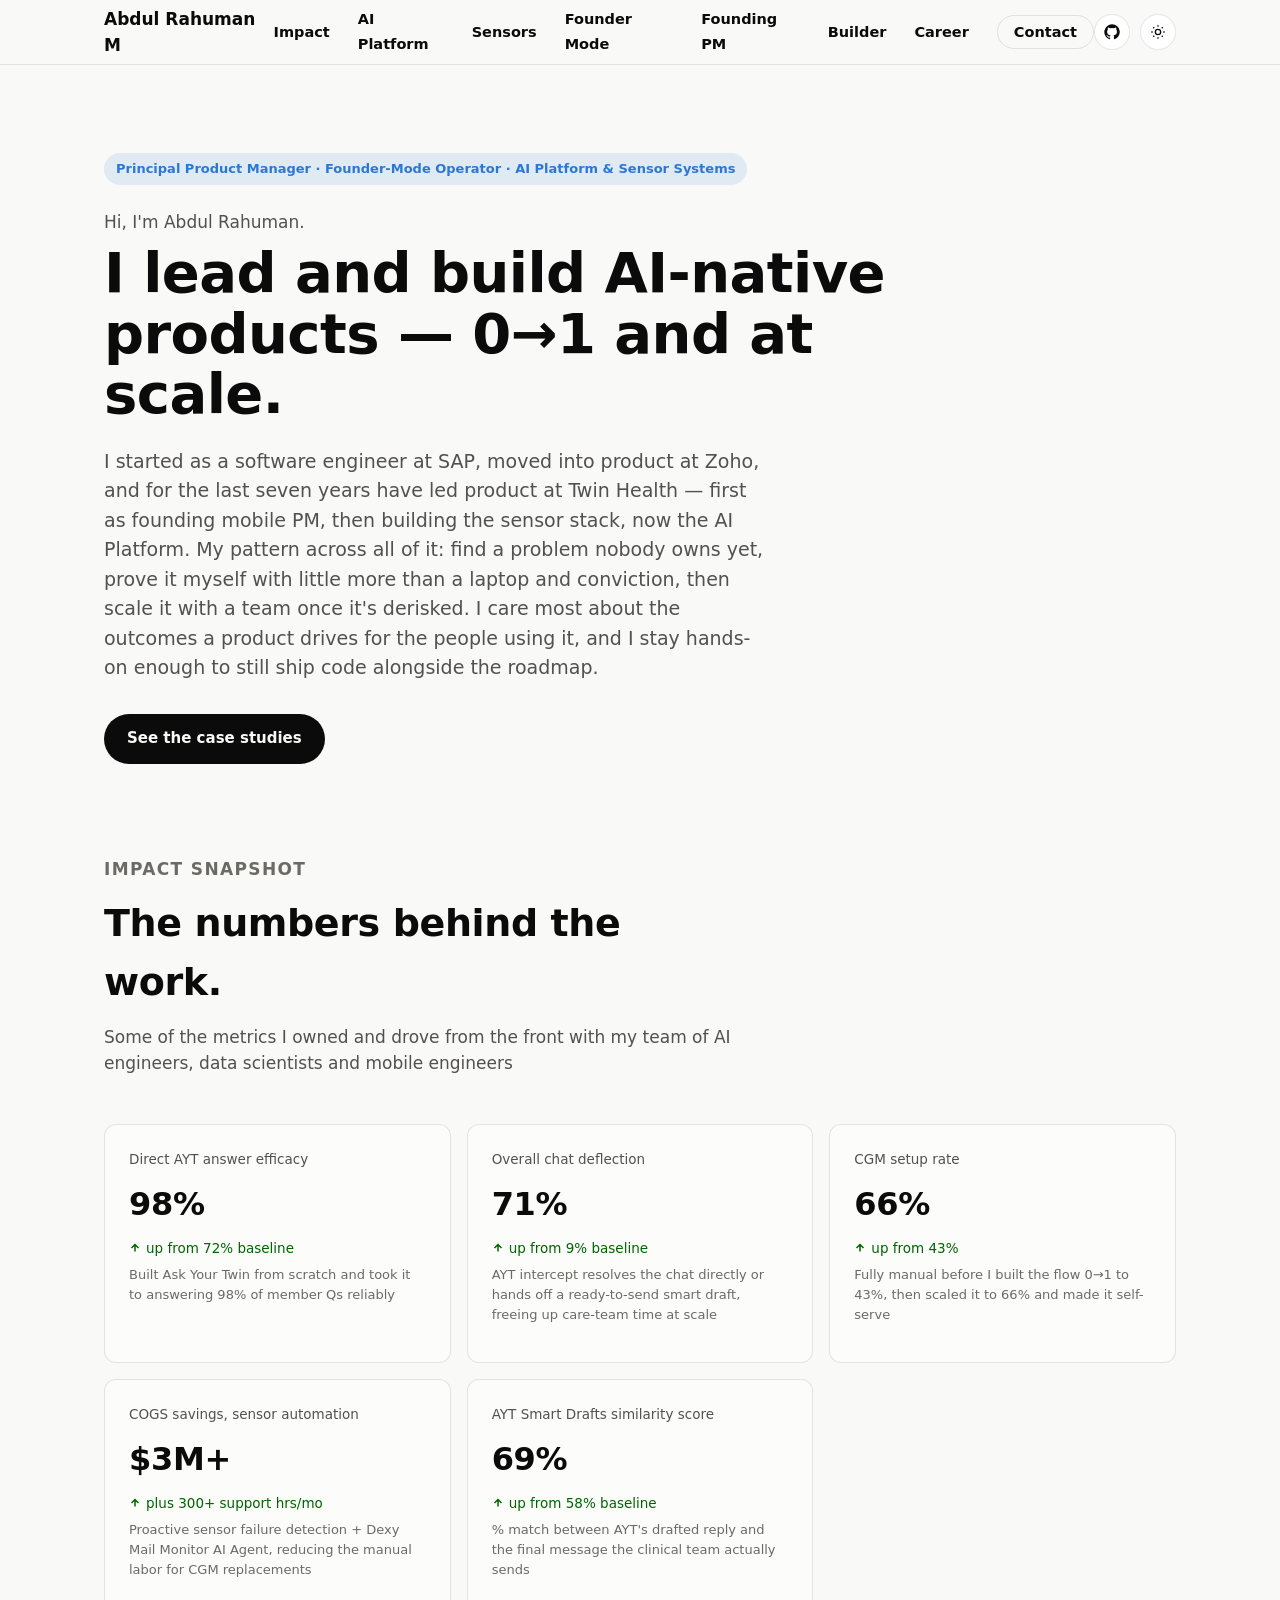
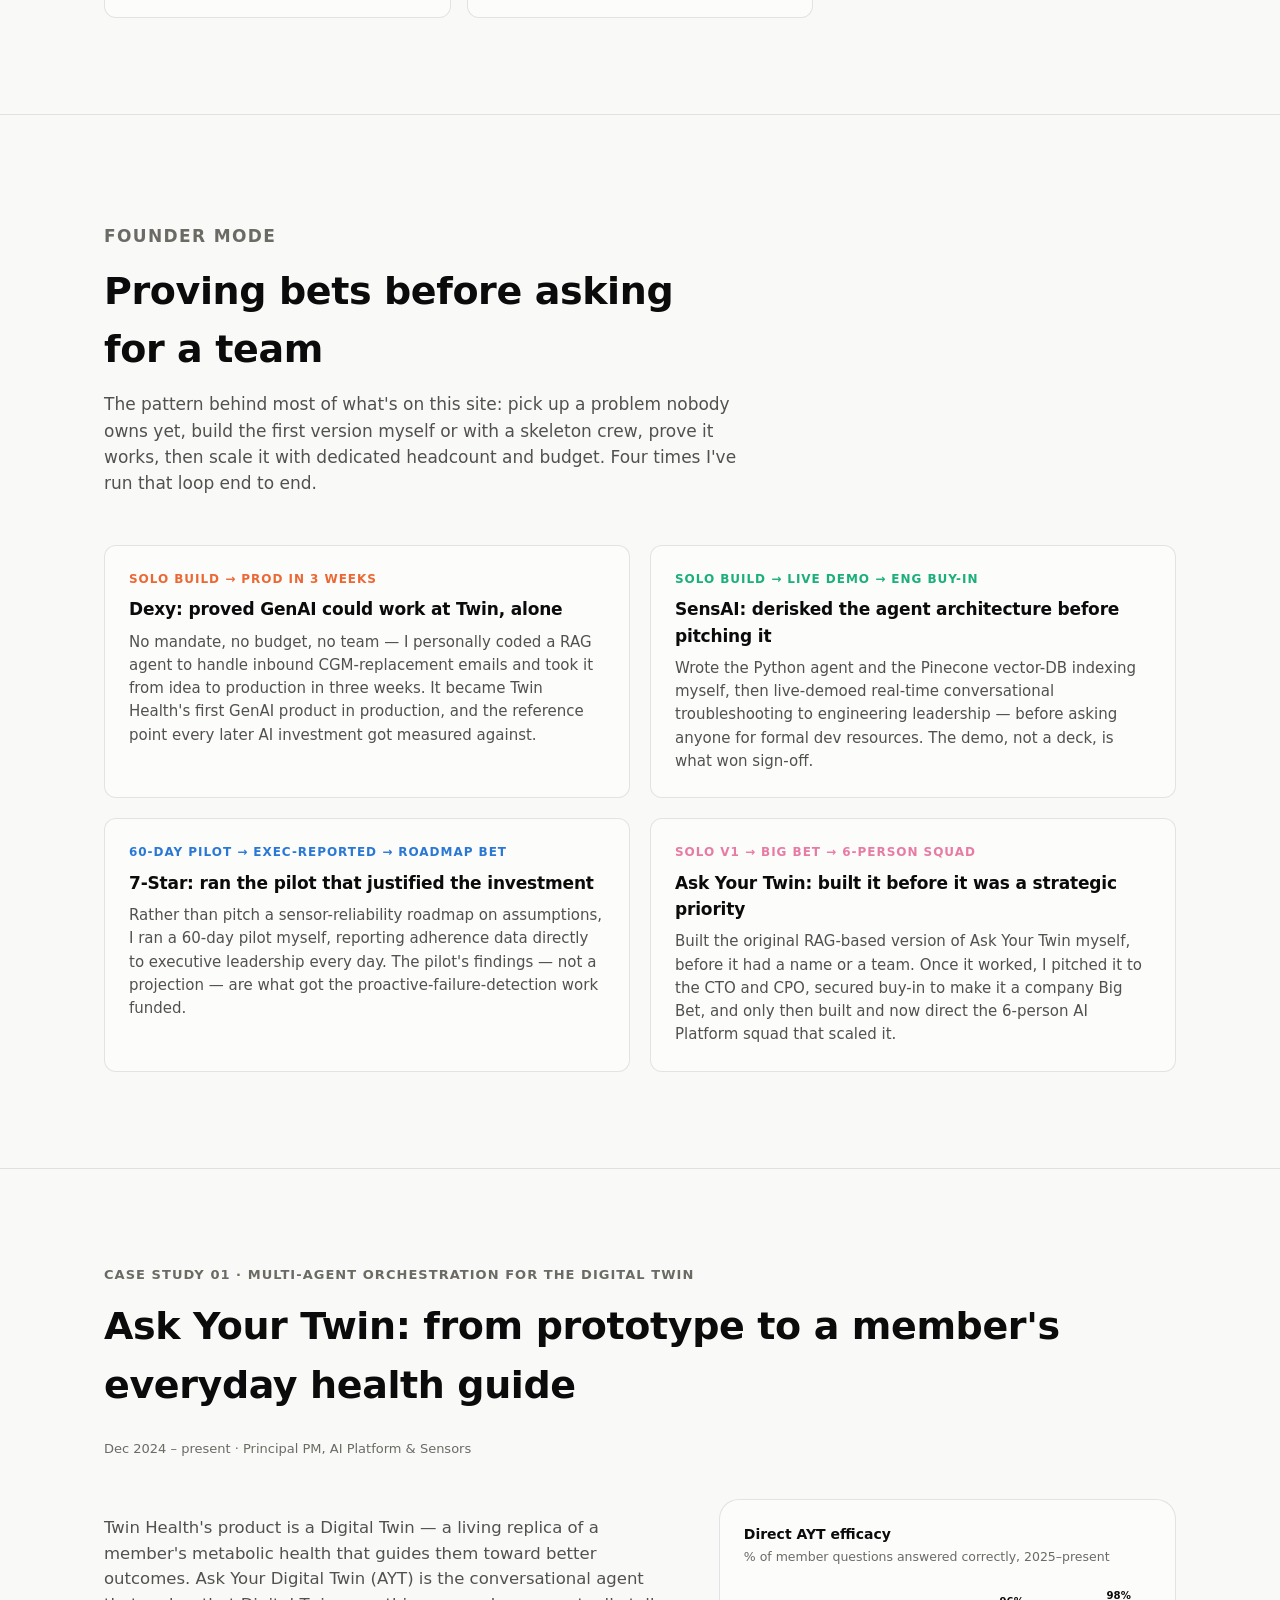
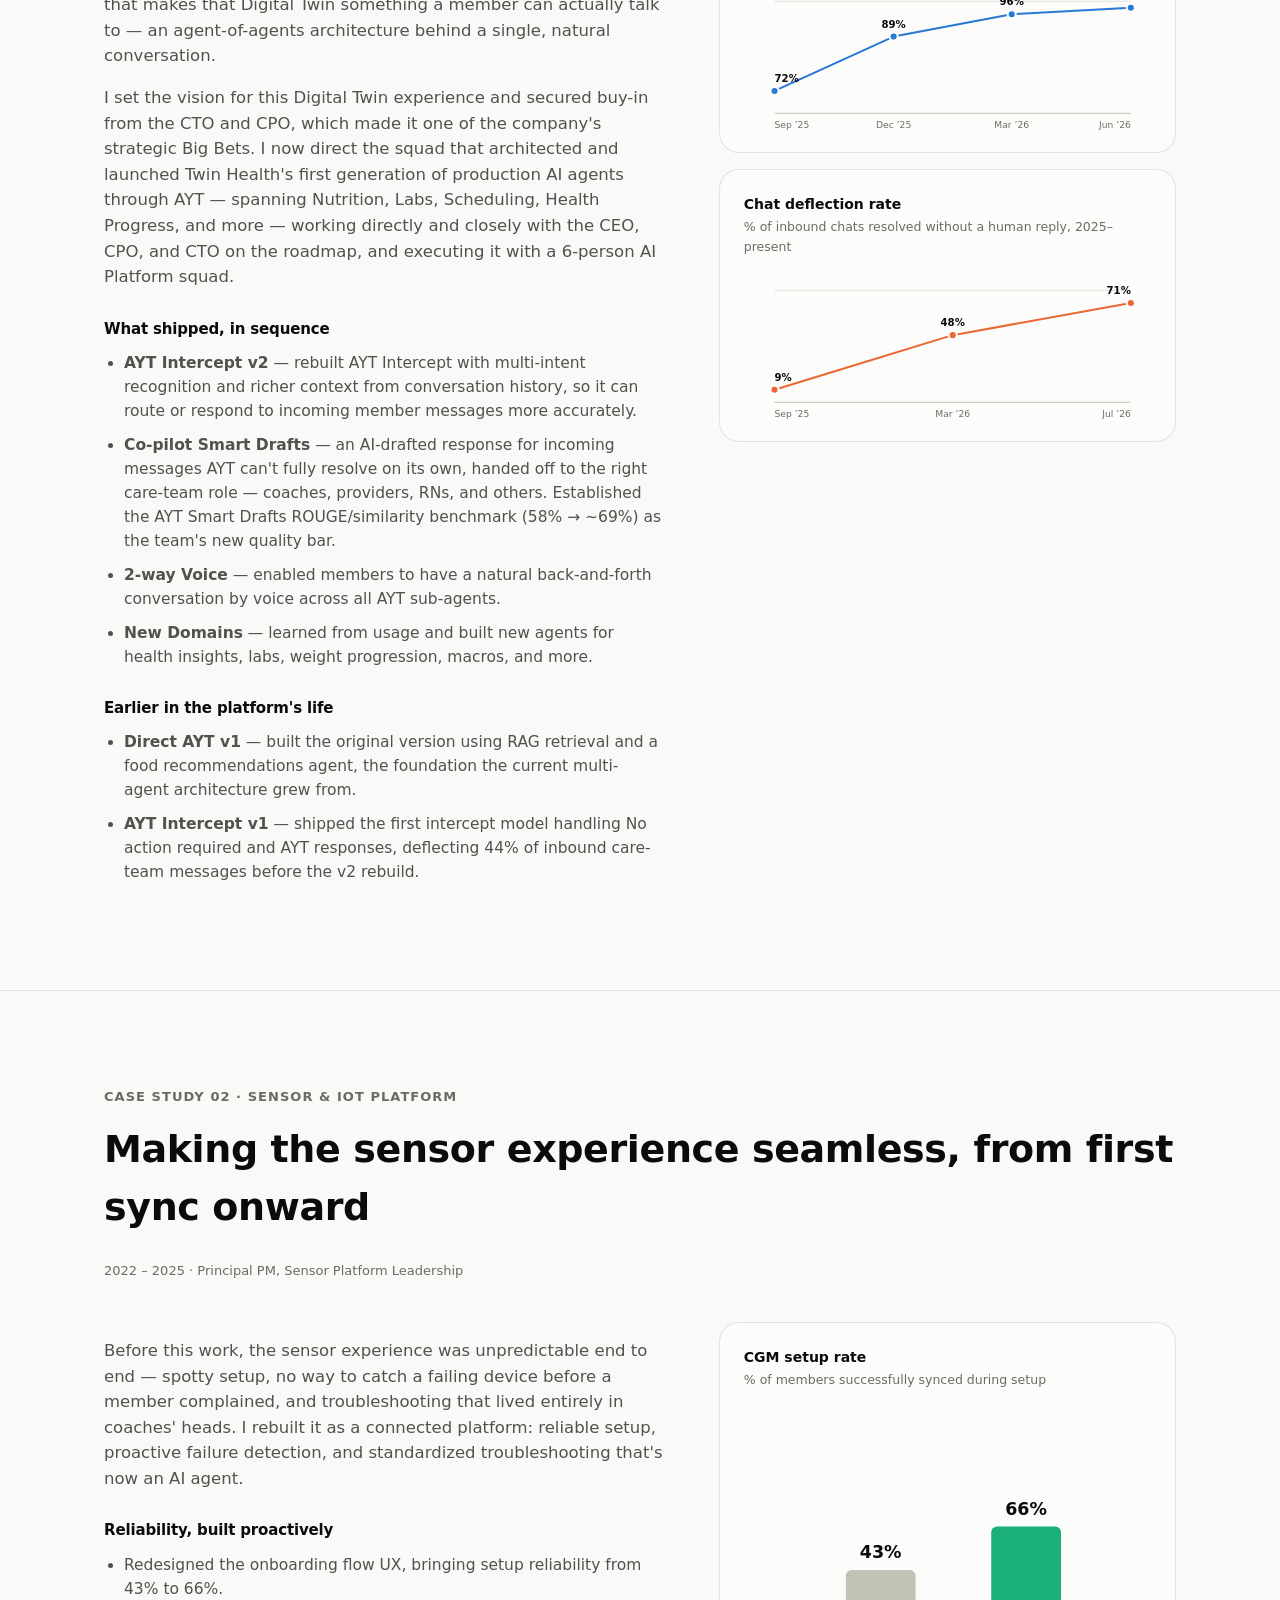
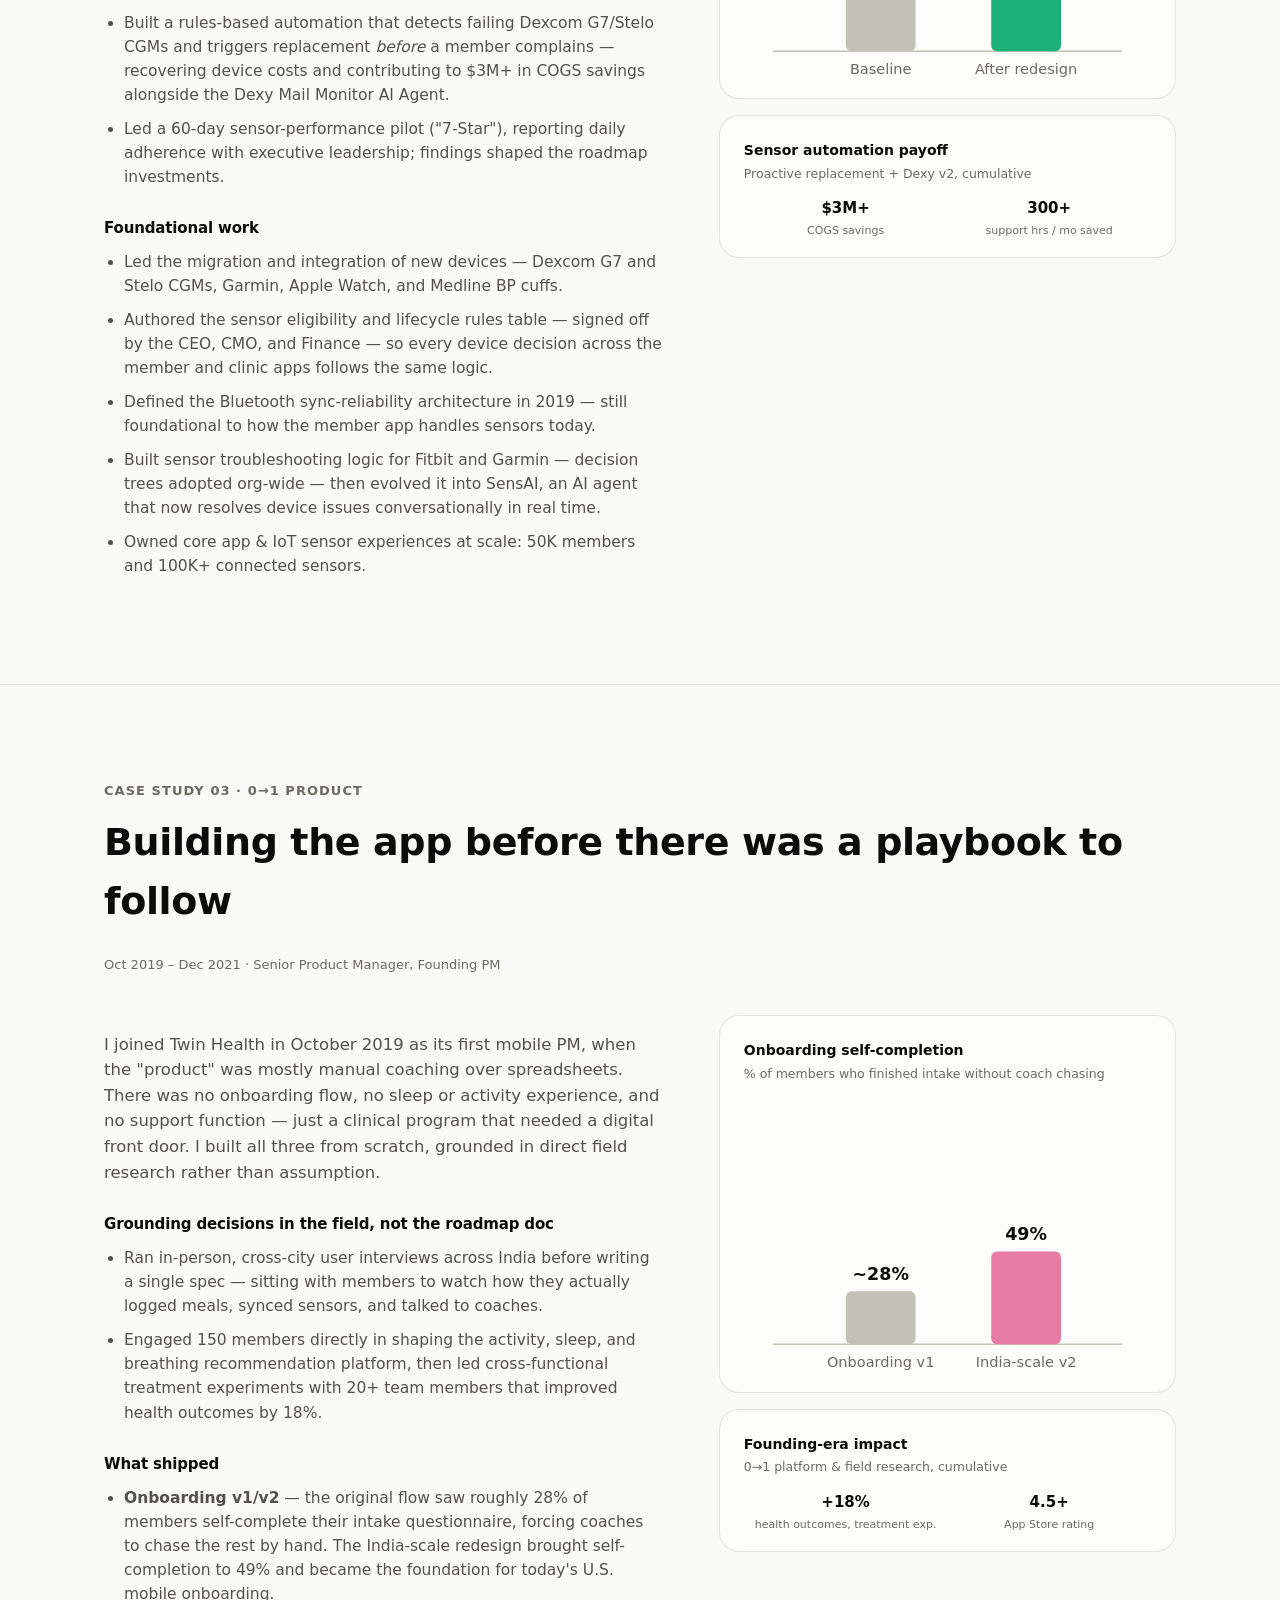
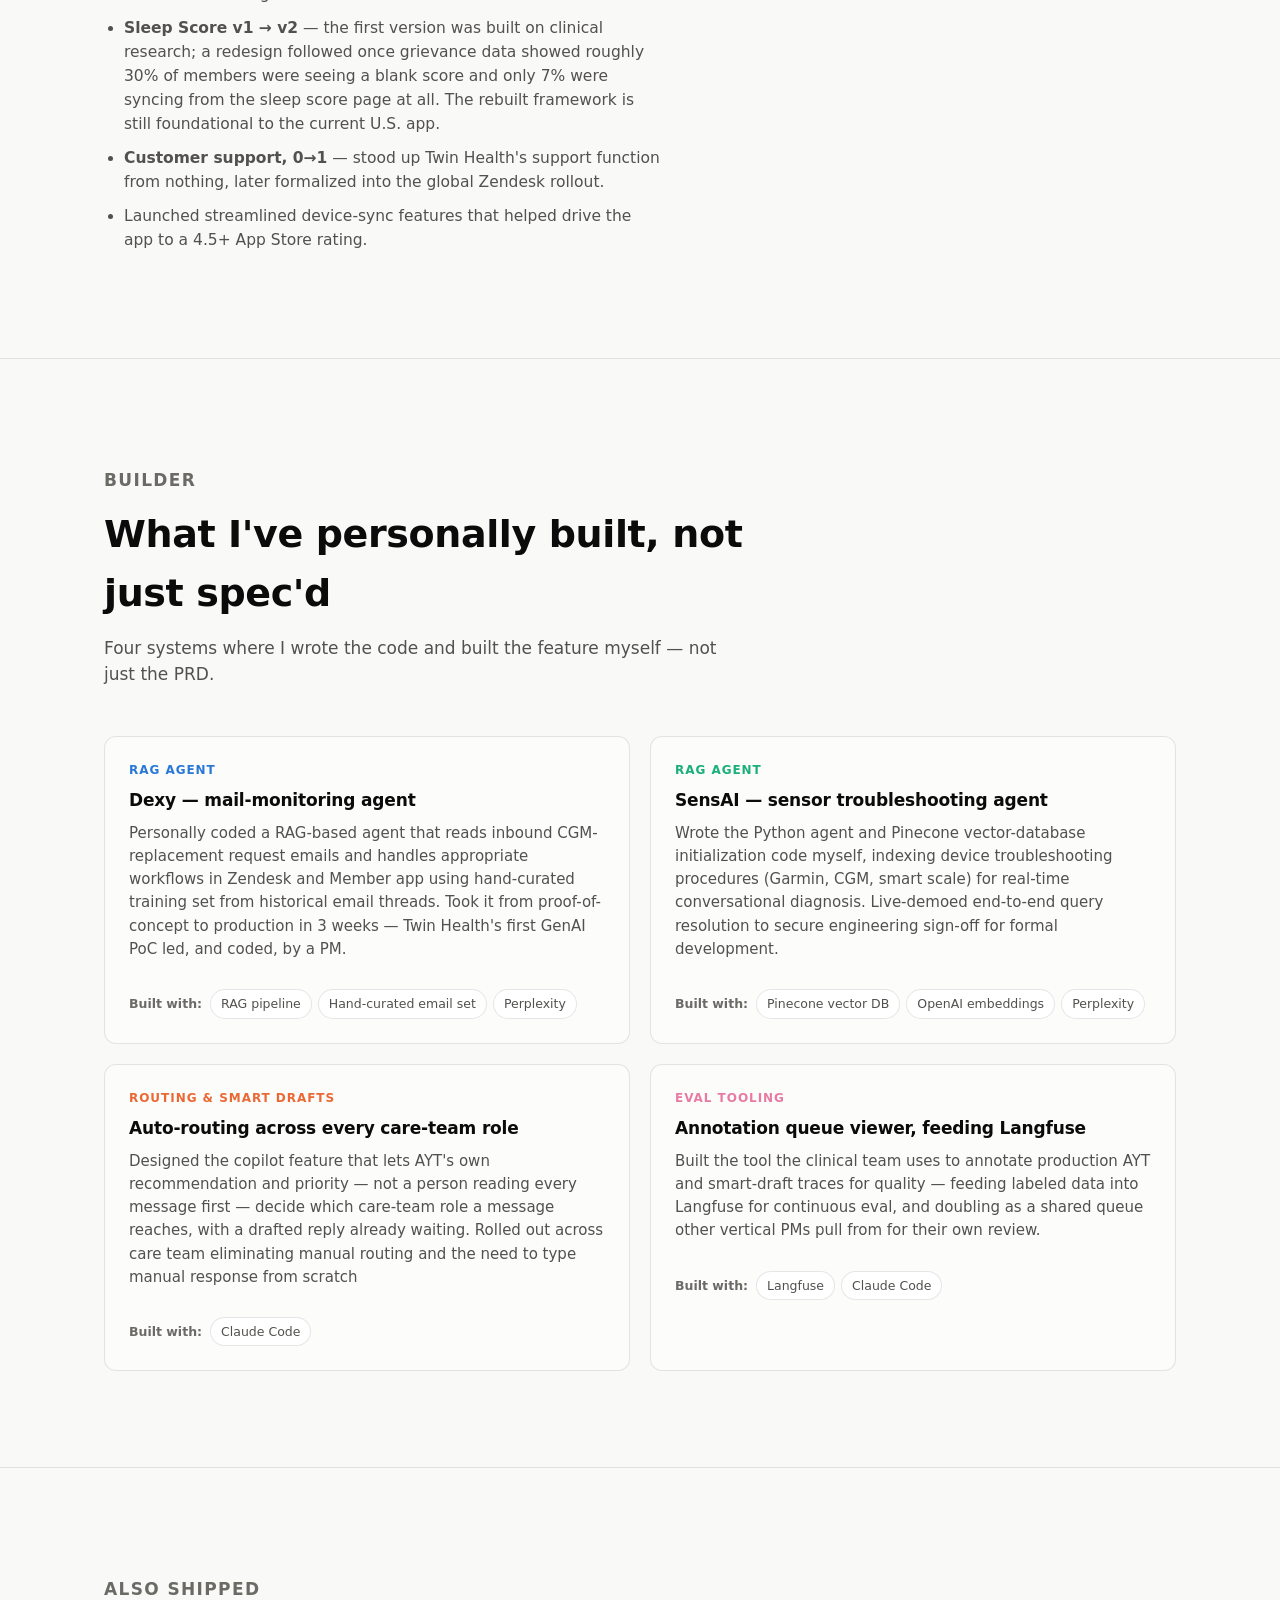
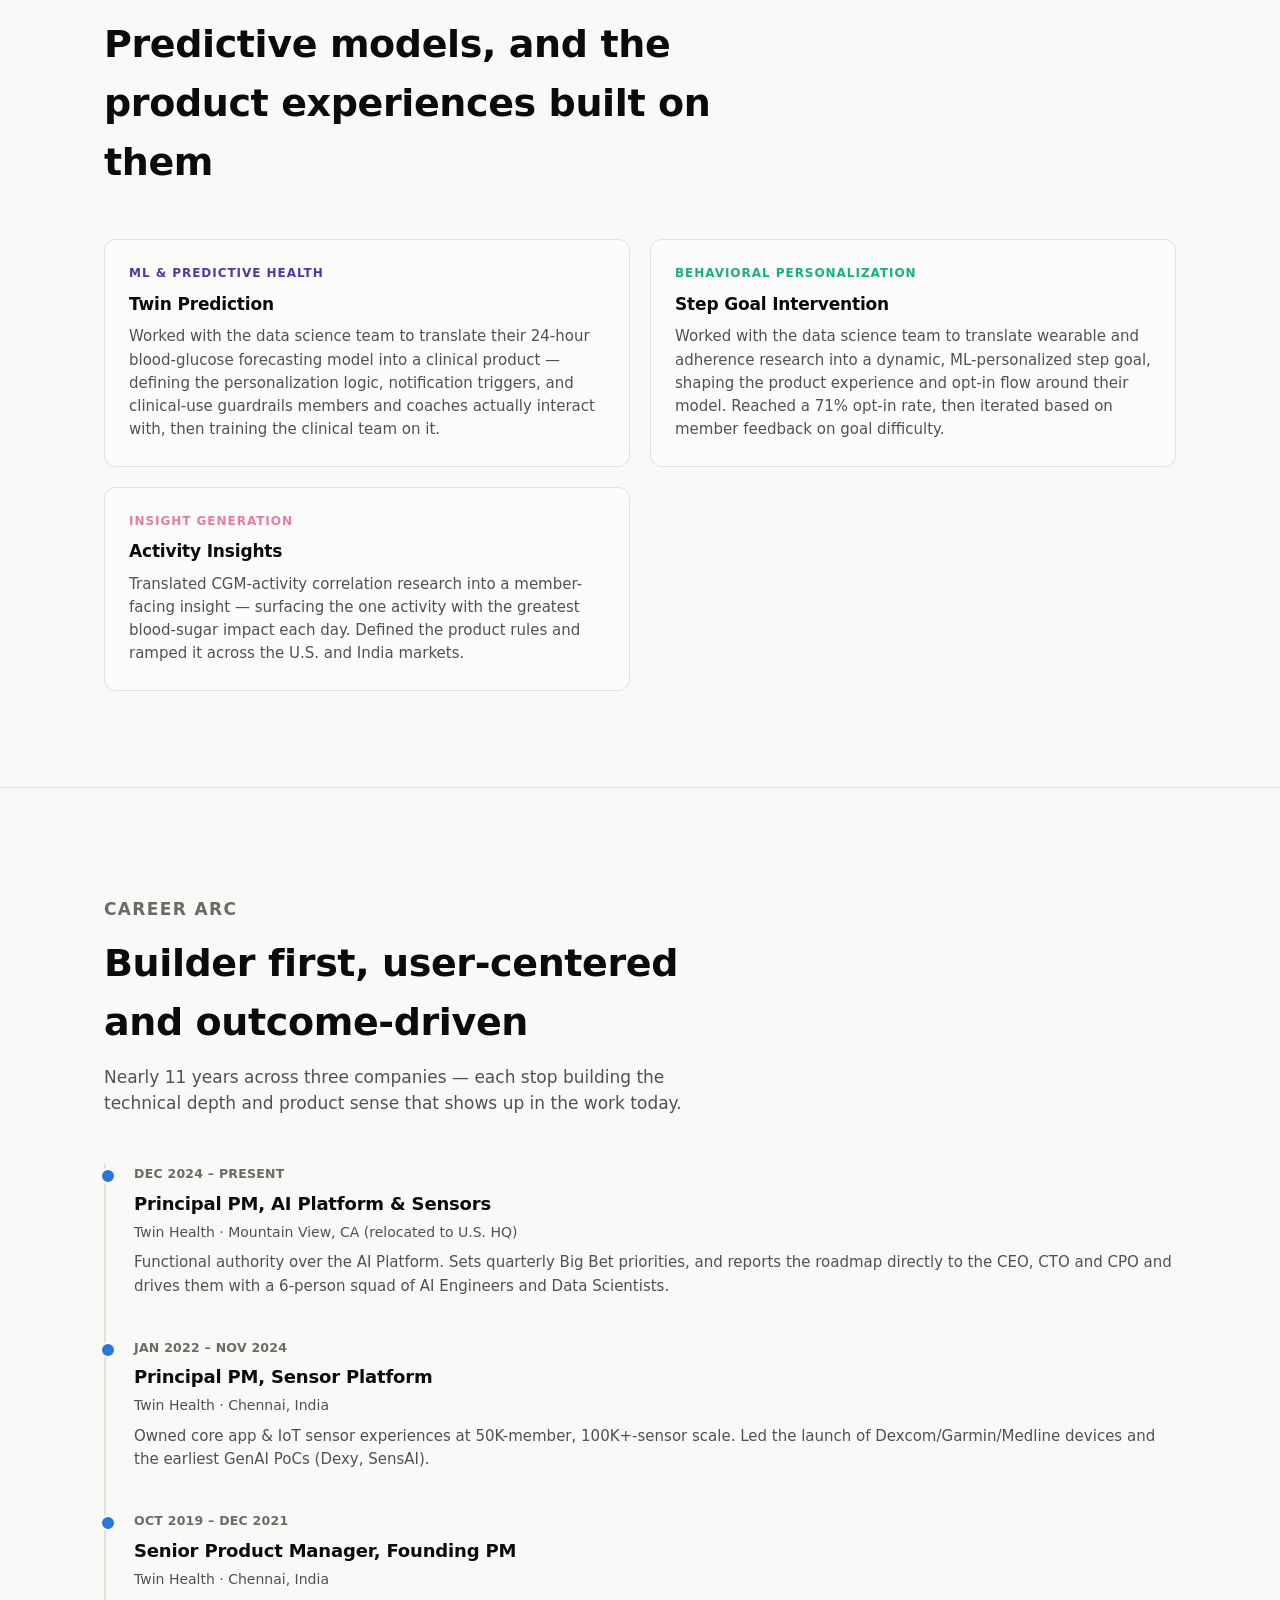
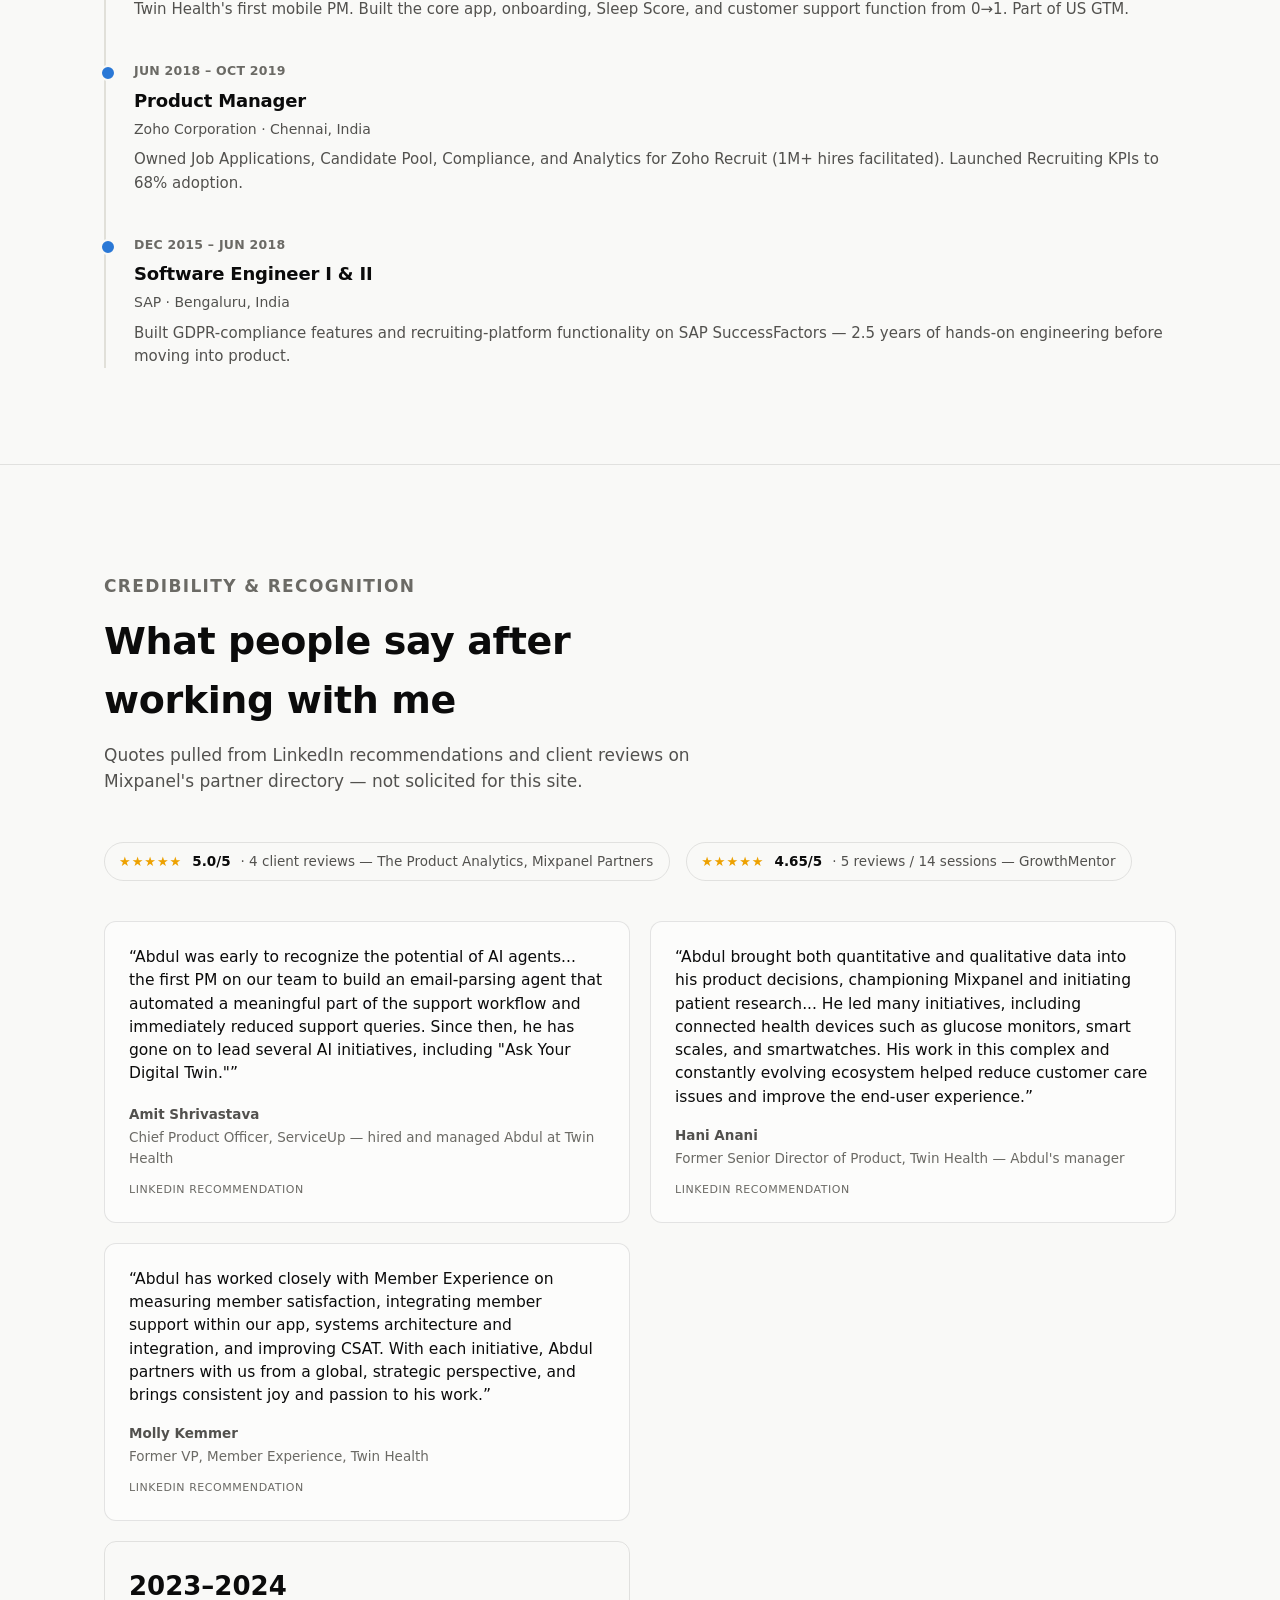
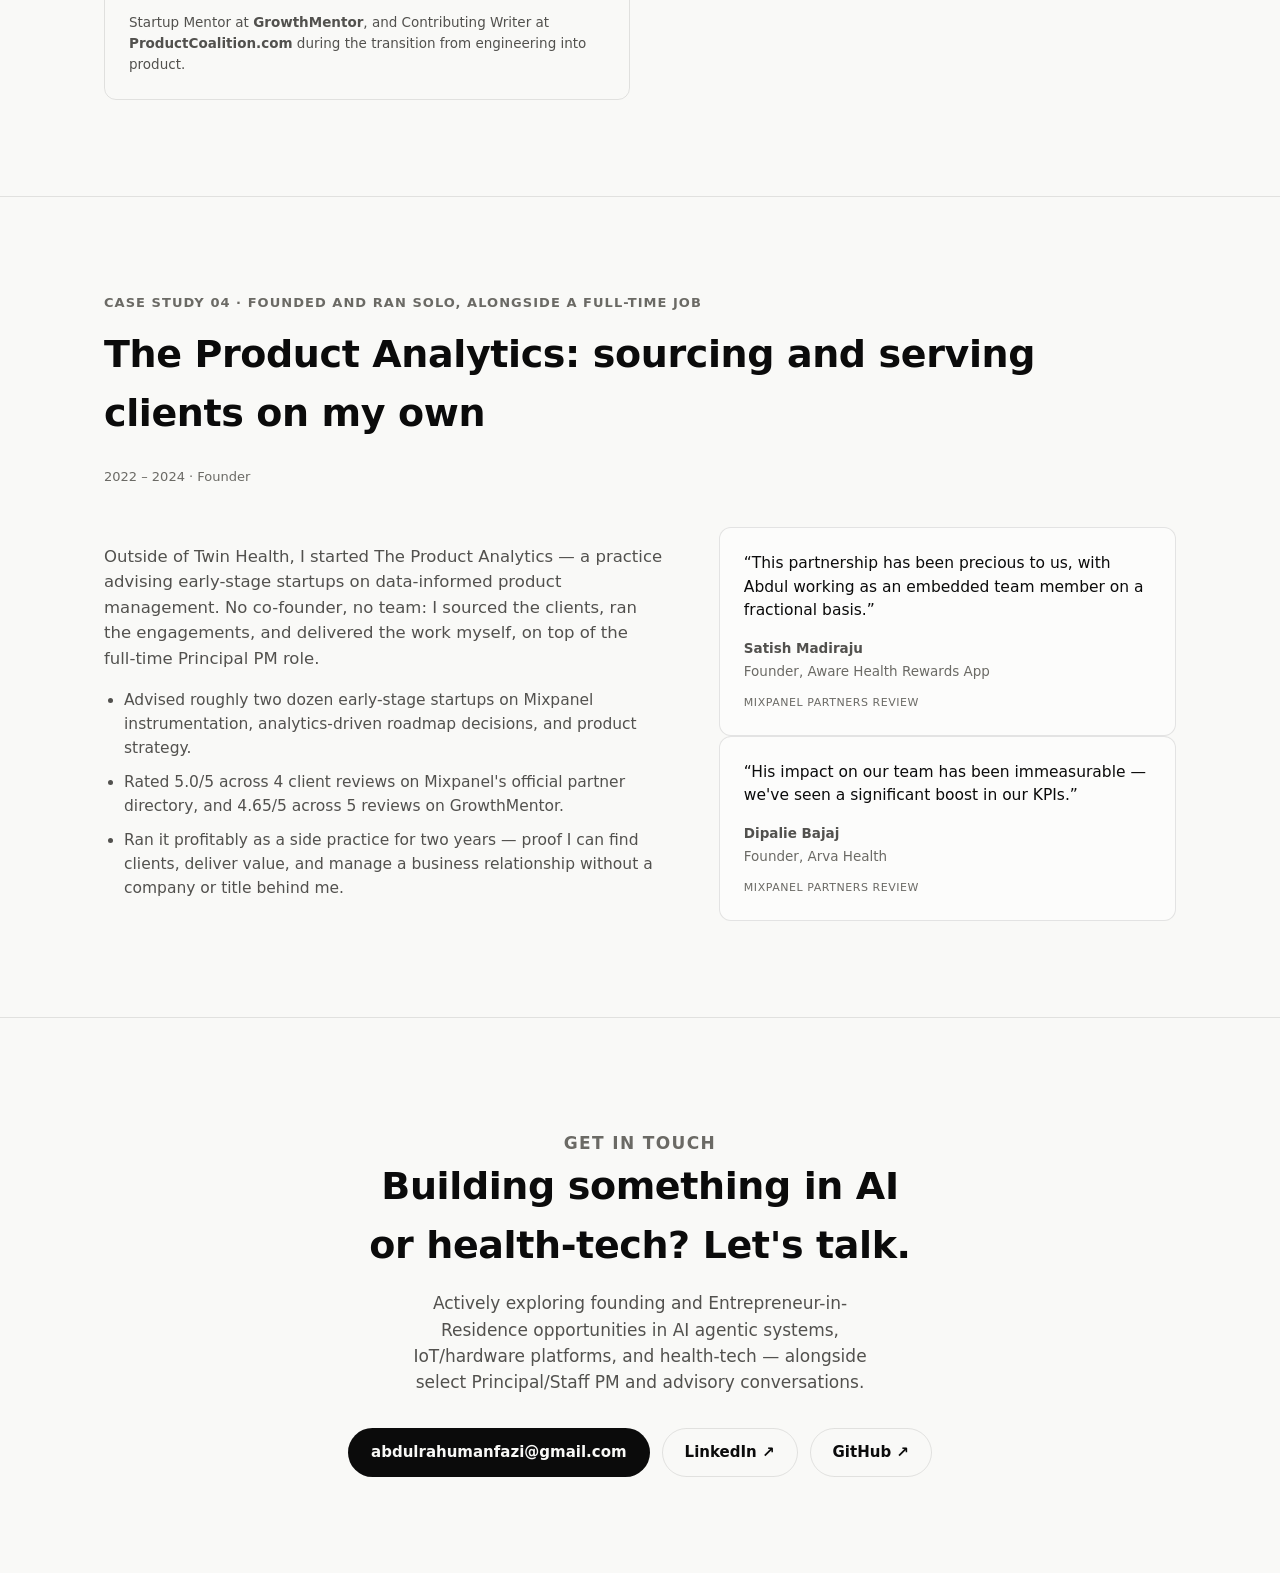
==== index.html @ ebc44af3 "Reframe portfolio for founder/EIR audience - Add Founder Mode section: reframes Dexy, SensAI, 7-Star" ====
<!doctype html>
<html lang="en">
<head>
<meta charset="UTF-8">
<meta name="viewport" content="width=device-width, initial-scale=1">
<title>Abdul Rahuman M — Founder-Mode Product Leader, AI Platform &amp; Sensor Systems</title>
<meta name="description" content="Principal Product Manager and repeat 0→1 builder — proved out AI agentic systems and IoT sensor platforms at Twin Health solo before scaling them with a team. From 72% to 98% efficacy, 43% to 66% setup rates, $3M+ in COGS savings.">
<meta property="og:type" content="website">
<meta property="og:url" content="https://abdulrahuman.com/">
<meta property="og:title" content="Abdul Rahuman M — Founder-Mode Product Leader, AI Platform & Sensor Systems">
<meta property="og:description" content="Case studies in proving 0→1 bets solo, then scaling AI agentic systems and sensor/IoT platforms at Twin Health.">
<meta property="og:image" content="https://abdulrahuman.com/assets/og-image.png">
<meta property="og:image:width" content="1200">
<meta property="og:image:height" content="630">
<meta property="og:image:alt" content="Abdul Rahuman M — Principal Product Manager and founder-mode operator. Building production AI agentic systems and IoT sensor platforms in health-tech.">
<meta name="twitter:card" content="summary_large_image">
<meta name="twitter:title" content="Abdul Rahuman M — Founder-Mode Product Leader, AI Platform & Sensor Systems">
<meta name="twitter:description" content="Case studies in proving 0→1 bets solo, then scaling AI agentic systems and sensor/IoT platforms at Twin Health.">
<meta name="twitter:image" content="https://abdulrahuman.com/assets/og-image.png">
<link rel="icon" href="data:image/svg+xml,%3Csvg%20xmlns%3D%27http%3A//www.w3.org/2000/svg%27%20viewBox%3D%270%200%2032%2032%27%3E%3Crect%20width%3D%2732%27%20height%3D%2732%27%20rx%3D%277%27%20fill%3D%27%232a78d6%27/%3E%3Ctext%20x%3D%2716%27%20y%3D%2723%27%20font-family%3D%27system-ui%2C-apple-system%2CSegoe%20UI%2Csans-serif%27%20font-size%3D%2717%27%20font-weight%3D%27700%27%20fill%3D%27%23ffffff%27%20text-anchor%3D%27middle%27%3EAR%3C/text%3E%3C/svg%3E">
<link rel="stylesheet" href="styles.css">
</head>
<body>

<nav class="site-nav">
  <div class="wrap">
    <a href="#top" class="nav-name">Abdul Rahuman M</a>
    <ul class="nav-links" id="navLinks">
      <li><a href="#impact">Impact</a></li>
      <li><a href="#ai-platform">AI Platform</a></li>
      <li><a href="#sensors">Sensors</a></li>
      <li><a href="#founder-mode">Founder Mode</a></li>
      <li><a href="#founding">Founding PM</a></li>
      <li><a href="#builder">Builder</a></li>
      <li><a href="#career">Career</a></li>
      <li><a href="#contact" class="nav-cta">Contact</a></li>
    </ul>
    <div style="display:flex; align-items:center; gap:10px;">
      <a href="https://github.com/AbdulRahumanM" class="theme-toggle" target="_blank" rel="noopener" aria-label="GitHub">
        <svg width="20" height="20" viewBox="0 0 24 24" fill="currentColor"><path d="M12 .5A11.5 11.5 0 0 0 8.36 22.93c.58.1.79-.25.79-.56v-2c-3.2.7-3.88-1.54-3.88-1.54-.53-1.34-1.29-1.7-1.29-1.7-1.05-.72.08-.7.08-.7 1.17.08 1.78 1.2 1.78 1.2 1.04 1.77 2.72 1.26 3.38.96.1-.75.4-1.26.73-1.55-2.56-.29-5.25-1.28-5.25-5.7 0-1.26.45-2.29 1.19-3.1-.12-.29-.52-1.46.11-3.05 0 0 .97-.31 3.18 1.18a11.1 11.1 0 0 1 5.8 0c2.2-1.49 3.17-1.18 3.17-1.18.63 1.59.24 2.76.12 3.05.74.81 1.19 1.84 1.19 3.1 0 4.43-2.7 5.41-5.27 5.69.41.36.78 1.06.78 2.14v3.17c0 .31.2.67.8.56A11.5 11.5 0 0 0 12 .5Z"/></svg>
      </a>
      <button class="theme-toggle" id="themeToggle" aria-label="Toggle dark mode">
        <svg id="themeIconSun" viewBox="0 0 24 24" fill="none" stroke="currentColor" stroke-width="2"><circle cx="12" cy="12" r="4"/><path d="M12 2v2M12 20v2M4.9 4.9l1.4 1.4M17.7 17.7l1.4 1.4M2 12h2M20 12h2M4.9 19.1l1.4-1.4M17.7 6.3l1.4-1.4"/></svg>
        <svg id="themeIconMoon" viewBox="0 0 24 24" fill="none" stroke="currentColor" stroke-width="2" style="display:none"><path d="M21 12.8A9 9 0 1 1 11.2 3 7 7 0 0 0 21 12.8Z"/></svg>
      </button>
      <button class="nav-toggle" id="navToggle" aria-label="Menu">
        <svg width="22" height="22" viewBox="0 0 24 24" fill="none" stroke="currentColor" stroke-width="2"><path d="M4 7h16M4 12h16M4 17h16"/></svg>
      </button>
    </div>
  </div>
</nav>

<main id="top">

  <!-- HERO -->
  <header class="hero">
    <div class="wrap">
      <span class="hero-kicker">Principal Product Manager · Founder-Mode Operator · AI Platform &amp; Sensor Systems</span>
      <p class="hero-greeting">Hi, I'm Abdul Rahuman.</p>
      <h1>I lead and build AI-native products — 0→1 and at scale.</h1>
      <p class="lede">I started as a software engineer at SAP, moved into product at Zoho, and for the last seven years have led product at Twin Health — first as founding mobile PM, then building the sensor stack, now the AI Platform. My pattern across all of it: find a problem nobody owns yet, prove it myself with little more than a laptop and conviction, then scale it with a team once it's derisked. I care most about the outcomes a product drives for the people using it, and I stay hands-on enough to still ship code alongside the roadmap.</p>
      <div class="hero-actions">
        <a href="#ai-platform" class="btn btn-primary">See the case studies</a>
      </div>
    </div>
  </header>

  <!-- IMPACT SNAPSHOT -->
  <section id="impact">
    <div class="wrap">
      <div class="section-head reveal">
        <p class="eyebrow">Impact snapshot</p>
        <h2>The numbers behind the work.</h2>
        <p>Some of the metrics I owned and drove from the front with my team of AI engineers, data scientists and mobile engineers</p>
      </div>

      <div class="stat-grid reveal">
        <div class="stat-tile">
          <p class="label">Direct AYT answer efficacy</p>
          <div class="value">98%</div>
          <div class="delta up"><svg viewBox="0 0 24 24" fill="none" stroke="currentColor" stroke-width="3"><path d="M12 19V5M5 12l7-7 7 7"/></svg>up from 72% baseline</div>
          <p class="context">Built Ask Your Twin from scratch and took it to answering 98% of member Qs reliably</p>
        </div>
        <div class="stat-tile">
          <p class="label">Overall chat deflection</p>
          <div class="value">71%</div>
          <div class="delta up"><svg viewBox="0 0 24 24" fill="none" stroke="currentColor" stroke-width="3"><path d="M12 19V5M5 12l7-7 7 7"/></svg>up from 9% baseline</div>
          <p class="context">AYT intercept resolves the chat directly or hands off a ready-to-send smart draft, freeing up care-team time at scale</p>
        </div>
        <div class="stat-tile">
          <p class="label">CGM setup rate</p>
          <div class="value">66%</div>
          <div class="delta up"><svg viewBox="0 0 24 24" fill="none" stroke="currentColor" stroke-width="3"><path d="M12 19V5M5 12l7-7 7 7"/></svg>up from 43%</div>
          <p class="context">Fully manual before I built the flow 0→1 to 43%, then scaled it to 66% and made it self-serve</p>
        </div>
        <div class="stat-tile">
          <p class="label">COGS savings, sensor automation</p>
          <div class="value">$3M+</div>
          <div class="delta up"><svg viewBox="0 0 24 24" fill="none" stroke="currentColor" stroke-width="3"><path d="M12 19V5M5 12l7-7 7 7"/></svg>plus 300+ support hrs/mo</div>
          <p class="context">Proactive sensor failure detection + Dexy Mail Monitor AI Agent, reducing the manual labor for CGM replacements</p>
        </div>
        <div class="stat-tile">
          <p class="label">AYT Smart Drafts similarity score</p>
          <div class="value">69%</div>
          <div class="delta up"><svg viewBox="0 0 24 24" fill="none" stroke="currentColor" stroke-width="3"><path d="M12 19V5M5 12l7-7 7 7"/></svg>up from 58% baseline</div>
          <p class="context">% match between AYT's drafted reply and the final message the clinical team actually sends</p>
        </div>
      </div>
    </div>
  </section>

  <!-- FOUNDER MODE -->
  <section id="founder-mode" class="case">
    <div class="wrap">
      <div class="section-head reveal">
        <p class="eyebrow">Founder mode</p>
        <h2>Proving bets before asking for a team</h2>
        <p>The pattern behind most of what's on this site: pick up a problem nobody owns yet, build the first version myself or with a skeleton crew, prove it works, then scale it with dedicated headcount and budget. Four times I've run that loop end to end.</p>
      </div>
      <div class="impact-grid reveal">
        <div class="impact-card">
          <p class="eyebrow" style="color:var(--series-orange)">Solo build → prod in 3 weeks</p>
          <h4>Dexy: proved GenAI could work at Twin, alone</h4>
          <p>No mandate, no budget, no team — I personally coded a RAG agent to handle inbound CGM-replacement emails and took it from idea to production in three weeks. It became Twin Health's first GenAI product in production, and the reference point every later AI investment got measured against.</p>
        </div>
        <div class="impact-card">
          <p class="eyebrow" style="color:var(--series-aqua)">Solo build → live demo → eng buy-in</p>
          <h4>SensAI: derisked the agent architecture before pitching it</h4>
          <p>Wrote the Python agent and the Pinecone vector-DB indexing myself, then live-demoed real-time conversational troubleshooting to engineering leadership — before asking anyone for formal dev resources. The demo, not a deck, is what won sign-off.</p>
        </div>
        <div class="impact-card">
          <p class="eyebrow" style="color:var(--series-blue)">60-day pilot → exec-reported → roadmap bet</p>
          <h4>7-Star: ran the pilot that justified the investment</h4>
          <p>Rather than pitch a sensor-reliability roadmap on assumptions, I ran a 60-day pilot myself, reporting adherence data directly to executive leadership every day. The pilot's findings — not a projection — are what got the proactive-failure-detection work funded.</p>
        </div>
        <div class="impact-card">
          <p class="eyebrow" style="color:var(--series-magenta)">Solo v1 → Big Bet → 6-person squad</p>
          <h4>Ask Your Twin: built it before it was a strategic priority</h4>
          <p>Built the original RAG-based version of Ask Your Twin myself, before it had a name or a team. Once it worked, I pitched it to the CTO and CPO, secured buy-in to make it a company Big Bet, and only then built and now direct the 6-person AI Platform squad that scaled it.</p>
        </div>
      </div>
    </div>
  </section>

  <!-- CASE STUDY: AI PLATFORM -->
  <section id="ai-platform" class="case">
    <div class="wrap">
      <div class="case-head reveal">
        <div>
          <p class="eyebrow">Case study 01 · Multi-agent orchestration for the Digital Twin</p>
          <h2>Ask Your Twin: from prototype to a member's everyday health guide</h2>
        </div>
        <span class="tag">Dec 2024 – present · Principal PM, AI Platform &amp; Sensors</span>
      </div>

      <div class="case-grid">
        <div class="case-narrative reveal">
          <p>Twin Health's product is a Digital Twin — a living replica of a member's metabolic health that guides them toward better outcomes. Ask Your Digital Twin (AYT) is the conversational agent that makes that Digital Twin something a member can actually talk to — an agent-of-agents architecture behind a single, natural conversation.</p>
          <p>I set the vision for this Digital Twin experience and secured buy-in from the CTO and CPO, which made it one of the company's strategic Big Bets. I now direct the squad that architected and launched Twin Health's first generation of production AI agents through AYT — spanning Nutrition, Labs, Scheduling, Health Progress, and more — working directly and closely with the CEO, CPO, and CTO on the roadmap, and executing it with a 6-person AI Platform squad.</p>

          <h4>What shipped, in sequence</h4>
          <ul>
            <li><strong>AYT Intercept v2</strong> — rebuilt AYT Intercept with multi-intent recognition and richer context from conversation history, so it can route or respond to incoming member messages more accurately.</li>
            <li><strong>Co-pilot Smart Drafts</strong> — an AI-drafted response for incoming messages AYT can't fully resolve on its own, handed off to the right care-team role — coaches, providers, RNs, and others. Established the AYT Smart Drafts ROUGE/similarity benchmark (58% → ~69%) as the team's new quality bar.</li>
            <li><strong>2-way Voice</strong> — enabled members to have a natural back-and-forth conversation by voice across all AYT sub-agents.</li>
            <li><strong>New Domains</strong> — learned from usage and built new agents for health insights, labs, weight progression, macros, and more.</li>
          </ul>

          <h4>Earlier in the platform's life</h4>
          <ul>
            <li><strong>Direct AYT v1</strong> — built the original version using RAG retrieval and a food recommendations agent, the foundation the current multi-agent architecture grew from.</li>
            <li><strong>AYT Intercept v1</strong> — shipped the first intercept model handling No action required and AYT responses, deflecting 44% of inbound care-team messages before the v2 rebuild.</li>
          </ul>
        </div>

        <div class="case-charts">
          <div class="chart-card reveal">
            <div class="chart-title">Direct AYT efficacy</div>
            <div class="chart-sub">% of member questions answered correctly, 2025–present</div>
            <svg viewBox="0 0 400 150" class="viz-root">
              <line x1="30" y1="130" x2="380" y2="130" stroke="var(--baseline)" stroke-width="1"/>
              <line x1="30" y1="20" x2="380" y2="20" stroke="var(--gridline)" stroke-width="1"/>
              <polyline points="30,108 147,54.6 263,32.6 380,26.3" fill="none" stroke="var(--series-blue)" stroke-width="2" stroke-linejoin="round" stroke-linecap="round"/>
              <circle cx="30" cy="108" r="4" fill="var(--series-blue)" stroke="var(--surface-1)" stroke-width="2"/>
              <circle cx="147" cy="54.6" r="4" fill="var(--series-blue)" stroke="var(--surface-1)" stroke-width="2"/>
              <circle cx="263" cy="32.6" r="4" fill="var(--series-blue)" stroke="var(--surface-1)" stroke-width="2"/>
              <circle cx="380" cy="26.3" r="4" fill="var(--series-blue)" stroke="var(--surface-1)" stroke-width="2"/>
              <text x="30" y="99" font-size="10" fill="var(--text-primary)" font-weight="600">72%</text>
              <text x="147" y="46" font-size="10" fill="var(--text-primary)" font-weight="600" text-anchor="middle">89%</text>
              <text x="263" y="24" font-size="10" fill="var(--text-primary)" font-weight="600" text-anchor="middle">96%</text>
              <text x="380" y="18" font-size="10" fill="var(--text-primary)" font-weight="600" text-anchor="end">98%</text>
              <text x="30" y="144" font-size="9" fill="var(--text-muted)">Sep ’25</text>
              <text x="147" y="144" font-size="9" fill="var(--text-muted)" text-anchor="middle">Dec ’25</text>
              <text x="263" y="144" font-size="9" fill="var(--text-muted)" text-anchor="middle">Mar ’26</text>
              <text x="380" y="144" font-size="9" fill="var(--text-muted)" text-anchor="end">Jun ’26</text>
            </svg>
          </div>

          <div class="chart-card reveal">
            <div class="chart-title">Chat deflection rate</div>
            <div class="chart-sub">% of inbound chats resolved without a human reply, 2025–present</div>
            <svg viewBox="0 0 400 150" class="viz-root">
              <line x1="30" y1="130" x2="380" y2="130" stroke="var(--baseline)" stroke-width="1"/>
              <line x1="30" y1="20" x2="380" y2="20" stroke="var(--gridline)" stroke-width="1"/>
              <polyline points="30,117.6 205,64 380,32.4" fill="none" stroke="var(--series-orange)" stroke-width="2" stroke-linejoin="round" stroke-linecap="round"/>
              <circle cx="30" cy="117.6" r="4" fill="var(--series-orange)" stroke="var(--surface-1)" stroke-width="2"/>
              <circle cx="205" cy="64" r="4" fill="var(--series-orange)" stroke="var(--surface-1)" stroke-width="2"/>
              <circle cx="380" cy="32.4" r="4" fill="var(--series-orange)" stroke="var(--surface-1)" stroke-width="2"/>
              <text x="30" y="109" font-size="10" fill="var(--text-primary)" font-weight="600">9%</text>
              <text x="205" y="55" font-size="10" fill="var(--text-primary)" font-weight="600" text-anchor="middle">48%</text>
              <text x="380" y="24" font-size="10" fill="var(--text-primary)" font-weight="600" text-anchor="end">71%</text>
              <text x="30" y="144" font-size="9" fill="var(--text-muted)">Sep ’25</text>
              <text x="205" y="144" font-size="9" fill="var(--text-muted)" text-anchor="middle">Mar ’26</text>
              <text x="380" y="144" font-size="9" fill="var(--text-muted)" text-anchor="end">Jul ’26</text>
            </svg>
          </div>
        </div>
      </div>
    </div>
  </section>

  <!-- CASE STUDY: SENSORS -->
  <section id="sensors" class="case">
    <div class="wrap">
      <div class="case-head reveal">
        <div>
          <p class="eyebrow">Case study 02 · Sensor &amp; IoT platform</p>
          <h2>Making the sensor experience seamless, from first sync onward</h2>
        </div>
        <span class="tag">2022 – 2025 · Principal PM, Sensor Platform Leadership</span>
      </div>

      <div class="case-grid">
        <div class="case-narrative reveal">
          <p>Before this work, the sensor experience was unpredictable end to end — spotty setup, no way to catch a failing device before a member complained, and troubleshooting that lived entirely in coaches' heads. I rebuilt it as a connected platform: reliable setup, proactive failure detection, and standardized troubleshooting that's now an AI agent.</p>

          <h4>Reliability, built proactively</h4>
          <ul>
            <li>Redesigned the onboarding flow UX, bringing setup reliability from 43% to 66%.</li>
            <li>Built a rules-based automation that detects failing Dexcom G7/Stelo CGMs and triggers replacement <em>before</em> a member complains — recovering device costs and contributing to $3M+ in COGS savings alongside the Dexy Mail Monitor AI Agent.</li>
            <li>Led a 60-day sensor-performance pilot ("7-Star"), reporting daily adherence with executive leadership; findings shaped the roadmap investments.</li>
          </ul>

          <h4>Foundational work</h4>
          <ul>
            <li>Led the migration and integration of new devices — Dexcom G7 and Stelo CGMs, Garmin, Apple Watch, and Medline BP cuffs.</li>
            <li>Authored the sensor eligibility and lifecycle rules table — signed off by the CEO, CMO, and Finance — so every device decision across the member and clinic apps follows the same logic.</li>
            <li>Defined the Bluetooth sync-reliability architecture in 2019 — still foundational to how the member app handles sensors today.</li>
            <li>Built sensor troubleshooting logic for Fitbit and Garmin — decision trees adopted org-wide — then evolved it into SensAI, an AI agent that now resolves device issues conversationally in real time.</li>
            <li>Owned core app &amp; IoT sensor experiences at scale: 50K members and 100K+ connected sensors.</li>
          </ul>
        </div>

        <div class="case-charts">
          <div class="chart-card reveal">
            <div class="chart-title">CGM setup rate</div>
            <div class="chart-sub">% of members successfully synced during setup</div>
            <svg viewBox="0 0 280 190" class="viz-root">
              <line x1="20" y1="170" x2="260" y2="170" stroke="var(--baseline)" stroke-width="1"/>
              <rect x="70" y="114.1" width="48" height="55.9" rx="4" fill="var(--baseline)"/>
              <rect x="170" y="84.2" width="48" height="85.8" rx="4" fill="var(--series-aqua)"/>
              <text x="94" y="106" font-size="12" font-weight="600" fill="var(--text-primary)" text-anchor="middle">43%</text>
              <text x="194" y="76" font-size="12" font-weight="600" fill="var(--text-primary)" text-anchor="middle">66%</text>
              <text x="94" y="186" font-size="10" fill="var(--text-muted)" text-anchor="middle">Baseline</text>
              <text x="194" y="186" font-size="10" fill="var(--text-muted)" text-anchor="middle">After redesign</text>
            </svg>
          </div>
          <div class="chart-card reveal">
            <div class="chart-title">Sensor automation payoff</div>
            <div class="chart-sub">Proactive replacement + Dexy v2, cumulative</div>
            <div class="milestone-row">
              <div class="milestone"><div class="m-val">$3M+</div><div class="m-lbl">COGS savings</div></div>
              <div class="milestone"><div class="m-val">300+</div><div class="m-lbl">support hrs / mo saved</div></div>
            </div>
          </div>
        </div>
      </div>
    </div>
  </section>

  <!-- CASE STUDY: FOUNDING PM -->
  <section id="founding" class="case">
    <div class="wrap">
      <div class="case-head reveal">
        <div>
          <p class="eyebrow">Case study 03 · 0→1 product</p>
          <h2>Building the app before there was a playbook to follow</h2>
        </div>
        <span class="tag">Oct 2019 – Dec 2021 · Senior Product Manager, Founding PM</span>
      </div>

      <div class="case-grid">
        <div class="case-narrative reveal">
          <p>I joined Twin Health in October 2019 as its first mobile PM, when the "product" was mostly manual coaching over spreadsheets. There was no onboarding flow, no sleep or activity experience, and no support function — just a clinical program that needed a digital front door. I built all three from scratch, grounded in direct field research rather than assumption.</p>

          <h4>Grounding decisions in the field, not the roadmap doc</h4>
          <ul>
            <li>Ran in-person, cross-city user interviews across India before writing a single spec — sitting with members to watch how they actually logged meals, synced sensors, and talked to coaches.</li>
            <li>Engaged 150 members directly in shaping the activity, sleep, and breathing recommendation platform, then led cross-functional treatment experiments with 20+ team members that improved health outcomes by 18%.</li>
          </ul>

          <h4>What shipped</h4>
          <ul>
            <li><strong>Onboarding v1/v2</strong> — the original flow saw roughly 28% of members self-complete their intake questionnaire, forcing coaches to chase the rest by hand. The India-scale redesign brought self-completion to 49% and became the foundation for today's U.S. mobile onboarding.</li>
            <li><strong>Sleep Score v1 → v2</strong> — the first version was built on clinical research; a redesign followed once grievance data showed roughly 30% of members were seeing a blank score and only 7% were syncing from the sleep score page at all. The rebuilt framework is still foundational to the current U.S. app.</li>
            <li><strong>Customer support, 0→1</strong> — stood up Twin Health's support function from nothing, later formalized into the global Zendesk rollout.</li>
            <li>Launched streamlined device-sync features that helped drive the app to a 4.5+ App Store rating.</li>
          </ul>
        </div>

        <div class="case-charts">
          <div class="chart-card reveal">
            <div class="chart-title">Onboarding self-completion</div>
            <div class="chart-sub">% of members who finished intake without coach chasing</div>
            <svg viewBox="0 0 280 190" class="viz-root">
              <line x1="20" y1="170" x2="260" y2="170" stroke="var(--baseline)" stroke-width="1"/>
              <rect x="70" y="133.6" width="48" height="36.4" rx="4" fill="var(--baseline)"/>
              <rect x="170" y="106.3" width="48" height="63.7" rx="4" fill="var(--series-magenta)"/>
              <text x="94" y="126" font-size="12" font-weight="600" fill="var(--text-primary)" text-anchor="middle">~28%</text>
              <text x="194" y="98" font-size="12" font-weight="600" fill="var(--text-primary)" text-anchor="middle">49%</text>
              <text x="94" y="186" font-size="10" fill="var(--text-muted)" text-anchor="middle">Onboarding v1</text>
              <text x="194" y="186" font-size="10" fill="var(--text-muted)" text-anchor="middle">India-scale v2</text>
            </svg>
          </div>
          <div class="chart-card reveal">
            <div class="chart-title">Founding-era impact</div>
            <div class="chart-sub">0→1 platform &amp; field research, cumulative</div>
            <div class="milestone-row">
              <div class="milestone"><div class="m-val">+18%</div><div class="m-lbl">health outcomes, treatment exp.</div></div>
              <div class="milestone"><div class="m-val">4.5+</div><div class="m-lbl">App Store rating</div></div>
            </div>
          </div>
        </div>
      </div>
    </div>
  </section>

  <!-- BUILDER -->
  <section id="builder" class="case">
    <div class="wrap">
      <div class="section-head reveal">
        <p class="eyebrow">Builder</p>
        <h2>What I've personally built, not just spec'd</h2>
        <p>Four systems where I wrote the code and built the feature myself — not just the PRD.</p>
      </div>
      <div class="impact-grid reveal">
        <div class="impact-card">
          <p class="eyebrow" style="color:var(--series-blue)">RAG agent</p>
          <h4>Dexy — mail-monitoring agent</h4>
          <p>Personally coded a RAG-based agent that reads inbound CGM-replacement request emails and handles appropriate workflows in Zendesk and Member app using hand-curated training set from historical email threads. Took it from proof-of-concept to production in 3 weeks — Twin Health's first GenAI PoC led, and coded, by a PM.</p>
          <div class="stack">
            <span class="stack-label">Built with:</span>
            <div class="stack-tags">
              <span class="stack-tag">RAG pipeline</span>
              <span class="stack-tag">Hand-curated email set</span>
              <span class="stack-tag">Perplexity</span>
            </div>
          </div>
        </div>
        <div class="impact-card">
          <p class="eyebrow" style="color:var(--series-aqua)">RAG agent</p>
          <h4>SensAI — sensor troubleshooting agent</h4>
          <p>Wrote the Python agent and Pinecone vector-database initialization code myself, indexing device troubleshooting procedures (Garmin, CGM, smart scale) for real-time conversational diagnosis. Live-demoed end-to-end query resolution to secure engineering sign-off for formal development.</p>
          <div class="stack">
            <span class="stack-label">Built with:</span>
            <div class="stack-tags">
              <span class="stack-tag">Pinecone vector DB</span>
              <span class="stack-tag">OpenAI embeddings</span>
              <span class="stack-tag">Perplexity</span>
            </div>
          </div>
        </div>
        <div class="impact-card">
          <p class="eyebrow" style="color:var(--series-orange)">Routing &amp; smart drafts</p>
          <h4>Auto-routing across every care-team role</h4>
          <p>Designed the copilot feature that lets AYT's own recommendation and priority — not a person reading every message first — decide which care-team role a message reaches, with a drafted reply already waiting. Rolled out across care team eliminating manual routing and the need to type manual response from scratch</p>
          <div class="stack">
            <span class="stack-label">Built with:</span>
            <div class="stack-tags">
              <span class="stack-tag">Claude Code</span>
            </div>
          </div>
        </div>
        <div class="impact-card">
          <p class="eyebrow" style="color:var(--series-magenta)">Eval tooling</p>
          <h4>Annotation queue viewer, feeding Langfuse</h4>
          <p>Built the tool the clinical team uses to annotate production AYT and smart-draft traces for quality — feeding labeled data into Langfuse for continuous eval, and doubling as a shared queue other vertical PMs pull from for their own review.</p>
          <div class="stack">
            <span class="stack-label">Built with:</span>
            <div class="stack-tags">
              <span class="stack-tag">Langfuse</span>
              <span class="stack-tag">Claude Code</span>
            </div>
          </div>
        </div>
      </div>
    </div>
  </section>

  <!-- ADDITIONAL IMPACT -->
  <section id="more-impact" class="case">
    <div class="wrap">
      <div class="section-head reveal">
        <p class="eyebrow">Also shipped</p>
        <h2>Predictive models, and the product experiences built on them</h2>
      </div>
      <div class="impact-grid reveal">
        <div class="impact-card">
          <p class="eyebrow" style="color:var(--series-violet)">ML &amp; predictive health</p>
          <h4>Twin Prediction</h4>
          <p>Worked with the data science team to translate their 24-hour blood-glucose forecasting model into a clinical product — defining the personalization logic, notification triggers, and clinical-use guardrails members and coaches actually interact with, then training the clinical team on it.</p>
        </div>
        <div class="impact-card">
          <p class="eyebrow" style="color:var(--series-aqua)">Behavioral personalization</p>
          <h4>Step Goal Intervention</h4>
          <p>Worked with the data science team to translate wearable and adherence research into a dynamic, ML-personalized step goal, shaping the product experience and opt-in flow around their model. Reached a 71% opt-in rate, then iterated based on member feedback on goal difficulty.</p>
        </div>
        <div class="impact-card">
          <p class="eyebrow" style="color:var(--series-magenta)">Insight generation</p>
          <h4>Activity Insights</h4>
          <p>Translated CGM-activity correlation research into a member-facing insight — surfacing the one activity with the greatest blood-sugar impact each day. Defined the product rules and ramped it across the U.S. and India markets.</p>
        </div>
      </div>
    </div>
  </section>

  <!-- CAREER ARC -->
  <section id="career" class="case">
    <div class="wrap">
      <div class="section-head reveal">
        <p class="eyebrow">Career arc</p>
        <h2>Builder first, user-centered and outcome-driven</h2>
        <p>Nearly 11 years across three companies — each stop building the technical depth and product sense that shows up in the work today.</p>
      </div>

      <div class="timeline reveal">
        <div class="tl-item">
          <div class="tl-period">Dec 2024 – Present</div>
          <h4>Principal PM, AI Platform &amp; Sensors</h4>
          <div class="tl-org">Twin Health · Mountain View, CA (relocated to U.S. HQ)</div>
          <p>Functional authority over the AI Platform. Sets quarterly Big Bet priorities, and reports the roadmap directly to the CEO, CTO and CPO and drives them with a 6-person squad of AI Engineers and Data Scientists.</p>
        </div>
        <div class="tl-item">
          <div class="tl-period">Jan 2022 – Nov 2024</div>
          <h4>Principal PM, Sensor Platform</h4>
          <div class="tl-org">Twin Health · Chennai, India</div>
          <p>Owned core app &amp; IoT sensor experiences at 50K-member, 100K+-sensor scale. Led the launch of Dexcom/Garmin/Medline devices and the earliest GenAI PoCs (Dexy, SensAI).</p>
        </div>
        <div class="tl-item">
          <div class="tl-period">Oct 2019 – Dec 2021</div>
          <h4>Senior Product Manager, Founding PM</h4>
          <div class="tl-org">Twin Health · Chennai, India</div>
          <p>Twin Health's first mobile PM. Built the core app, onboarding, Sleep Score, and customer support function from 0→1. Part of US GTM.</p>
        </div>
        <div class="tl-item">
          <div class="tl-period">Jun 2018 – Oct 2019</div>
          <h4>Product Manager</h4>
          <div class="tl-org">Zoho Corporation · Chennai, India</div>
          <p>Owned Job Applications, Candidate Pool, Compliance, and Analytics for Zoho Recruit (1M+ hires facilitated). Launched Recruiting KPIs to 68% adoption.</p>
        </div>
        <div class="tl-item">
          <div class="tl-period">Dec 2015 – Jun 2018</div>
          <h4>Software Engineer I &amp; II</h4>
          <div class="tl-org">SAP · Bengaluru, India</div>
          <p>Built GDPR-compliance features and recruiting-platform functionality on SAP SuccessFactors — 2.5 years of hands-on engineering before moving into product.</p>
        </div>
      </div>
    </div>
  </section>

  <!-- CREDIBILITY & RECOGNITION -->
  <section id="leadership" class="case">
    <div class="wrap">
      <div class="section-head reveal">
        <p class="eyebrow">Credibility &amp; recognition</p>
        <h2>What people say after working with me</h2>
        <p>Quotes pulled from LinkedIn recommendations and client reviews on Mixpanel's partner directory — not solicited for this site.</p>
      </div>

      <div class="rating-strip reveal">
        <div class="rating-chip"><span class="stars">★★★★★</span> <strong>5.0/5</strong> · 4 client reviews — The Product Analytics, Mixpanel Partners</div>
        <div class="rating-chip"><span class="stars">★★★★★</span> <strong>4.65/5</strong> · 5 reviews / 14 sessions — GrowthMentor</div>
      </div>

      <div class="testimonial-grid reveal">
        <div class="testimonial-card">
          <p class="quote">Abdul was early to recognize the potential of AI agents... the first PM on our team to build an email-parsing agent that automated a meaningful part of the support workflow and immediately reduced support queries. Since then, he has gone on to lead several AI initiatives, including "Ask Your Digital Twin."</p>
          <div class="attribution">Amit Shrivastava<span class="role">Chief Product Officer, ServiceUp — hired and managed Abdul at Twin Health</span></div>
          <div class="source">LinkedIn recommendation</div>
        </div>
        <div class="testimonial-card">
          <p class="quote">Abdul brought both quantitative and qualitative data into his product decisions, championing Mixpanel and initiating patient research... He led many initiatives, including connected health devices such as glucose monitors, smart scales, and smartwatches. His work in this complex and constantly evolving ecosystem helped reduce customer care issues and improve the end-user experience.</p>
          <div class="attribution">Hani Anani<span class="role">Former Senior Director of Product, Twin Health — Abdul's manager</span></div>
          <div class="source">LinkedIn recommendation</div>
        </div>
        <div class="testimonial-card">
          <p class="quote">Abdul has worked closely with Member Experience on measuring member satisfaction, integrating member support within our app, systems architecture and integration, and improving CSAT. With each initiative, Abdul partners with us from a global, strategic perspective, and brings consistent joy and passion to his work.</p>
          <div class="attribution">Molly Kemmer<span class="role">Former VP, Member Experience, Twin Health</span></div>
          <div class="source">LinkedIn recommendation</div>
        </div>
      </div>

      <div class="leader-grid reveal" style="margin-top:20px;">
        <div class="leader-card">
          <div class="num">2023–2024</div>
          <div class="lbl">Startup Mentor at <strong>GrowthMentor</strong>, and Contributing Writer at <strong>ProductCoalition.com</strong> during the transition from engineering into product.</div>
        </div>
      </div>
    </div>
  </section>

  <!-- CASE STUDY: THE PRODUCT ANALYTICS -->
  <section id="product-analytics" class="case">
    <div class="wrap">
      <div class="case-head reveal">
        <div>
          <p class="eyebrow">Case study 04 · Founded and ran solo, alongside a full-time job</p>
          <h2>The Product Analytics: sourcing and serving clients on my own</h2>
        </div>
        <span class="tag">2022 – 2024 · Founder</span>
      </div>

      <div class="case-grid">
        <div class="case-narrative reveal">
          <p>Outside of Twin Health, I started The Product Analytics — a practice advising early-stage startups on data-informed product management. No co-founder, no team: I sourced the clients, ran the engagements, and delivered the work myself, on top of the full-time Principal PM role.</p>
          <ul>
            <li>Advised roughly two dozen early-stage startups on Mixpanel instrumentation, analytics-driven roadmap decisions, and product strategy.</li>
            <li>Rated 5.0/5 across 4 client reviews on Mixpanel's official partner directory, and 4.65/5 across 5 reviews on GrowthMentor.</li>
            <li>Ran it profitably as a side practice for two years — proof I can find clients, deliver value, and manage a business relationship without a company or title behind me.</li>
          </ul>
        </div>
        <div class="case-charts">
          <div class="testimonial-card reveal" style="margin:0;">
            <p class="quote">This partnership has been precious to us, with Abdul working as an embedded team member on a fractional basis.</p>
            <div class="attribution">Satish Madiraju<span class="role">Founder, Aware Health Rewards App</span></div>
            <div class="source">Mixpanel Partners review</div>
          </div>
          <div class="testimonial-card reveal" style="margin:0;">
            <p class="quote">His impact on our team has been immeasurable — we've seen a significant boost in our KPIs.</p>
            <div class="attribution">Dipalie Bajaj<span class="role">Founder, Arva Health</span></div>
            <div class="source">Mixpanel Partners review</div>
          </div>
        </div>
      </div>
    </div>
  </section>

  <!-- CONTACT -->
  <section id="contact" class="contact">
    <div class="wrap">
      <div class="reveal">
        <p class="eyebrow">Get in touch</p>
        <h2>Building something in AI or health-tech? Let's talk.</h2>
        <p>Actively exploring founding and Entrepreneur-in-Residence opportunities in AI agentic systems, IoT/hardware platforms, and health-tech — alongside select Principal/Staff PM and advisory conversations.</p>
        <div class="hero-actions">
          <a href="mailto:abdulrahumanfazi@gmail.com" class="btn btn-primary">abdulrahumanfazi@gmail.com</a>
          <a href="https://linkedin.com/in/MAbdulRahuman" class="btn btn-secondary" target="_blank" rel="noopener">LinkedIn ↗</a>
          <a href="https://github.com/AbdulRahumanM" class="btn btn-secondary" target="_blank" rel="noopener">GitHub ↗</a>
        </div>
      </div>
    </div>
  </section>

</main>

<script src="script.js"></script>
</body>
</html>
---- styles.css ----
/* ---------------------------------------------------------
   Design tokens
--------------------------------------------------------- */
:root {
  color-scheme: light;
  --surface-1:      #fcfcfb;
  --page-plane:     #f9f9f7;
  --surface-raised: #ffffff;
  --text-primary:   #0b0b0b;
  --text-secondary: #52514e;
  --text-muted:     #6b6a65;
  --gridline:       #e1e0d9;
  --baseline:       #c3c2b7;
  --border:         rgba(11,11,11,0.10);
  --success:        #006300;

  --series-blue:    #2a78d6;
  --series-orange:  #eb6834;
  --series-aqua:    #1baf7a;
  --series-yellow:  #eda100;
  --series-magenta: #e87ba4;
  --series-violet:  #4a3aa7;

  --seq-100: #cde2fb;
  --seq-300: #6da7ec;
  --seq-450: #2a78d6;
  --seq-600: #184f95;

  --radius-sm: 6px;
  --radius-md: 12px;
  --radius-lg: 20px;
  --max-width: 1120px;

  --font-sans: system-ui, -apple-system, "Segoe UI", sans-serif;
}

@media (prefers-color-scheme: dark) {
  :root:where(:not([data-theme="light"])) {
    color-scheme: dark;
    --surface-1:      #1a1a19;
    --page-plane:     #0d0d0d;
    --surface-raised: #202020;
    --text-primary:   #ffffff;
    --text-secondary: #c3c2b7;
    --text-muted:     #898781;
    --gridline:       #2c2c2a;
    --baseline:       #383835;
    --border:         rgba(255,255,255,0.10);
    --success:        #0ca30c;

    --series-blue:    #3987e5;
    --series-orange:  #d95926;
    --series-aqua:    #199e70;
    --series-yellow:  #c98500;
    --series-magenta: #d55181;
    --series-violet:  #9085e9;

    --seq-100: #184f95;
    --seq-300: #256abf;
    --seq-450: #3987e5;
    --seq-600: #9ec5f4;
  }
}

:root[data-theme="dark"] {
  color-scheme: dark;
  --surface-1:      #1a1a19;
  --page-plane:     #0d0d0d;
  --surface-raised: #202020;
  --text-primary:   #ffffff;
  --text-secondary: #c3c2b7;
  --text-muted:     #898781;
  --gridline:       #2c2c2a;
  --baseline:       #383835;
  --border:         rgba(255,255,255,0.10);
  --success:        #0ca30c;

  --series-blue:    #3987e5;
  --series-orange:  #d95926;
  --series-aqua:    #199e70;
  --series-yellow:  #c98500;
  --series-magenta: #d55181;
  --series-violet:  #9085e9;

  --seq-100: #184f95;
  --seq-300: #256abf;
  --seq-450: #3987e5;
  --seq-600: #9ec5f4;
}

/* ---------------------------------------------------------
   Base
--------------------------------------------------------- */
* { box-sizing: border-box; }
html { scroll-behavior: smooth; }

body {
  margin: 0;
  font-family: var(--font-sans);
  background: var(--page-plane);
  color: var(--text-primary);
  line-height: 1.55;
  -webkit-font-smoothing: antialiased;
}

img, svg { max-width: 100%; display: block; }

a { color: inherit; }

.wrap {
  max-width: var(--max-width);
  margin: 0 auto;
  padding: 0 24px;
}

section { padding: 96px 0; }
#impact { padding-top: 48px; }
@media (max-width: 640px) {
  section { padding: 64px 0; }
  #impact { padding-top: 32px; }
}

.eyebrow {
  font-size: 13px;
  font-weight: 600;
  letter-spacing: 0.08em;
  text-transform: uppercase;
  color: var(--text-muted);
  margin: 0 0 12px;
}

h1, h2, h3, h4 { font-family: var(--font-sans); font-weight: 650; margin: 0; letter-spacing: -0.01em; }
h2 { font-size: clamp(28px, 4vw, 38px); }
h3 { font-size: 22px; }

p { color: var(--text-secondary); }

.section-head {
  max-width: 640px;
  margin: 0 0 48px;
}
.section-head p { margin-top: 12px; font-size: 17px; }

/* ---------------------------------------------------------
   Nav
--------------------------------------------------------- */
.site-nav {
  position: sticky;
  top: 0;
  z-index: 100;
  background: color-mix(in srgb, var(--page-plane) 88%, transparent);
  backdrop-filter: blur(10px);
  border-bottom: 1px solid var(--border);
}
.site-nav .wrap {
  display: flex;
  align-items: center;
  justify-content: space-between;
  height: 64px;
}
.nav-name {
  font-weight: 700;
  font-size: 17px;
  text-decoration: none;
}
.nav-links {
  display: flex;
  align-items: center;
  gap: 28px;
  list-style: none;
  margin: 0;
  padding: 0;
}
.nav-links a {
  text-decoration: none;
  font-size: 14.5px;
  font-weight: 550;
  color: var(--text-primary);
  transition: opacity .15s ease;
}
.nav-links a:hover { opacity: 0.65; }
.nav-cta {
  border: 1px solid var(--border);
  padding: 8px 16px;
  border-radius: 100px;
  font-size: 14px;
  font-weight: 550;
  text-decoration: none;
  color: var(--text-primary) !important;
}
.theme-toggle {
  border: 1px solid var(--border);
  background: var(--surface-raised);
  width: 36px;
  height: 36px;
  border-radius: 100px;
  display: flex;
  align-items: center;
  justify-content: center;
  cursor: pointer;
  color: var(--text-primary);
}
.theme-toggle svg { width: 16px; height: 16px; }
.nav-toggle {
  display: none;
  background: none;
  border: none;
  color: var(--text-primary);
  cursor: pointer;
}
@media (max-width: 760px) {
  .nav-links { position: fixed; top: 64px; left: 0; right: 0; flex-direction: column; align-items: flex-start;
    background: var(--surface-1); border-bottom: 1px solid var(--border); padding: 20px 24px 28px; gap: 18px;
    transform: translateY(-8px); opacity: 0; pointer-events: none; transition: all .18s ease; }
  .nav-links.open { transform: translateY(0); opacity: 1; pointer-events: auto; }
  .nav-toggle { display: block; }
}

/* ---------------------------------------------------------
   Hero
--------------------------------------------------------- */
.hero { padding: 88px 0 32px; }
.hero-kicker {
  display: inline-flex;
  align-items: center;
  gap: 8px;
  font-size: 13px;
  font-weight: 600;
  color: var(--series-blue);
  background: color-mix(in srgb, var(--series-blue) 12%, transparent);
  padding: 6px 12px;
  border-radius: 100px;
  margin-bottom: 24px;
}
.hero-greeting {
  font-size: 17px;
  color: var(--text-secondary);
  margin: 0 0 8px;
}
.hero h1 {
  font-size: clamp(34px, 5.4vw, 56px);
  line-height: 1.08;
  max-width: 900px;
}
.hero .lede {
  font-size: 19px;
  max-width: 660px;
  margin: 22px 0 0;
}
.hero-actions { display: flex; gap: 12px; margin-top: 32px; flex-wrap: wrap; }
.btn {
  display: inline-flex;
  align-items: center;
  gap: 8px;
  padding: 12px 22px;
  border-radius: 100px;
  font-size: 15px;
  font-weight: 600;
  text-decoration: none;
  border: 1px solid transparent;
  cursor: pointer;
}
.btn-primary { background: var(--text-primary); color: var(--page-plane); }
.btn-secondary { border-color: var(--border); color: var(--text-primary); }

/* ---------------------------------------------------------
   Stat tiles (impact grid)
--------------------------------------------------------- */
.stat-grid {
  display: grid;
  grid-template-columns: repeat(3, 1fr);
  gap: 16px;
}
@media (max-width: 900px) { .stat-grid { grid-template-columns: repeat(2, 1fr); } }
@media (max-width: 560px) { .stat-grid { grid-template-columns: 1fr; } }

.stat-tile {
  background: var(--surface-1);
  border: 1px solid var(--border);
  border-radius: var(--radius-md);
  padding: 24px;
}
.stat-tile .label { font-size: 13.5px; color: var(--text-secondary); margin: 0 0 10px; }
.stat-tile .value { font-size: 32px; font-weight: 650; letter-spacing: -0.01em; }
.stat-tile .delta { font-size: 13.5px; margin-top: 8px; display: flex; align-items: center; gap: 5px; }
.stat-tile .delta.up { color: var(--success); }
.stat-tile .delta svg { width: 12px; height: 12px; }
.stat-tile .context { font-size: 13px; color: var(--text-muted); margin-top: 6px; }

/* ---------------------------------------------------------
   Case studies
--------------------------------------------------------- */
.case {
  border-top: 1px solid var(--border);
}
.case-head {
  display: flex;
  justify-content: space-between;
  align-items: flex-end;
  gap: 24px;
  flex-wrap: wrap;
  margin-bottom: 40px;
}
.case-head .tag {
  font-size: 13px;
  color: var(--text-muted);
}
.case-grid {
  display: grid;
  grid-template-columns: 1.1fr 0.9fr;
  gap: 56px;
  align-items: start;
}
@media (max-width: 900px) {
  .case-grid { grid-template-columns: 1fr; gap: 40px; }
}
.case-narrative p { font-size: 16.5px; }
.case-narrative h4 { font-size: 15px; margin: 28px 0 10px; color: var(--text-primary); }
.case-narrative ul { margin: 0; padding-left: 20px; color: var(--text-secondary); }
.case-narrative li { margin-bottom: 10px; font-size: 15.5px; }

.chart-card {
  background: var(--surface-1);
  border: 1px solid var(--border);
  border-radius: var(--radius-lg);
  padding: 24px 24px 18px;
}
.chart-card + .chart-card { margin-top: 16px; }
.chart-title { font-size: 14px; font-weight: 600; margin-bottom: 2px; }
.chart-sub { font-size: 12.5px; color: var(--text-muted); margin-bottom: 14px; }
.chart-legend { display: flex; gap: 16px; margin-top: 10px; flex-wrap: wrap; }
.chart-legend .key { display: flex; align-items: center; gap: 6px; font-size: 12.5px; color: var(--text-secondary); }
.chart-legend .swatch { width: 10px; height: 10px; border-radius: 3px; }

.mini-charts { display: grid; grid-template-columns: 1fr 1fr; gap: 12px; }
@media (max-width: 520px) { .mini-charts { grid-template-columns: 1fr; } }

.milestone-row { display: flex; justify-content: space-between; margin-top: 10px; }
.milestone { text-align: center; flex: 1; }
.milestone .m-val { font-size: 15px; font-weight: 650; }
.milestone .m-lbl { font-size: 11px; color: var(--text-muted); margin-top: 2px; }

/* ---------------------------------------------------------
   Testimonials & recognition
--------------------------------------------------------- */
.testimonial-grid {
  display: grid;
  grid-template-columns: repeat(2, 1fr);
  gap: 20px;
  margin-top: 8px;
}
@media (max-width: 760px) { .testimonial-grid { grid-template-columns: 1fr; } }

.testimonial-card {
  border: 1px solid var(--border);
  border-radius: var(--radius-md);
  padding: 24px;
  background: var(--surface-1);
  display: flex;
  flex-direction: column;
}
.testimonial-card .quote {
  font-size: 15.5px;
  color: var(--text-primary);
  margin: 0 0 16px;
  flex: 1;
  line-height: 1.5;
}
.testimonial-card .quote::before { content: "\201C"; }
.testimonial-card .quote::after { content: "\201D"; }
.testimonial-card .attribution { font-size: 13.5px; color: var(--text-secondary); font-weight: 600; }
.testimonial-card .attribution .role { font-weight: 400; color: var(--text-muted); display: block; margin-top: 2px; }
.testimonial-card .source {
  font-size: 11px;
  color: var(--text-muted);
  margin-top: 12px;
  text-transform: uppercase;
  letter-spacing: .05em;
}

.rating-strip {
  display: flex;
  gap: 16px;
  margin: 28px 0 40px;
  flex-wrap: wrap;
}
.rating-chip {
  display: flex;
  align-items: center;
  gap: 10px;
  border: 1px solid var(--border);
  border-radius: 100px;
  padding: 8px 16px 8px 14px;
  font-size: 13.5px;
  color: var(--text-secondary);
}
.rating-chip .stars { color: var(--series-yellow); font-size: 13px; letter-spacing: 1px; }
.rating-chip strong { font-weight: 650; color: var(--text-primary); }

/* ---------------------------------------------------------
   Additional impact / smaller cards
--------------------------------------------------------- */
.impact-grid {
  display: grid;
  grid-template-columns: repeat(2, 1fr);
  gap: 20px;
}
@media (max-width: 760px) { .impact-grid { grid-template-columns: 1fr; } }
.impact-card {
  border: 1px solid var(--border);
  border-radius: var(--radius-md);
  padding: 24px;
  background: var(--surface-1);
}
.impact-card .eyebrow { margin-bottom: 8px; font-size: 12px; }
.impact-card h4 { font-size: 17px; margin-bottom: 8px; }
.impact-card p { font-size: 15px; margin: 0; }

.stack {
  display: flex;
  align-items: center;
  flex-wrap: wrap;
  gap: 8px;
  margin-top: 28px;
}
.stack-label {
  font-size: 12.5px;
  font-weight: 600;
  color: var(--text-muted);
  white-space: nowrap;
}
.stack-tags { display: flex; flex-wrap: wrap; gap: 6px; }
.stack-tag {
  display: inline-flex;
  align-items: center;
  padding: 4px 10px;
  border-radius: 100px;
  border: 1px solid var(--border);
  background: var(--surface-raised);
  font-size: 12.5px;
  color: var(--text-secondary);
}

/* ---------------------------------------------------------
   Career arc timeline
--------------------------------------------------------- */
.timeline {
  position: relative;
  padding-left: 28px;
  border-left: 2px solid var(--gridline);
}
.tl-item { position: relative; padding-bottom: 40px; }
.tl-item:last-child { padding-bottom: 0; }
.tl-item::before {
  content: "";
  position: absolute;
  left: -34px;
  top: 4px;
  width: 12px;
  height: 12px;
  border-radius: 50%;
  background: var(--series-blue);
  border: 2px solid var(--page-plane);
}
.tl-item .tl-period { font-size: 12.5px; color: var(--text-muted); font-weight: 600; letter-spacing: .02em; text-transform: uppercase; }
.tl-item h4 { font-size: 18px; margin: 6px 0 4px; }
.tl-item .tl-org { font-size: 14px; color: var(--text-secondary); margin-bottom: 8px; }
.tl-item p { font-size: 15px; margin: 0; }

/* ---------------------------------------------------------
   Leadership
--------------------------------------------------------- */
.leader-grid {
  display: grid;
  grid-template-columns: repeat(2, 1fr);
  gap: 20px;
}
@media (max-width: 760px) { .leader-grid { grid-template-columns: 1fr; } }
.leader-card {
  padding: 24px;
  border: 1px solid var(--border);
  border-radius: var(--radius-md);
}
.leader-card .num { font-size: 26px; font-weight: 650; }
.leader-card .lbl { font-size: 13.5px; color: var(--text-secondary); margin-top: 6px; }

/* ---------------------------------------------------------
   Footer / contact
--------------------------------------------------------- */
.contact {
  border-top: 1px solid var(--border);
  text-align: center;
}
.contact h2 { max-width: 560px; margin: 0 auto; }
.contact p { max-width: 480px; margin: 16px auto 0; font-size: 17px; }
.contact .hero-actions { justify-content: center; margin-top: 32px; }


/* ---------------------------------------------------------
   Scroll reveal
--------------------------------------------------------- */
.reveal { opacity: 0; transform: translateY(14px); transition: opacity .5s ease, transform .5s ease; }
.reveal.in { opacity: 1; transform: translateY(0); }
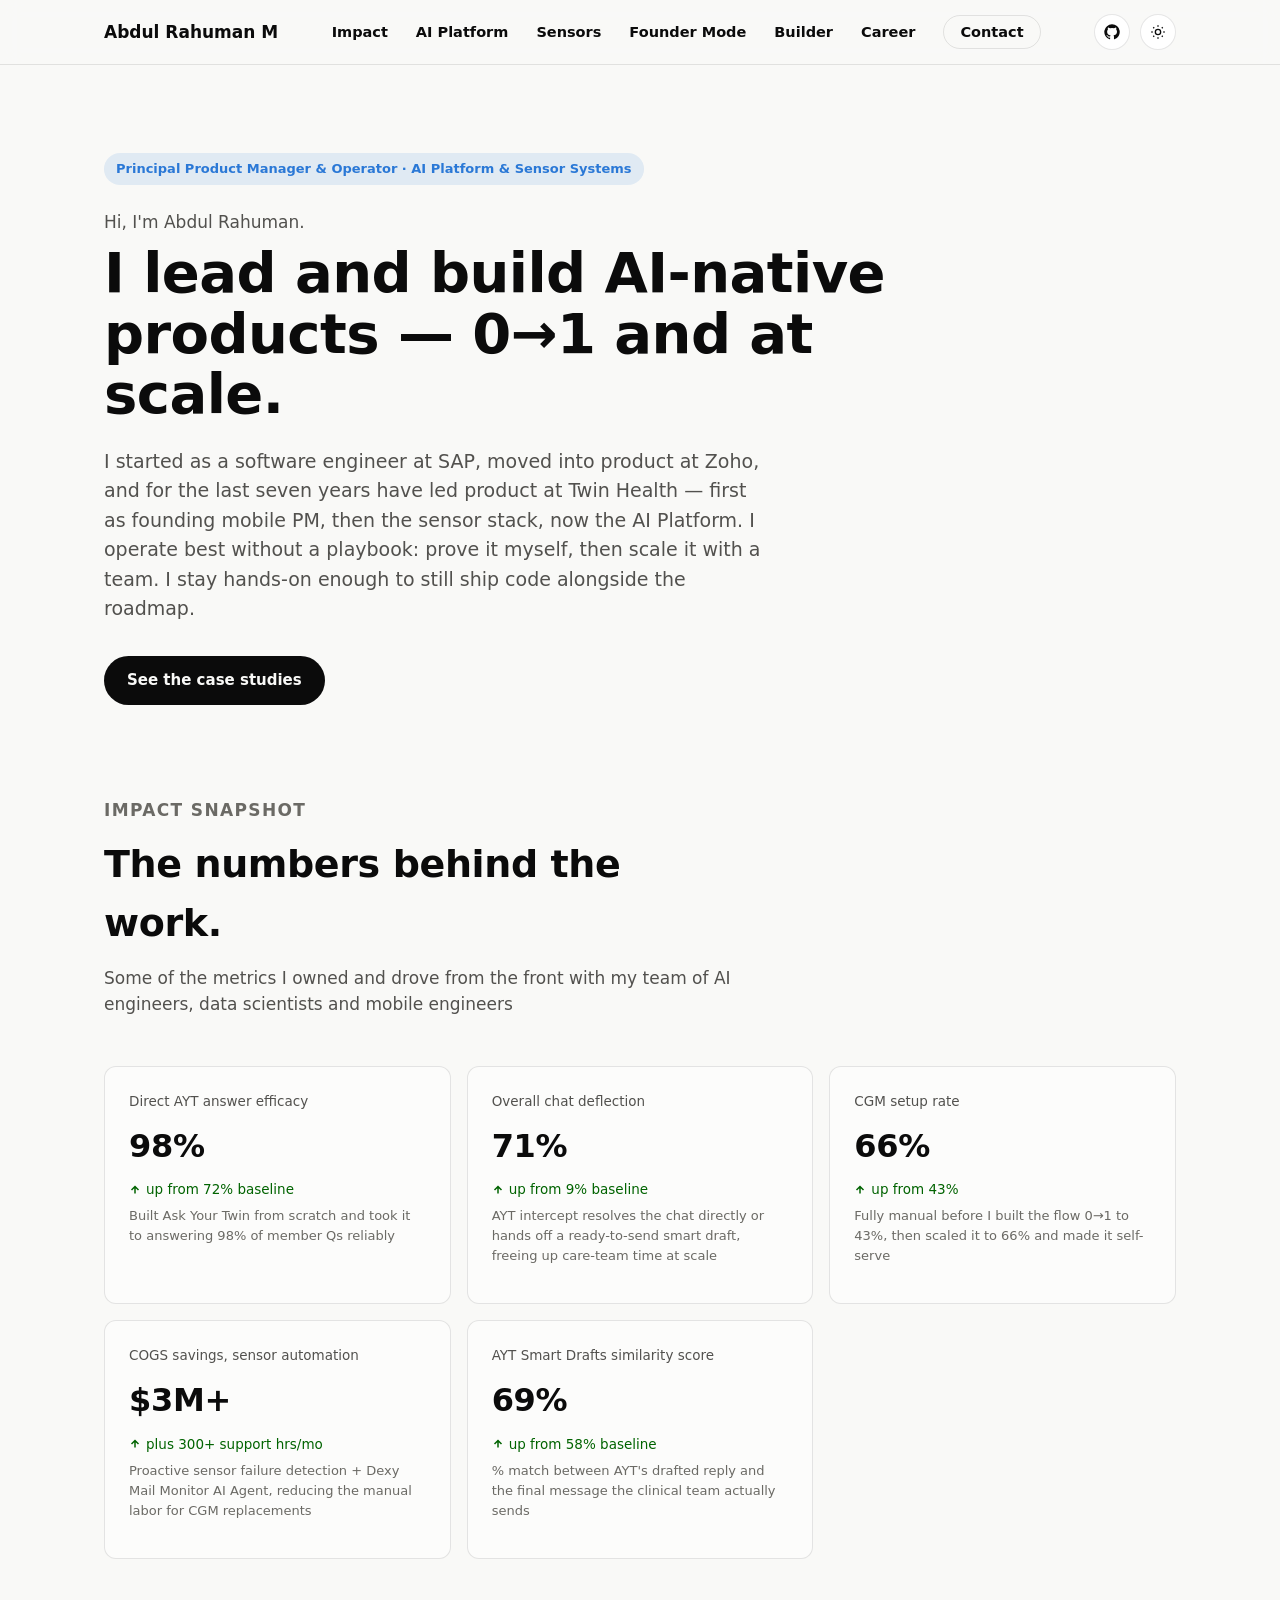
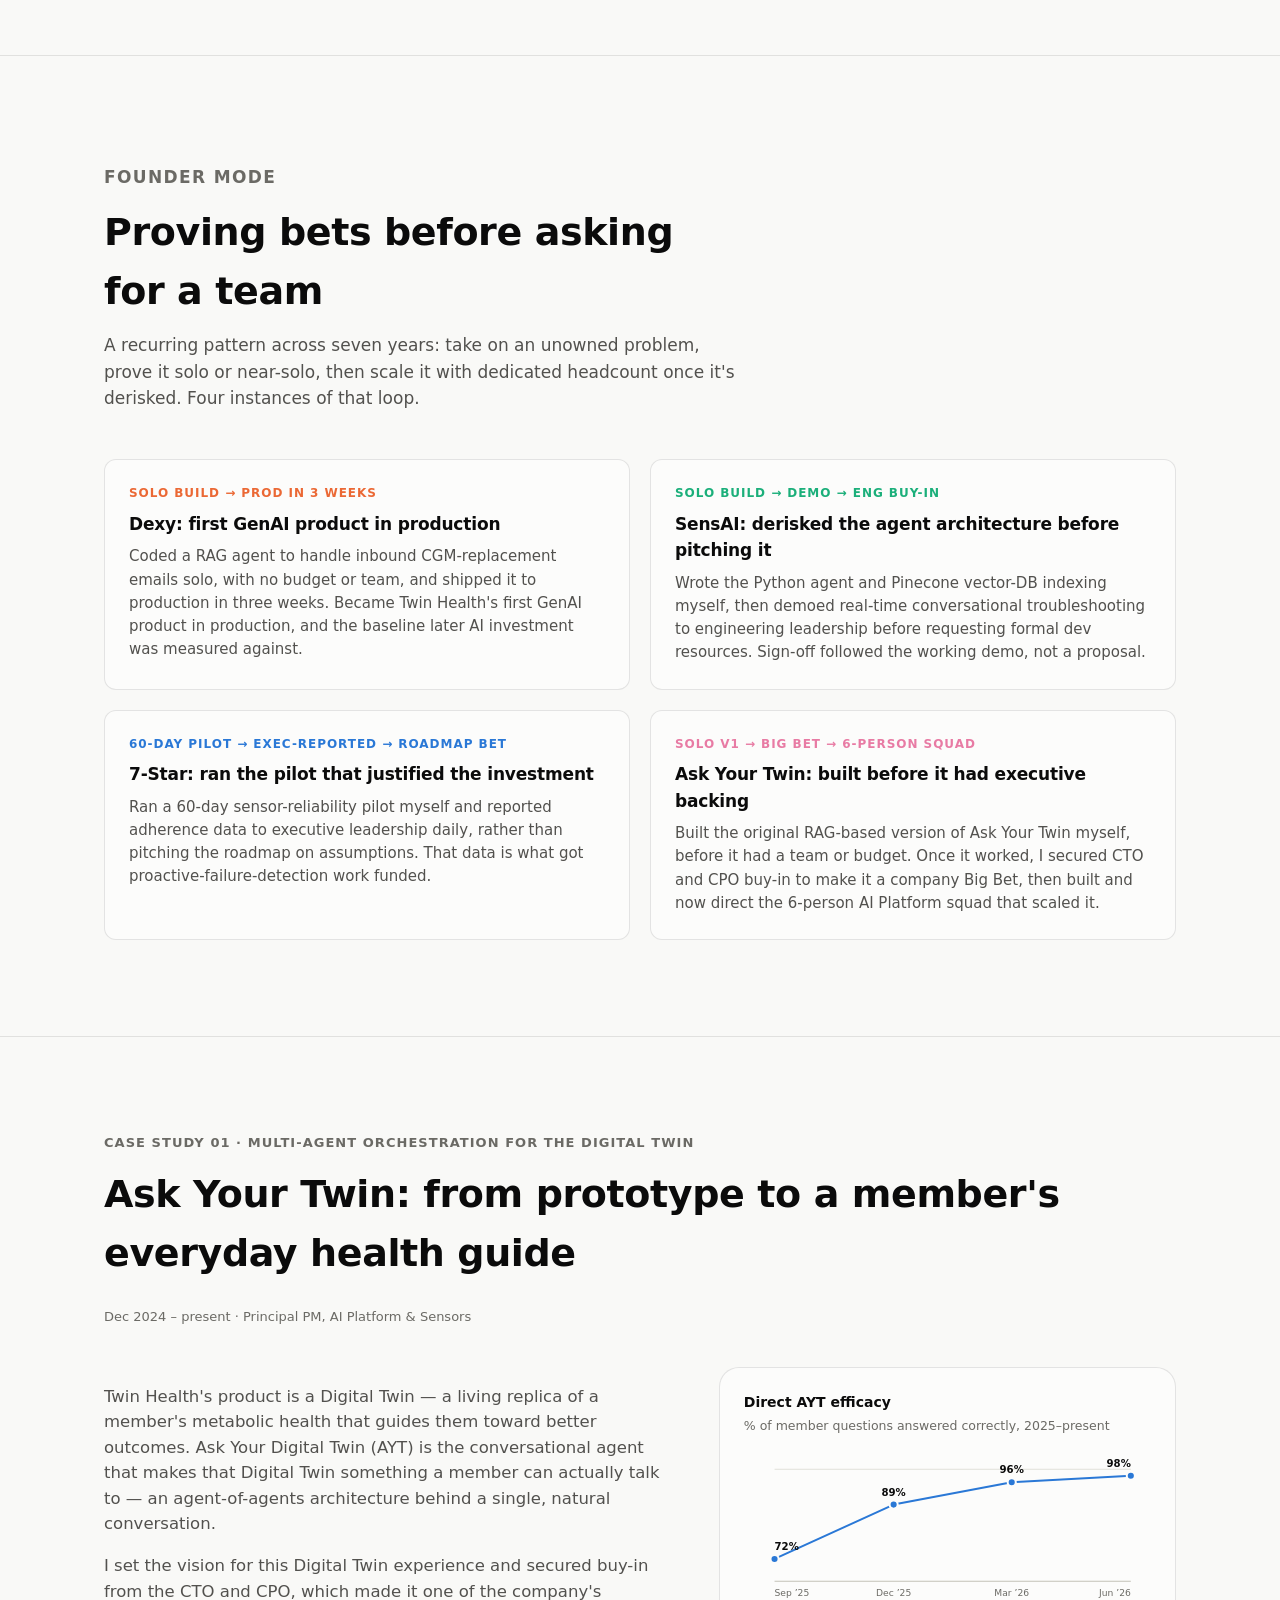
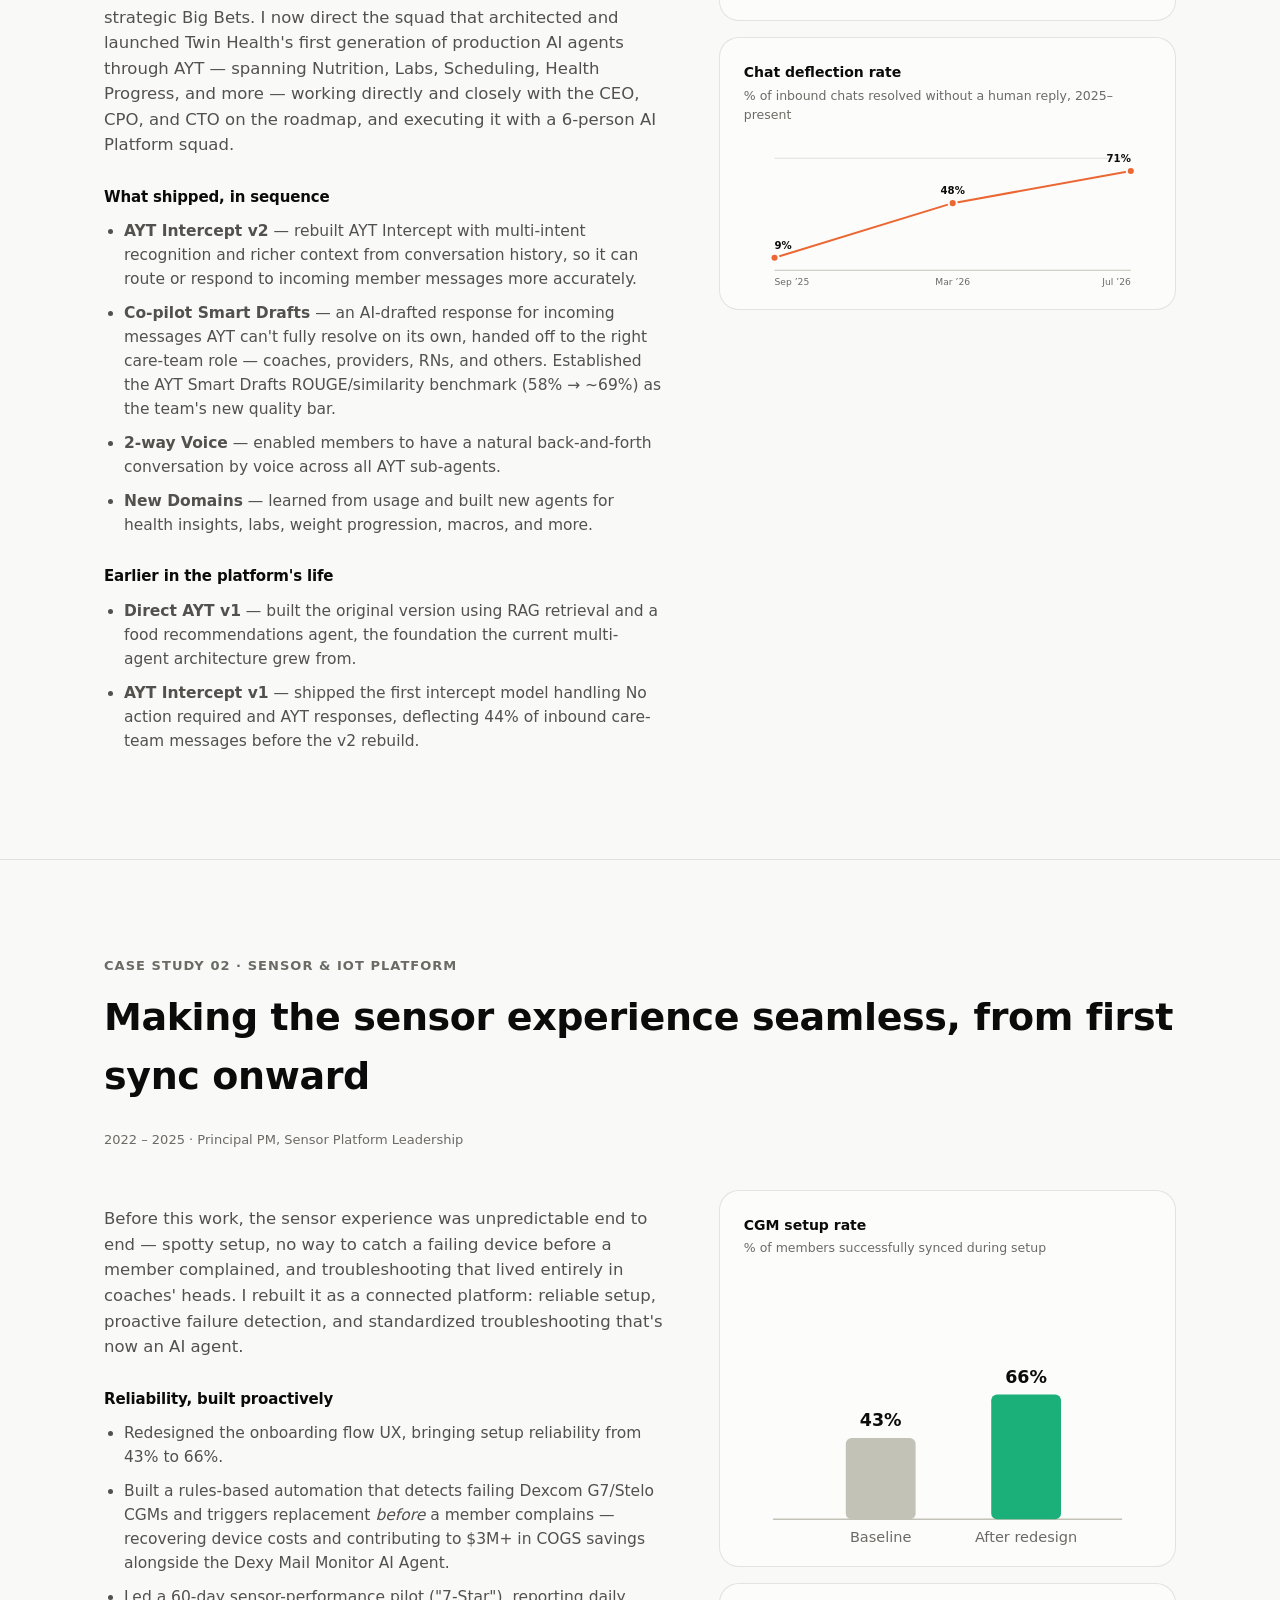
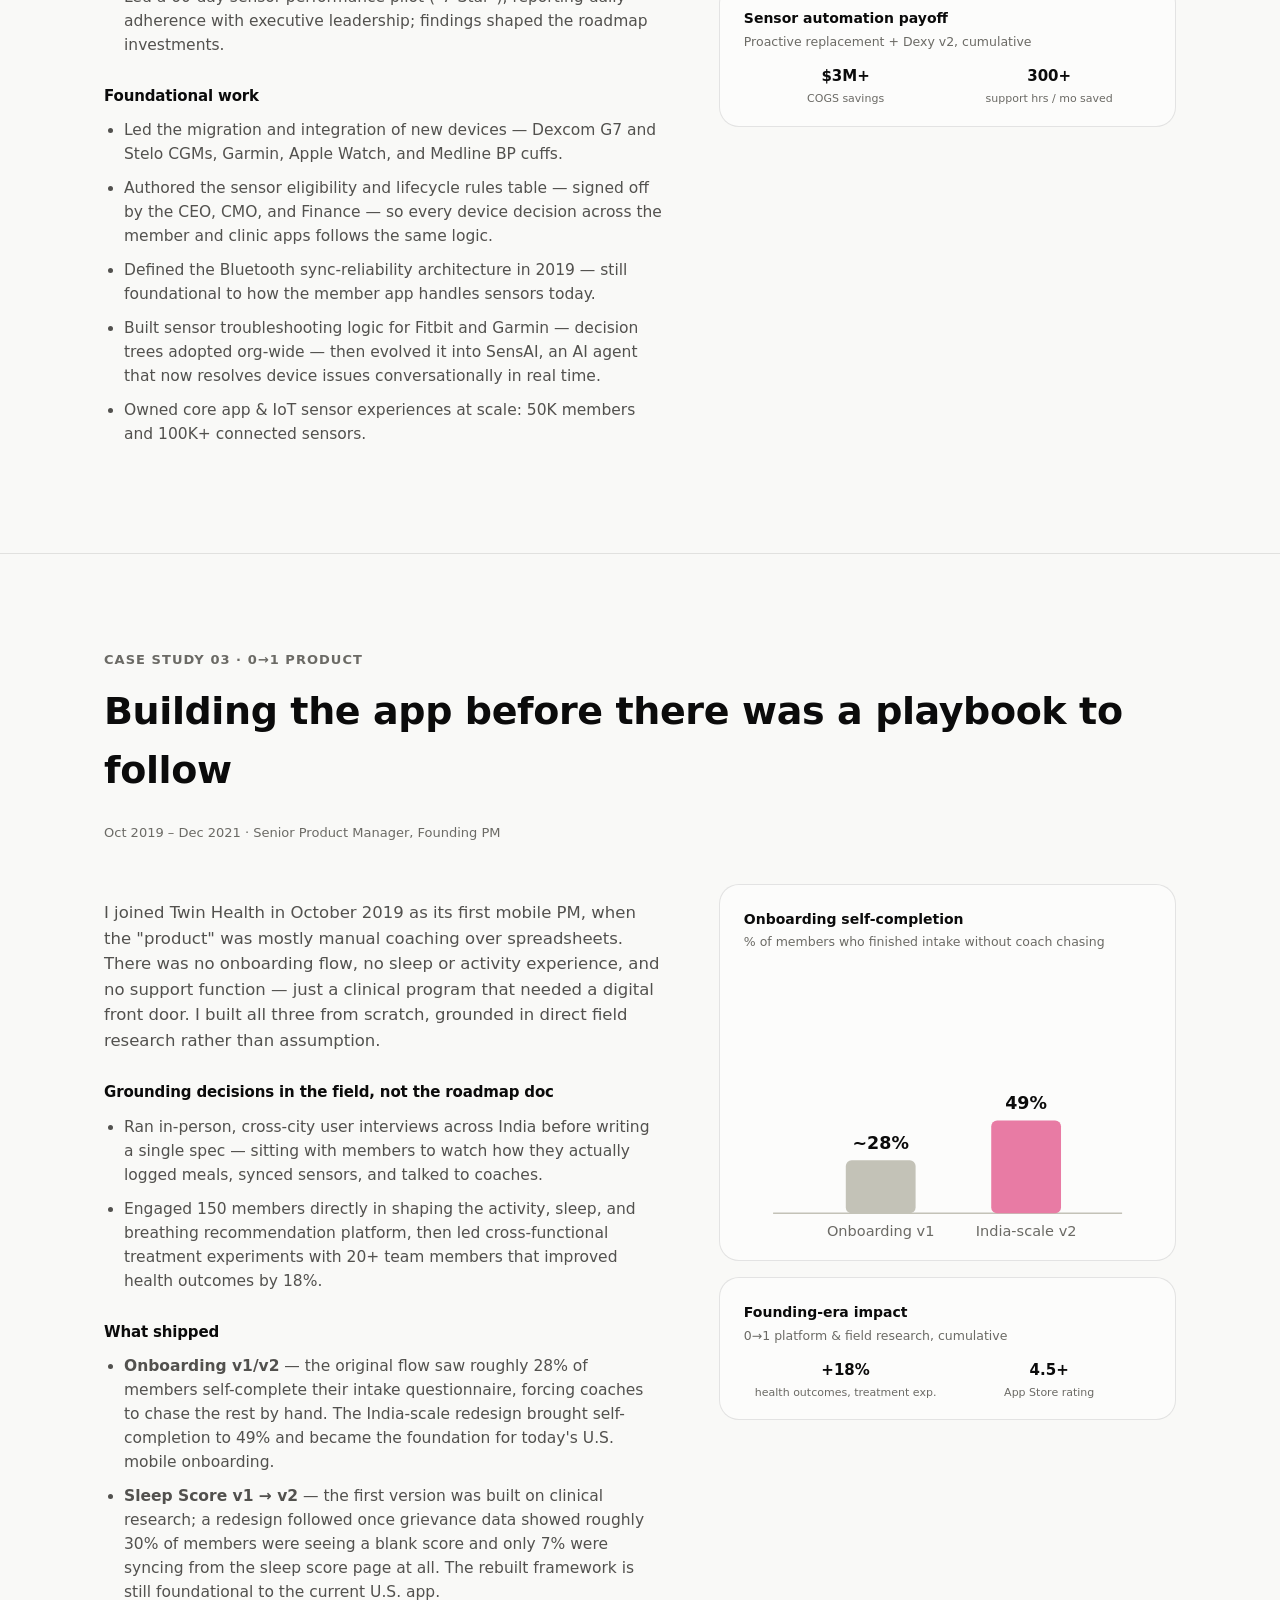
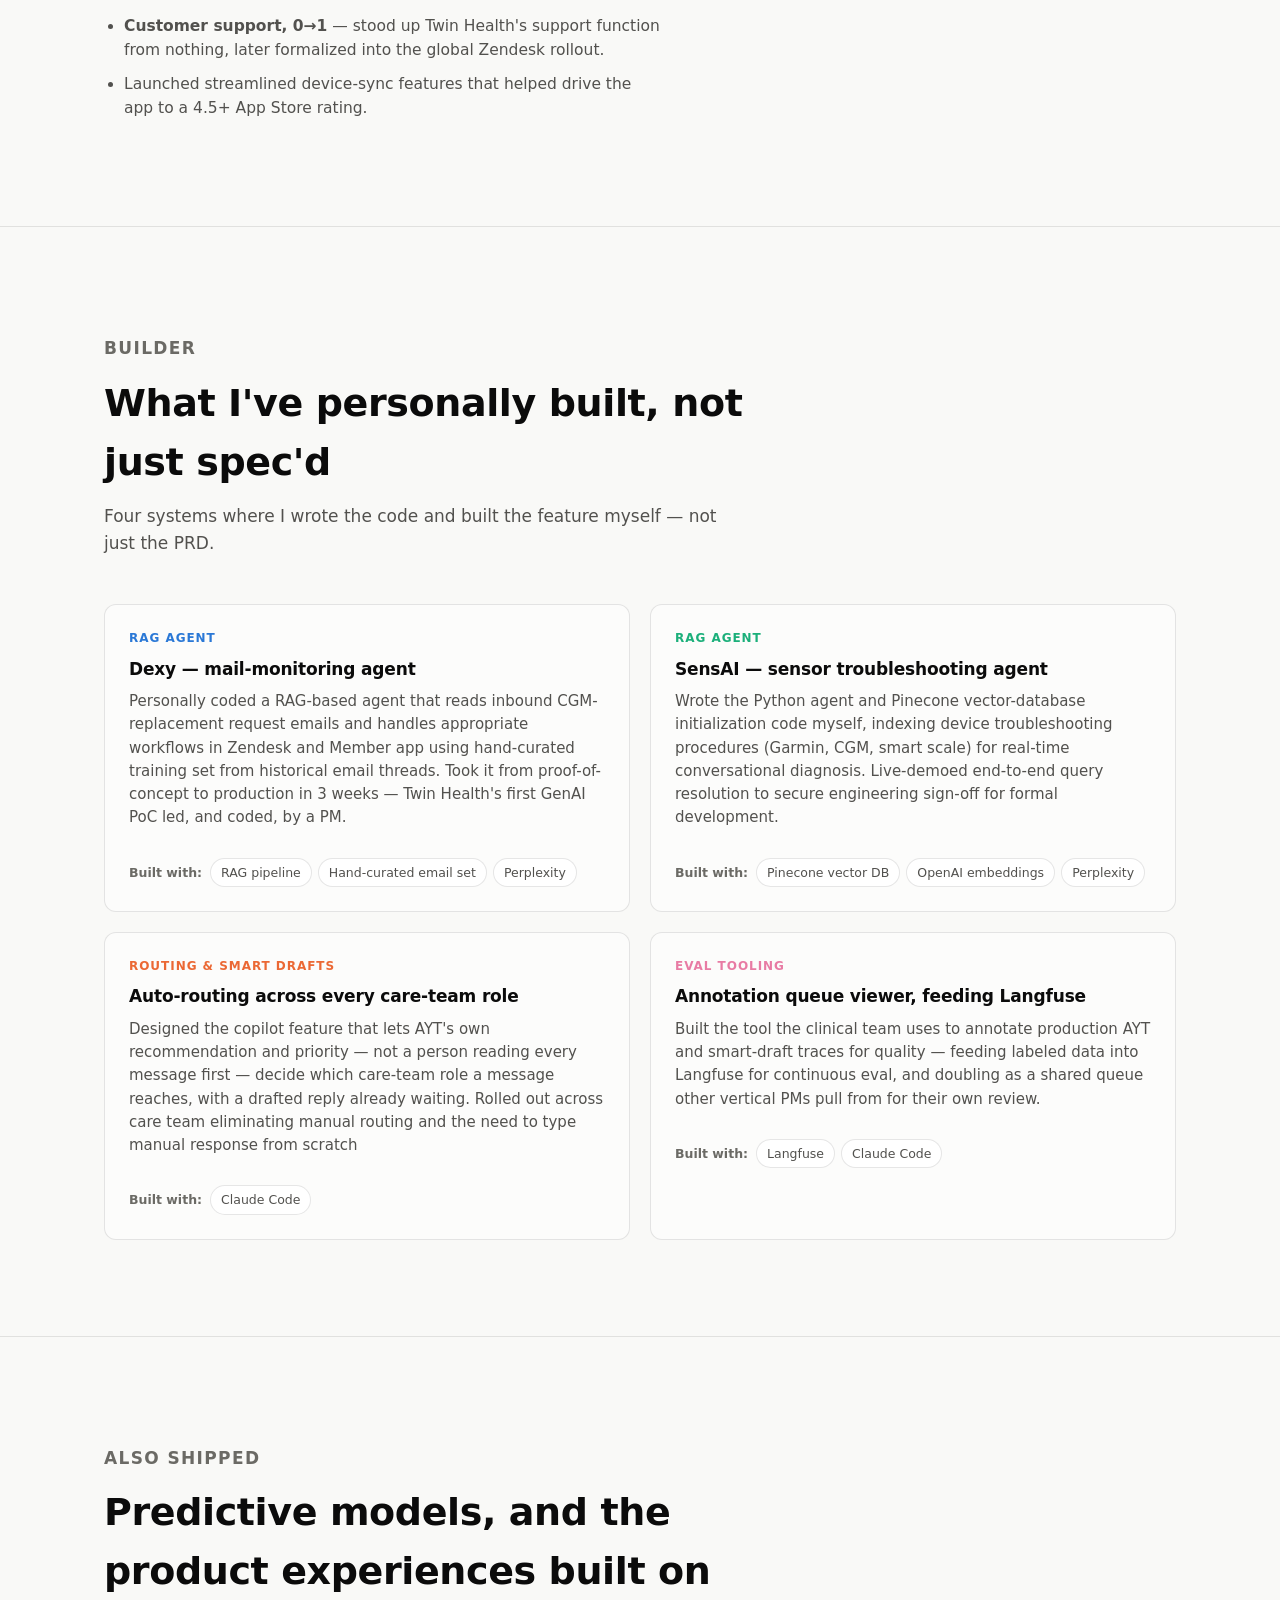
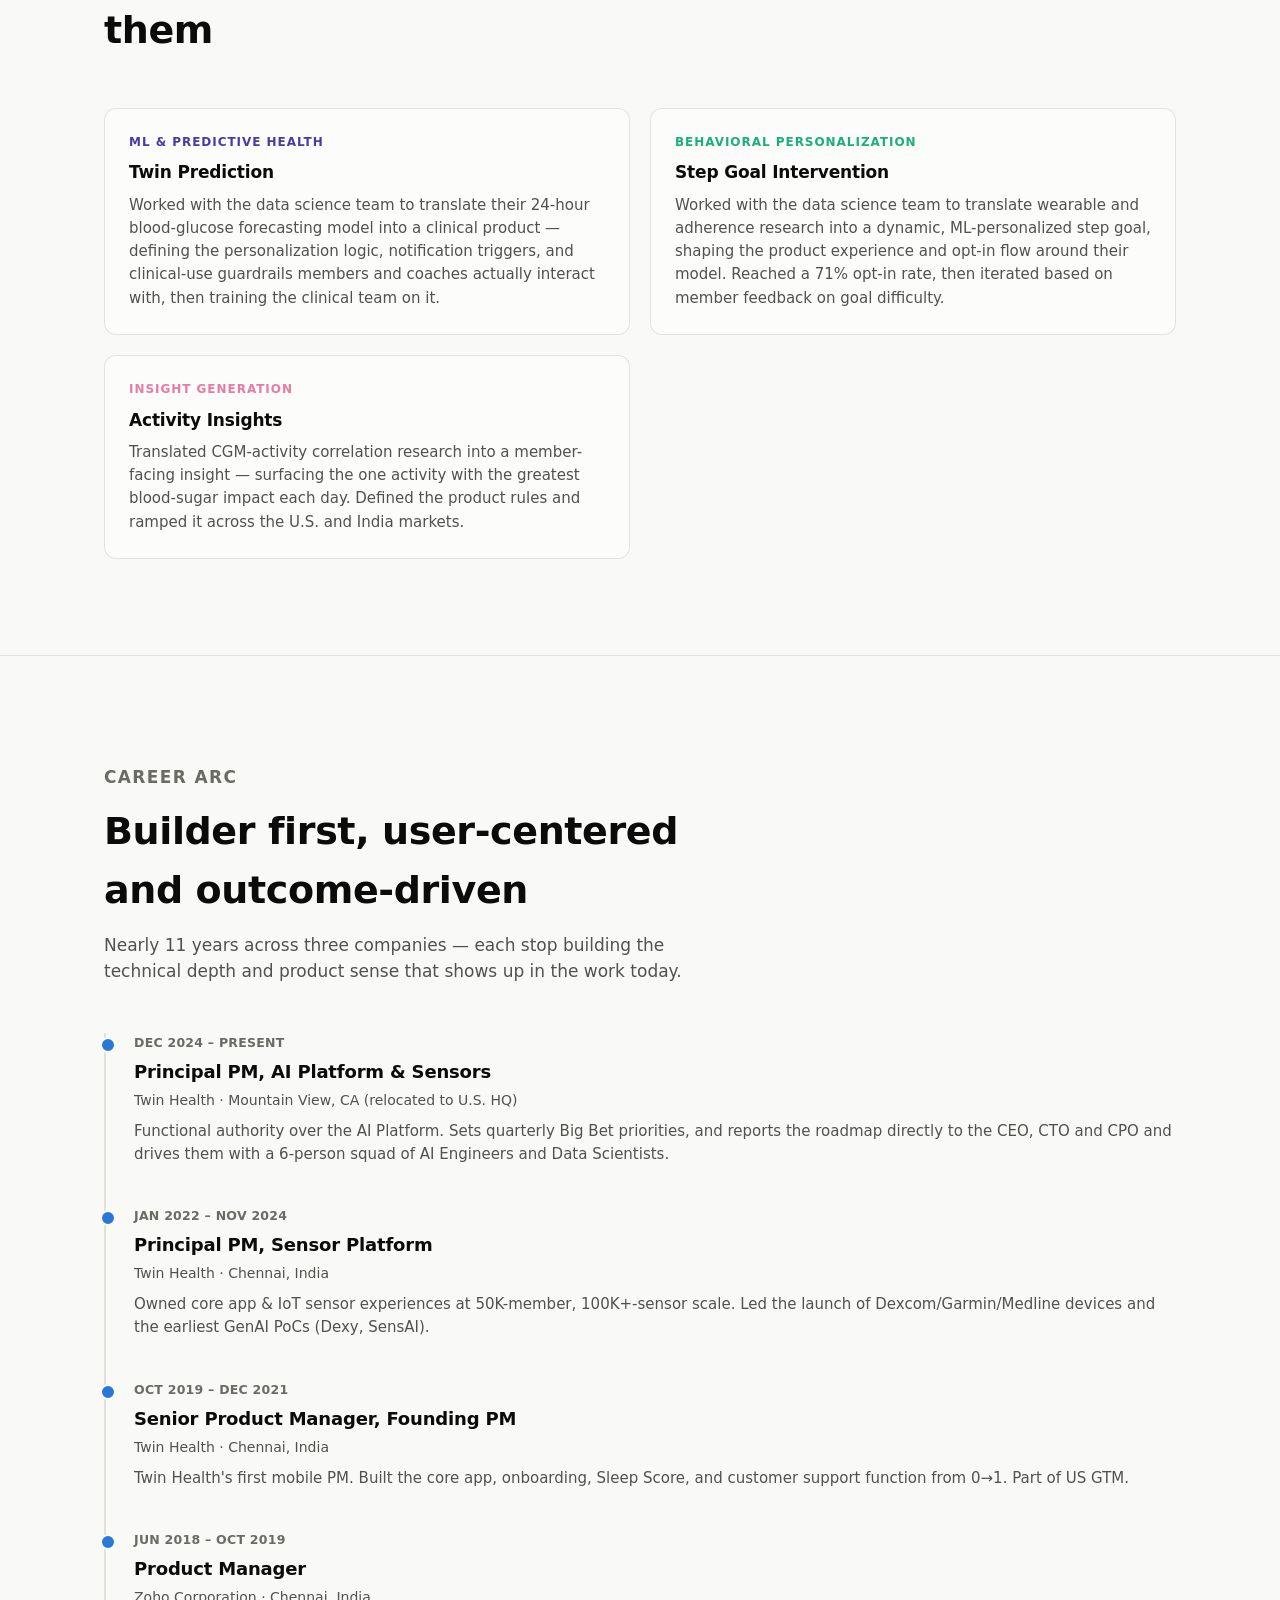
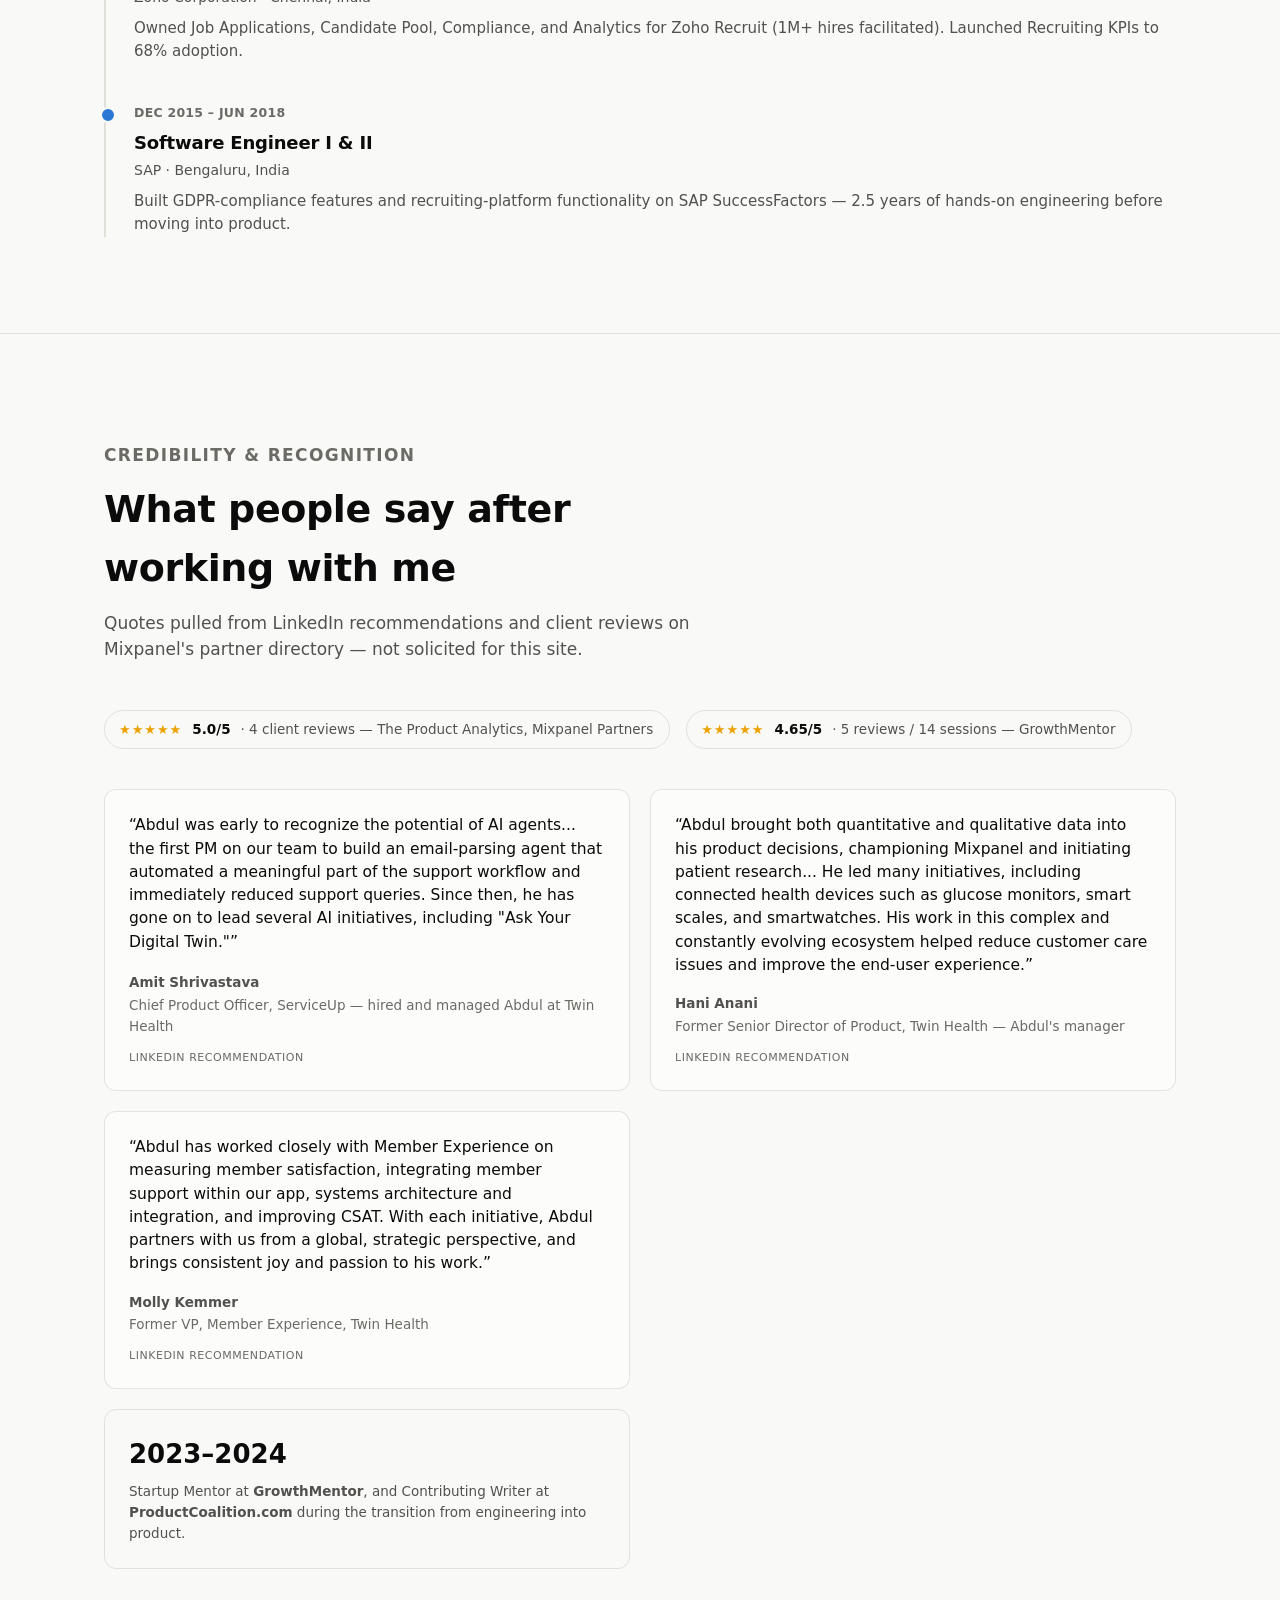
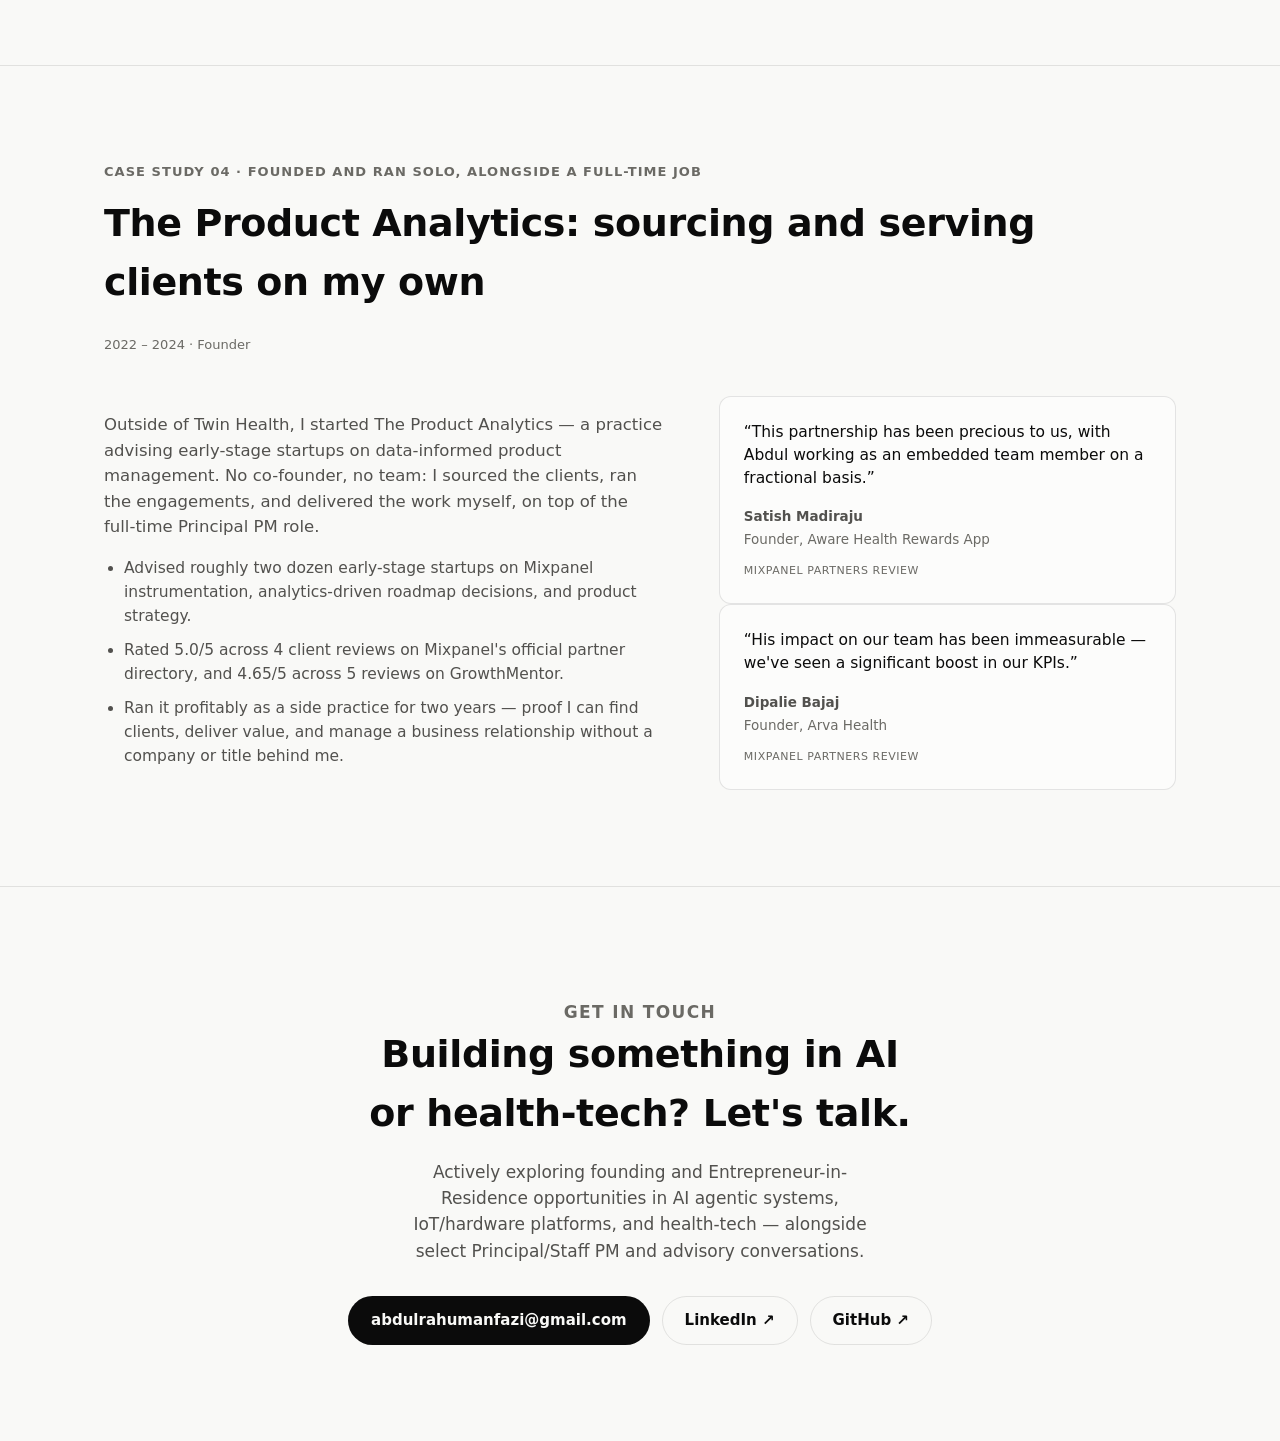
==== commit fffd5c14: "Tighten hero copy, trim nav, tone down Founder Mode section - Shorten hero lede and drop redundant n" ====
--- a/index.html
+++ b/index.html
@@ -30,7 +30,6 @@
       <li><a href="#ai-platform">AI Platform</a></li>
       <li><a href="#sensors">Sensors</a></li>
       <li><a href="#founder-mode">Founder Mode</a></li>
-      <li><a href="#founding">Founding PM</a></li>
       <li><a href="#builder">Builder</a></li>
       <li><a href="#career">Career</a></li>
       <li><a href="#contact" class="nav-cta">Contact</a></li>
@@ -55,10 +54,10 @@
   <!-- HERO -->
   <header class="hero">
     <div class="wrap">
-      <span class="hero-kicker">Principal Product Manager · Founder-Mode Operator · AI Platform &amp; Sensor Systems</span>
+      <span class="hero-kicker">Principal Product Manager &amp; Operator · AI Platform &amp; Sensor Systems</span>
       <p class="hero-greeting">Hi, I'm Abdul Rahuman.</p>
       <h1>I lead and build AI-native products — 0→1 and at scale.</h1>
-      <p class="lede">I started as a software engineer at SAP, moved into product at Zoho, and for the last seven years have led product at Twin Health — first as founding mobile PM, then building the sensor stack, now the AI Platform. My pattern across all of it: find a problem nobody owns yet, prove it myself with little more than a laptop and conviction, then scale it with a team once it's derisked. I care most about the outcomes a product drives for the people using it, and I stay hands-on enough to still ship code alongside the roadmap.</p>
+      <p class="lede">I started as a software engineer at SAP, moved into product at Zoho, and for the last seven years have led product at Twin Health — first as founding mobile PM, then the sensor stack, now the AI Platform. I operate best without a playbook: prove it myself, then scale it with a team. I stay hands-on enough to still ship code alongside the roadmap.</p>
       <div class="hero-actions">
         <a href="#ai-platform" class="btn btn-primary">See the case studies</a>
       </div>
@@ -115,28 +114,28 @@
       <div class="section-head reveal">
         <p class="eyebrow">Founder mode</p>
         <h2>Proving bets before asking for a team</h2>
-        <p>The pattern behind most of what's on this site: pick up a problem nobody owns yet, build the first version myself or with a skeleton crew, prove it works, then scale it with dedicated headcount and budget. Four times I've run that loop end to end.</p>
+        <p>A recurring pattern across seven years: take on an unowned problem, prove it solo or near-solo, then scale it with dedicated headcount once it's derisked. Four instances of that loop.</p>
       </div>
       <div class="impact-grid reveal">
         <div class="impact-card">
           <p class="eyebrow" style="color:var(--series-orange)">Solo build → prod in 3 weeks</p>
-          <h4>Dexy: proved GenAI could work at Twin, alone</h4>
-          <p>No mandate, no budget, no team — I personally coded a RAG agent to handle inbound CGM-replacement emails and took it from idea to production in three weeks. It became Twin Health's first GenAI product in production, and the reference point every later AI investment got measured against.</p>
-        </div>
-        <div class="impact-card">
-          <p class="eyebrow" style="color:var(--series-aqua)">Solo build → live demo → eng buy-in</p>
+          <h4>Dexy: first GenAI product in production</h4>
+          <p>Coded a RAG agent to handle inbound CGM-replacement emails solo, with no budget or team, and shipped it to production in three weeks. Became Twin Health's first GenAI product in production, and the baseline later AI investment was measured against.</p>
+        </div>
+        <div class="impact-card">
+          <p class="eyebrow" style="color:var(--series-aqua)">Solo build → demo → eng buy-in</p>
           <h4>SensAI: derisked the agent architecture before pitching it</h4>
-          <p>Wrote the Python agent and the Pinecone vector-DB indexing myself, then live-demoed real-time conversational troubleshooting to engineering leadership — before asking anyone for formal dev resources. The demo, not a deck, is what won sign-off.</p>
+          <p>Wrote the Python agent and Pinecone vector-DB indexing myself, then demoed real-time conversational troubleshooting to engineering leadership before requesting formal dev resources. Sign-off followed the working demo, not a proposal.</p>
         </div>
         <div class="impact-card">
           <p class="eyebrow" style="color:var(--series-blue)">60-day pilot → exec-reported → roadmap bet</p>
           <h4>7-Star: ran the pilot that justified the investment</h4>
-          <p>Rather than pitch a sensor-reliability roadmap on assumptions, I ran a 60-day pilot myself, reporting adherence data directly to executive leadership every day. The pilot's findings — not a projection — are what got the proactive-failure-detection work funded.</p>
+          <p>Ran a 60-day sensor-reliability pilot myself and reported adherence data to executive leadership daily, rather than pitching the roadmap on assumptions. That data is what got proactive-failure-detection work funded.</p>
         </div>
         <div class="impact-card">
           <p class="eyebrow" style="color:var(--series-magenta)">Solo v1 → Big Bet → 6-person squad</p>
-          <h4>Ask Your Twin: built it before it was a strategic priority</h4>
-          <p>Built the original RAG-based version of Ask Your Twin myself, before it had a name or a team. Once it worked, I pitched it to the CTO and CPO, secured buy-in to make it a company Big Bet, and only then built and now direct the 6-person AI Platform squad that scaled it.</p>
+          <h4>Ask Your Twin: built before it had executive backing</h4>
+          <p>Built the original RAG-based version of Ask Your Twin myself, before it had a team or budget. Once it worked, I secured CTO and CPO buy-in to make it a company Big Bet, then built and now direct the 6-person AI Platform squad that scaled it.</p>
         </div>
       </div>
     </div>
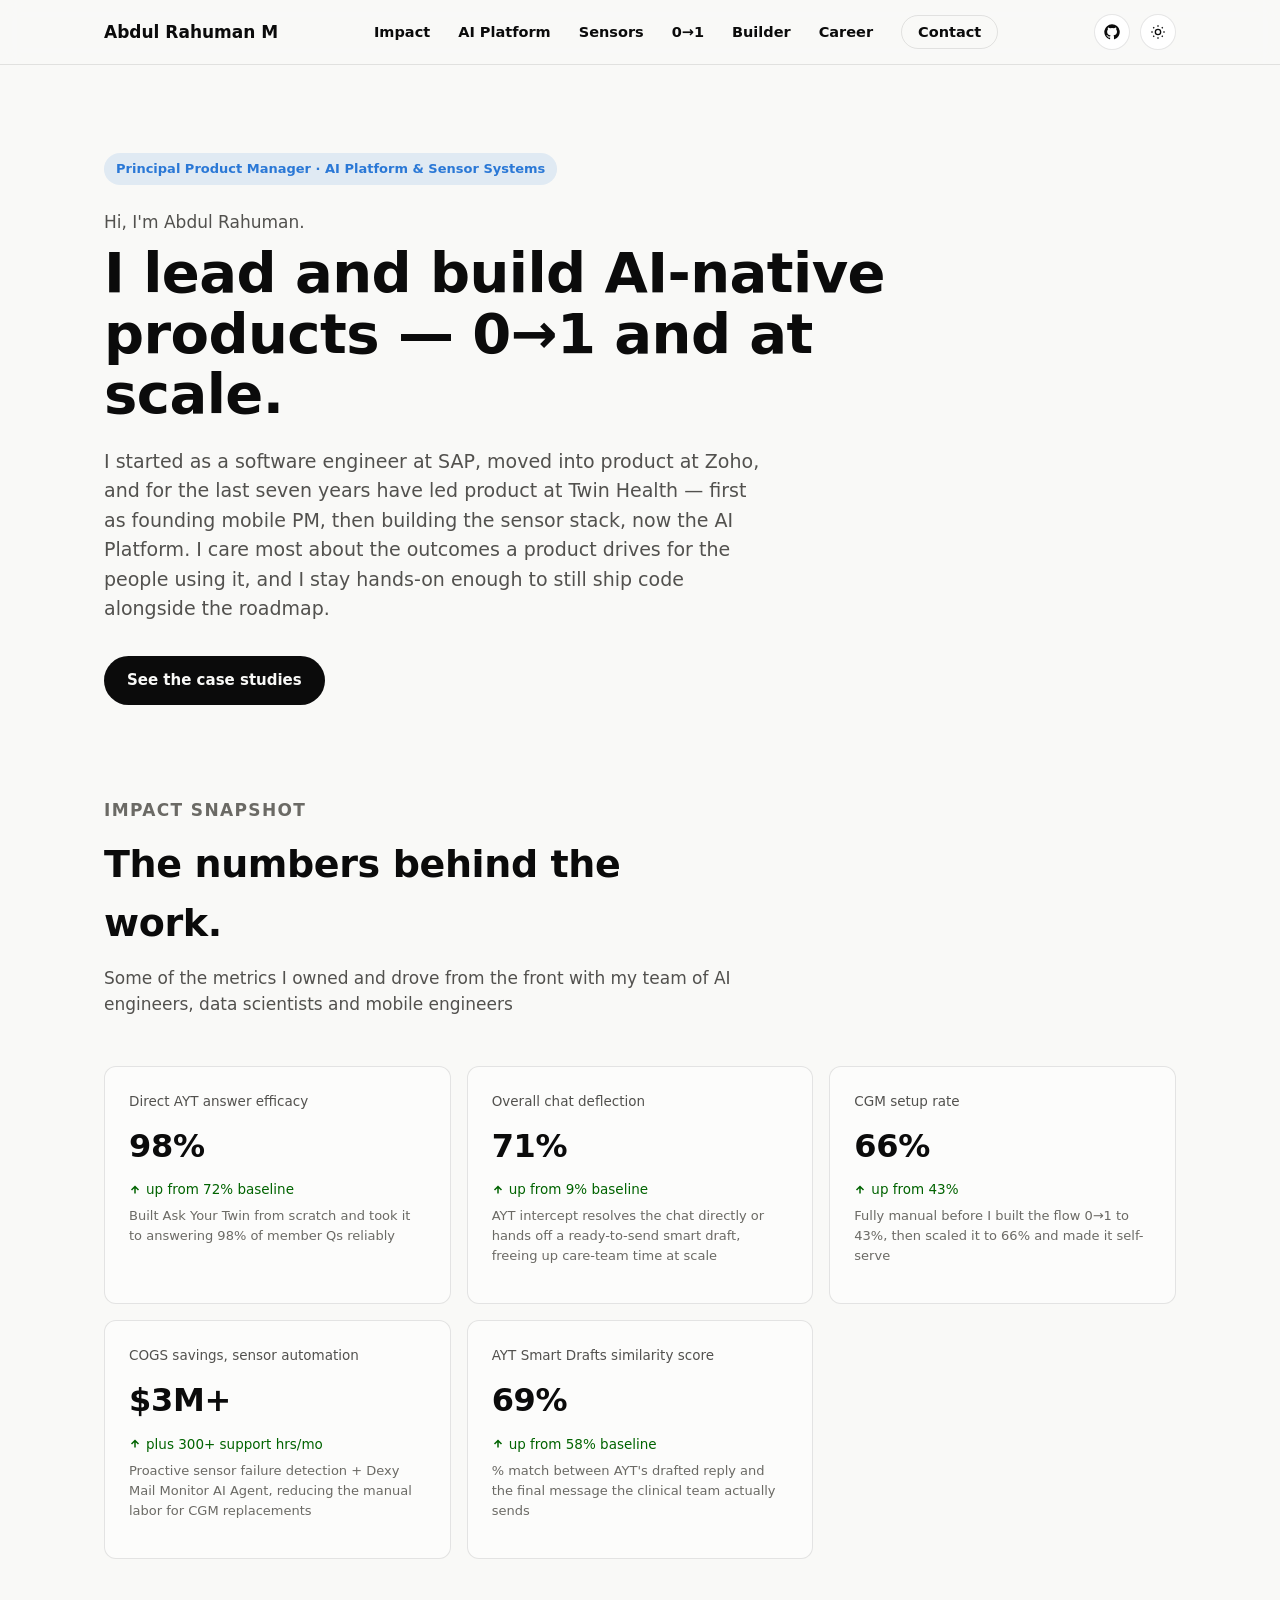
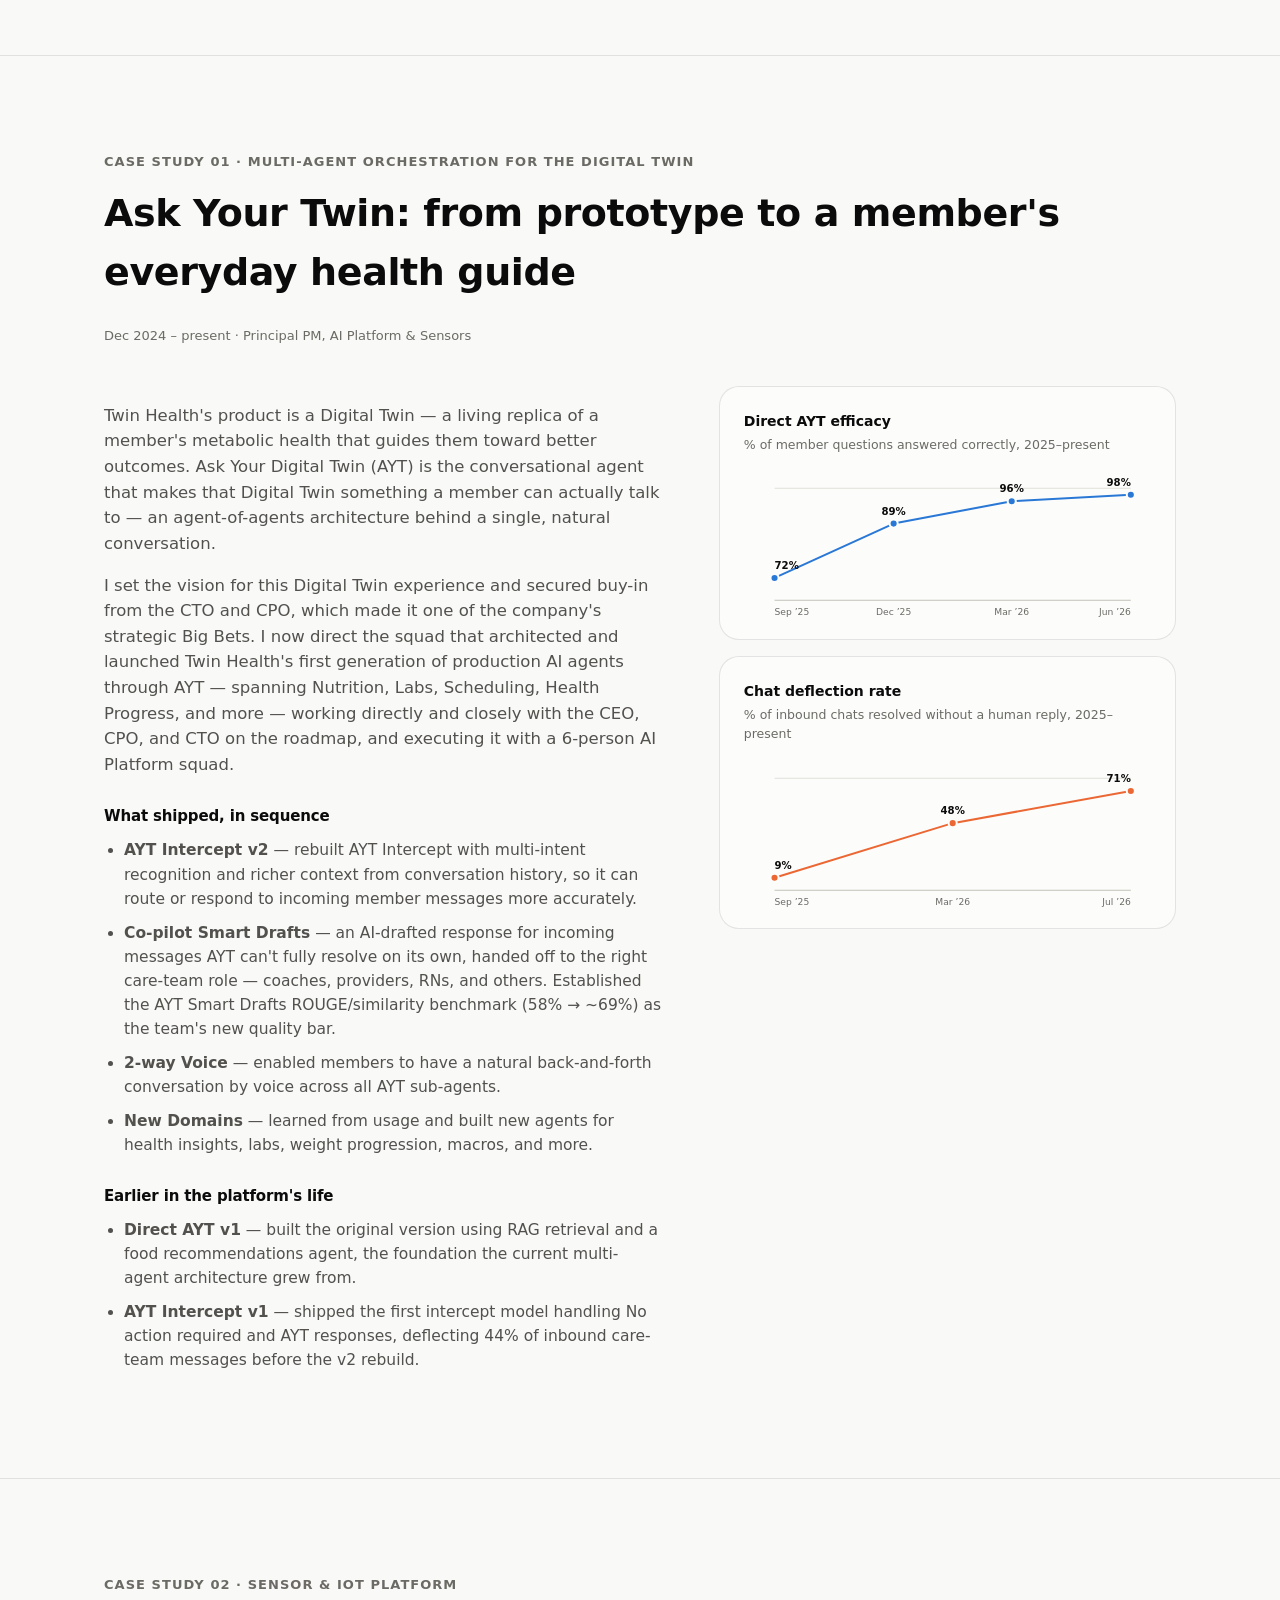
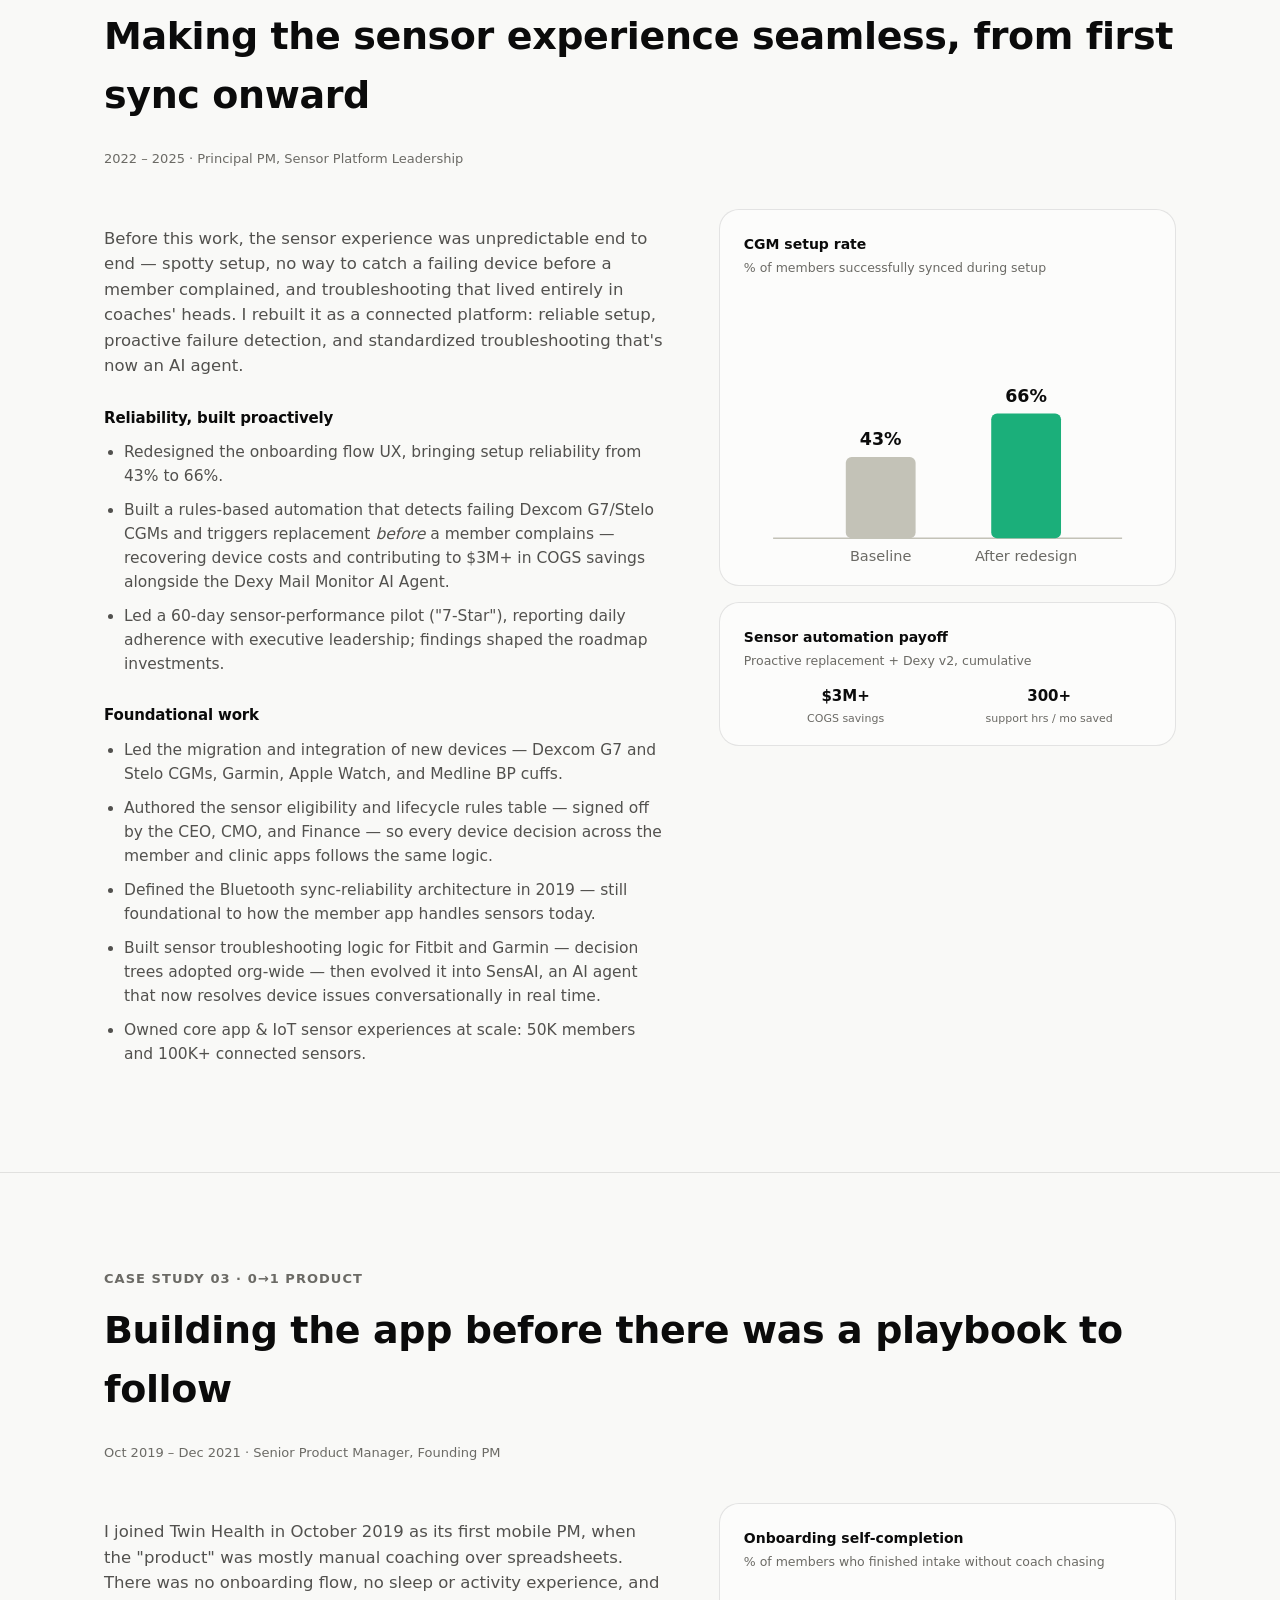
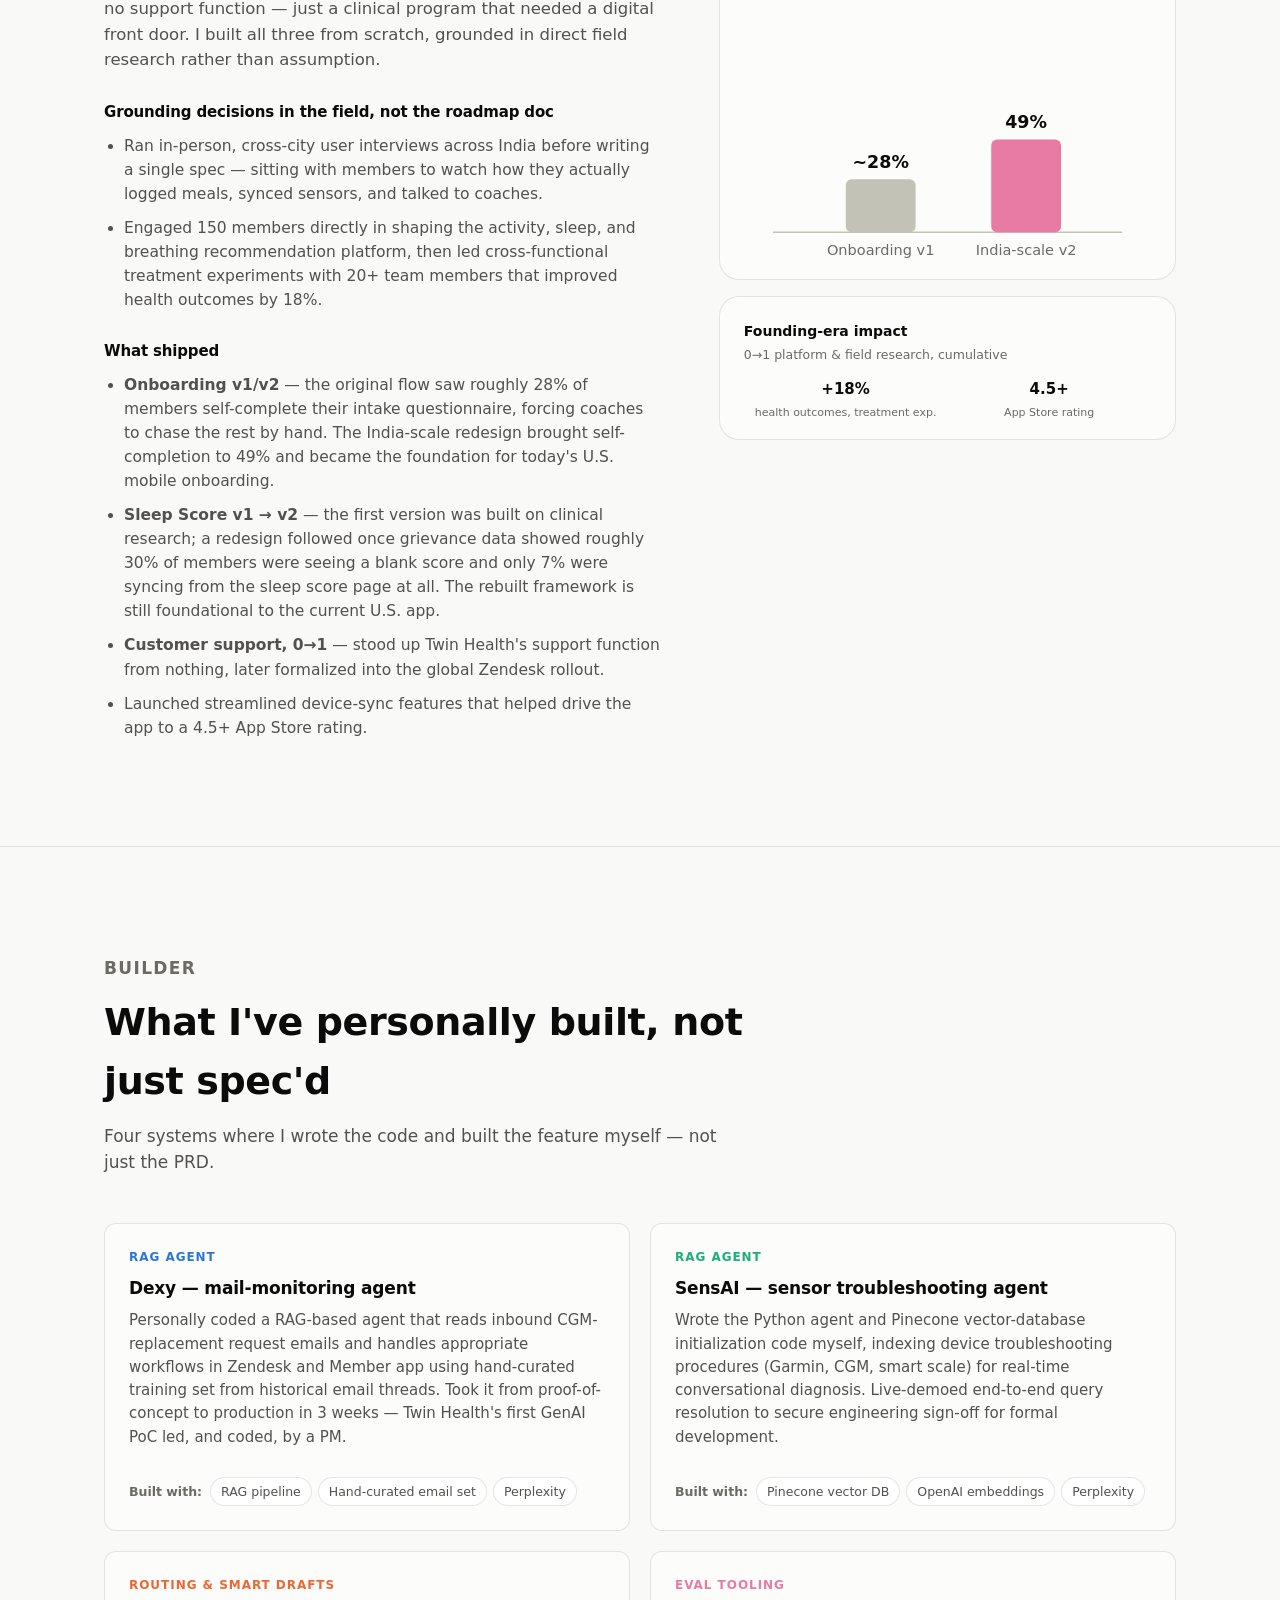
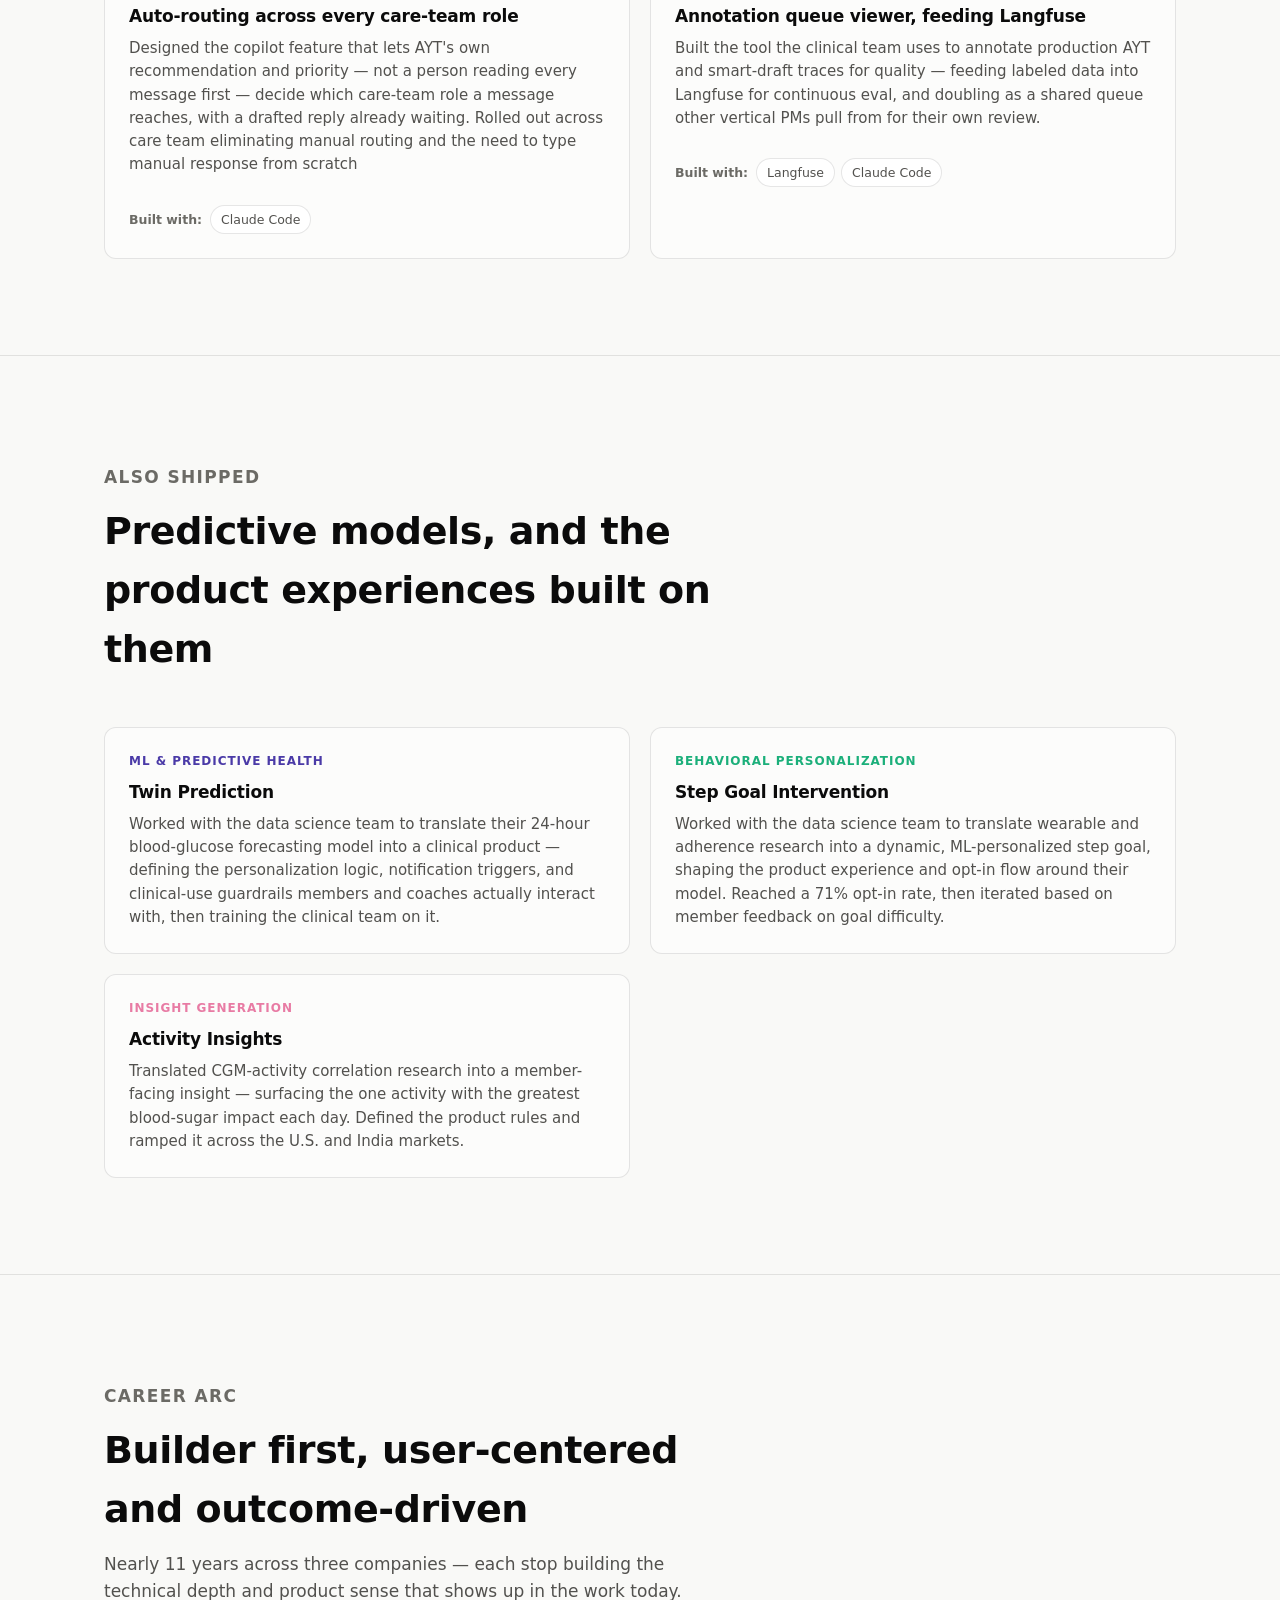
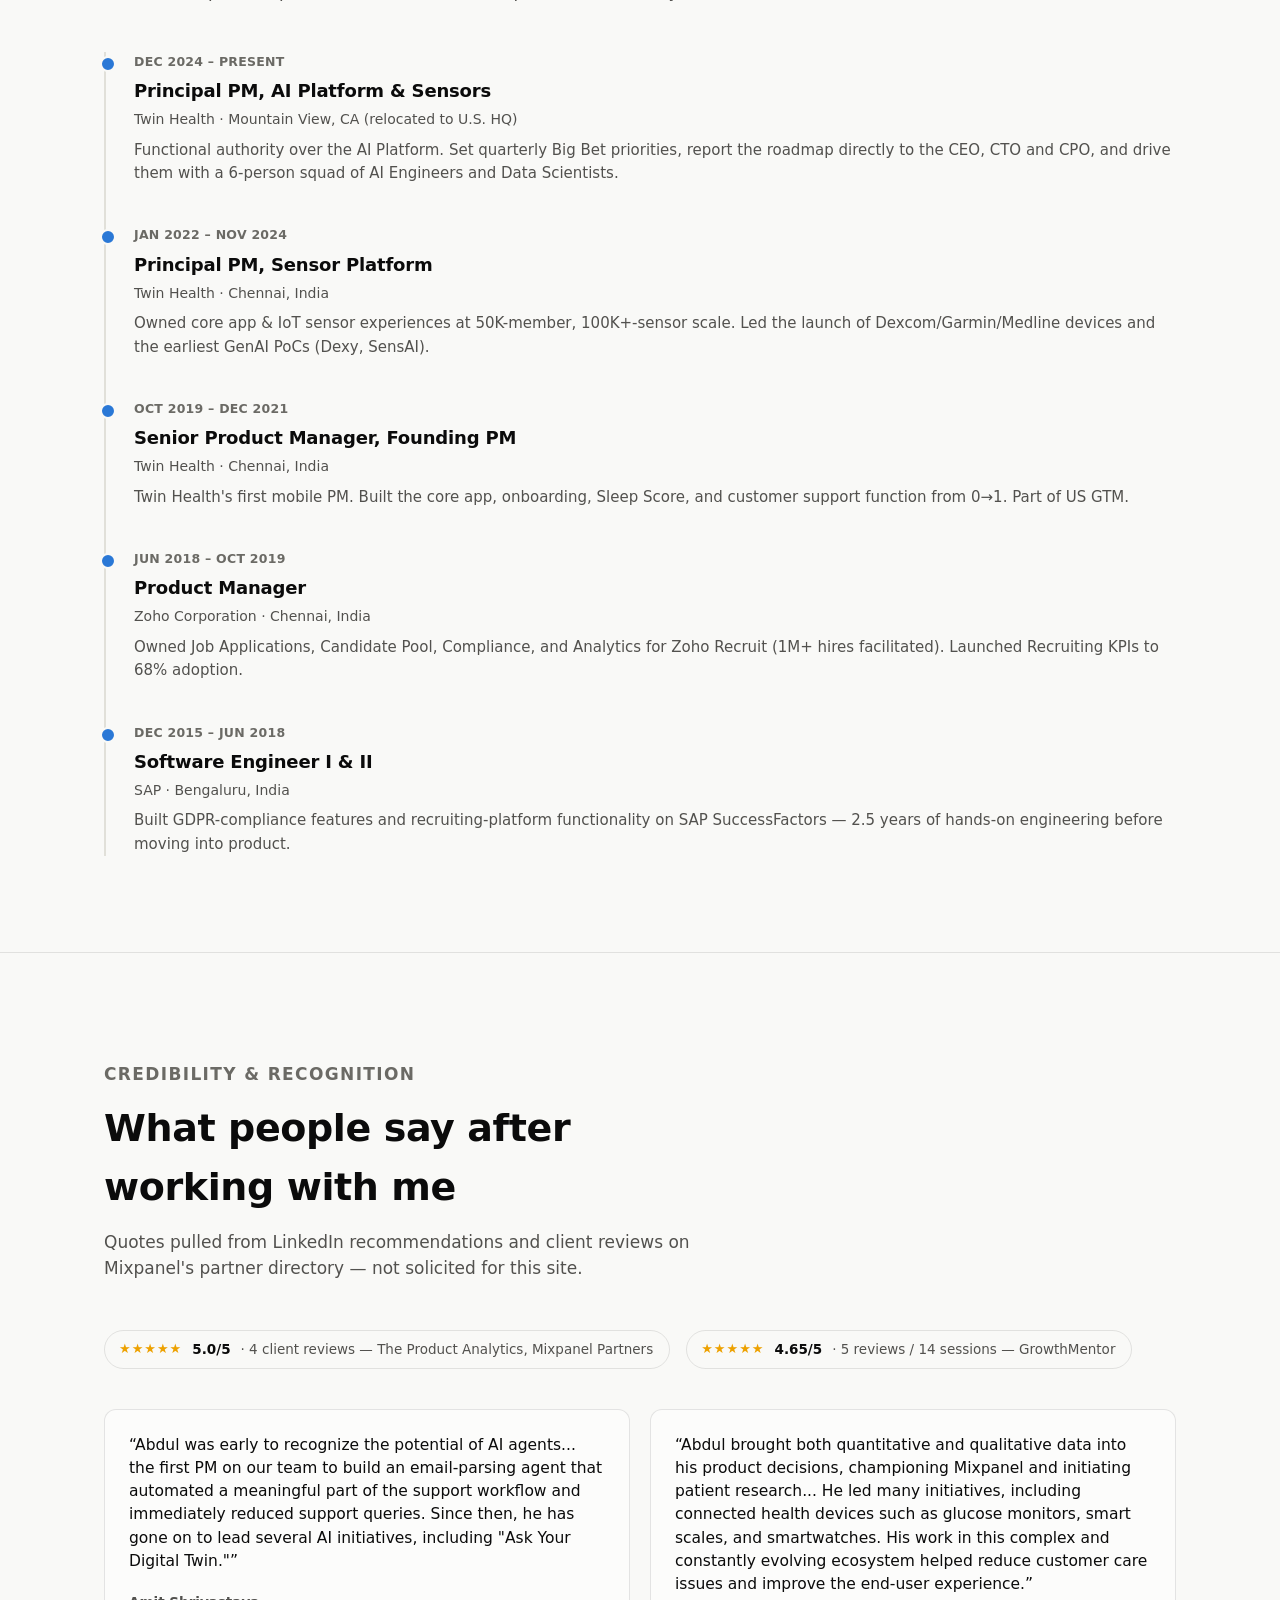
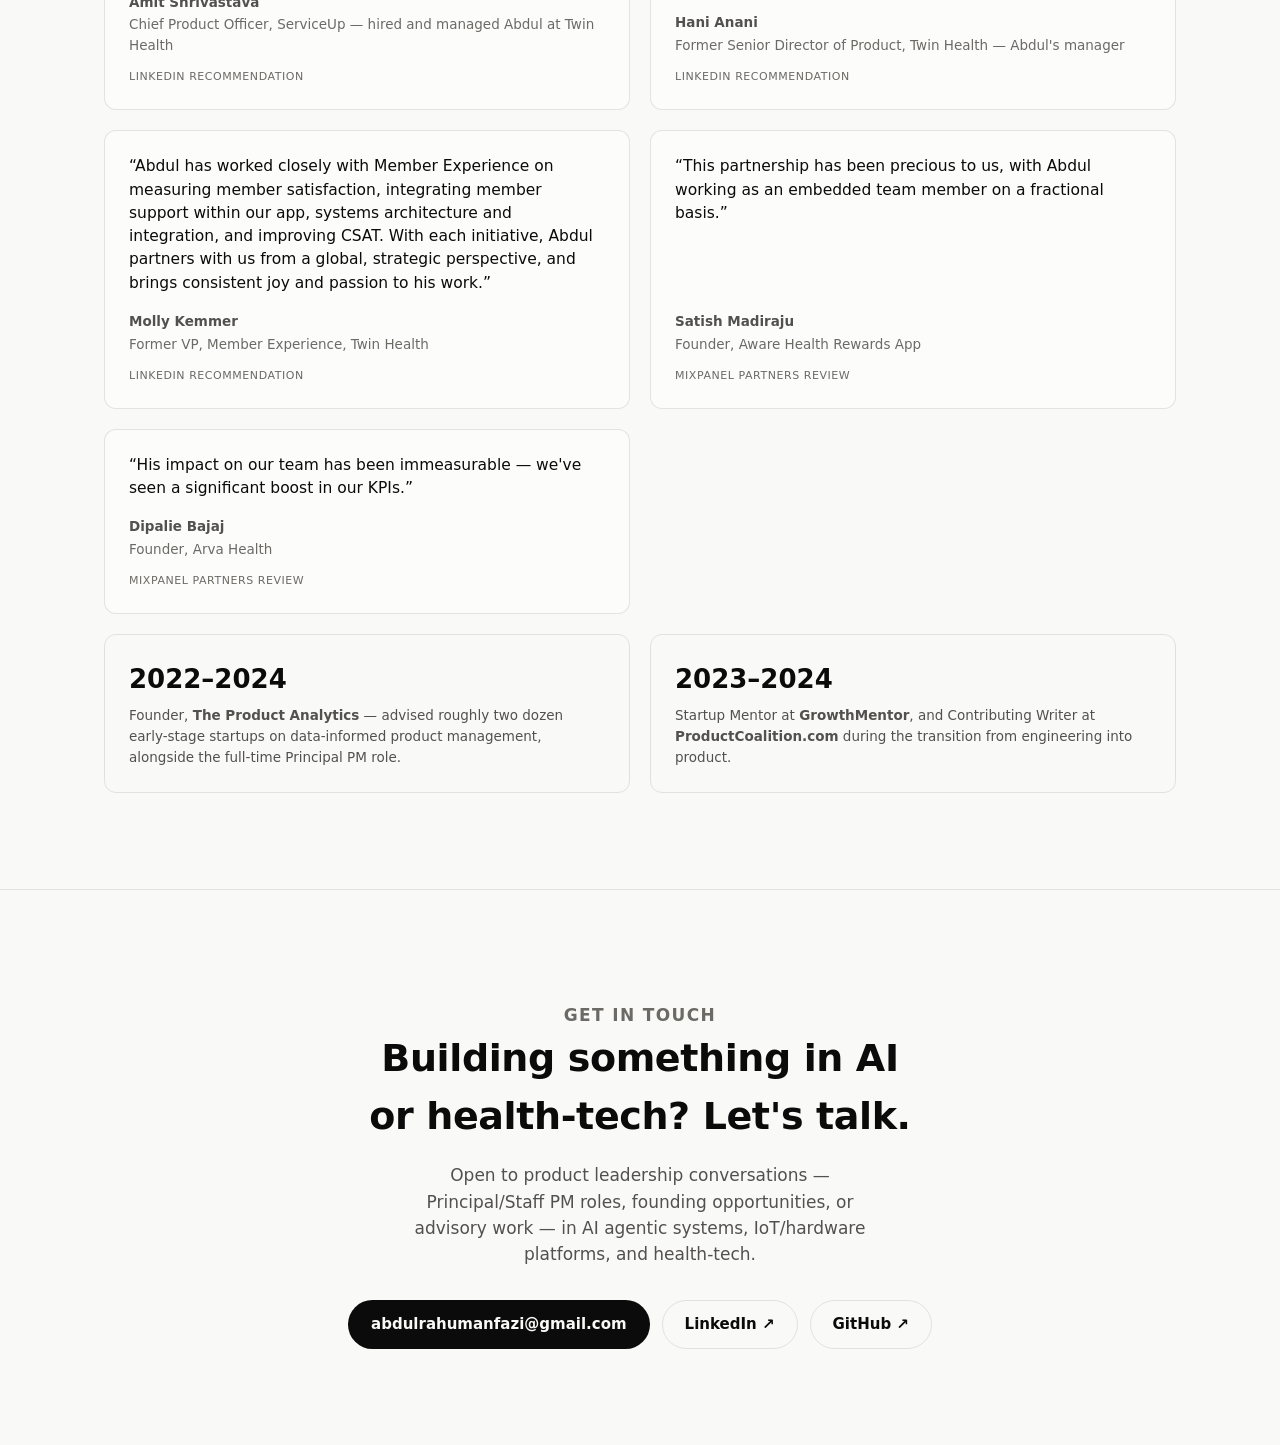
==== commit 1ae0fff9: "Fix third-person voice in current-role bullet to first-person base-form" ====
--- a/index.html
+++ b/index.html
@@ -3,19 +3,19 @@
 <head>
 <meta charset="UTF-8">
 <meta name="viewport" content="width=device-width, initial-scale=1">
-<title>Abdul Rahuman M — Founder-Mode Product Leader, AI Platform &amp; Sensor Systems</title>
-<meta name="description" content="Principal Product Manager and repeat 0→1 builder — proved out AI agentic systems and IoT sensor platforms at Twin Health solo before scaling them with a team. From 72% to 98% efficacy, 43% to 66% setup rates, $3M+ in COGS savings.">
+<title>Abdul Rahuman M — Product Leader, AI Platform &amp; Sensor Systems</title>
+<meta name="description" content="Principal Product Manager building production AI agentic systems and IoT sensor platforms at Twin Health — from 72% to 98% efficacy, 43% to 66% setup rates, $3M+ in COGS savings.">
 <meta property="og:type" content="website">
 <meta property="og:url" content="https://abdulrahuman.com/">
-<meta property="og:title" content="Abdul Rahuman M — Founder-Mode Product Leader, AI Platform & Sensor Systems">
-<meta property="og:description" content="Case studies in proving 0→1 bets solo, then scaling AI agentic systems and sensor/IoT platforms at Twin Health.">
+<meta property="og:title" content="Abdul Rahuman M — Product Leader, AI Platform & Sensor Systems">
+<meta property="og:description" content="Case studies in AI agentic systems and sensor/IoT platforms shipped at scale.">
 <meta property="og:image" content="https://abdulrahuman.com/assets/og-image.png">
 <meta property="og:image:width" content="1200">
 <meta property="og:image:height" content="630">
-<meta property="og:image:alt" content="Abdul Rahuman M — Principal Product Manager and founder-mode operator. Building production AI agentic systems and IoT sensor platforms in health-tech.">
+<meta property="og:image:alt" content="Abdul Rahuman M — Principal Product Manager. Building production AI agentic systems and IoT sensor platforms in health-tech.">
 <meta name="twitter:card" content="summary_large_image">
-<meta name="twitter:title" content="Abdul Rahuman M — Founder-Mode Product Leader, AI Platform & Sensor Systems">
-<meta name="twitter:description" content="Case studies in proving 0→1 bets solo, then scaling AI agentic systems and sensor/IoT platforms at Twin Health.">
+<meta name="twitter:title" content="Abdul Rahuman M — Product Leader, AI Platform & Sensor Systems">
+<meta name="twitter:description" content="Case studies in AI agentic systems and sensor/IoT platforms shipped at scale.">
 <meta name="twitter:image" content="https://abdulrahuman.com/assets/og-image.png">
 <link rel="icon" href="data:image/svg+xml,%3Csvg%20xmlns%3D%27http%3A//www.w3.org/2000/svg%27%20viewBox%3D%270%200%2032%2032%27%3E%3Crect%20width%3D%2732%27%20height%3D%2732%27%20rx%3D%277%27%20fill%3D%27%232a78d6%27/%3E%3Ctext%20x%3D%2716%27%20y%3D%2723%27%20font-family%3D%27system-ui%2C-apple-system%2CSegoe%20UI%2Csans-serif%27%20font-size%3D%2717%27%20font-weight%3D%27700%27%20fill%3D%27%23ffffff%27%20text-anchor%3D%27middle%27%3EAR%3C/text%3E%3C/svg%3E">
 <link rel="stylesheet" href="styles.css">
@@ -29,7 +29,7 @@
       <li><a href="#impact">Impact</a></li>
       <li><a href="#ai-platform">AI Platform</a></li>
       <li><a href="#sensors">Sensors</a></li>
-      <li><a href="#founder-mode">Founder Mode</a></li>
+      <li><a href="#founding">0→1</a></li>
       <li><a href="#builder">Builder</a></li>
       <li><a href="#career">Career</a></li>
       <li><a href="#contact" class="nav-cta">Contact</a></li>
@@ -54,10 +54,10 @@
   <!-- HERO -->
   <header class="hero">
     <div class="wrap">
-      <span class="hero-kicker">Principal Product Manager &amp; Operator · AI Platform &amp; Sensor Systems</span>
+      <span class="hero-kicker">Principal Product Manager · AI Platform &amp; Sensor Systems</span>
       <p class="hero-greeting">Hi, I'm Abdul Rahuman.</p>
       <h1>I lead and build AI-native products — 0→1 and at scale.</h1>
-      <p class="lede">I started as a software engineer at SAP, moved into product at Zoho, and for the last seven years have led product at Twin Health — first as founding mobile PM, then the sensor stack, now the AI Platform. I operate best without a playbook: prove it myself, then scale it with a team. I stay hands-on enough to still ship code alongside the roadmap.</p>
+      <p class="lede">I started as a software engineer at SAP, moved into product at Zoho, and for the last seven years have led product at Twin Health — first as founding mobile PM, then building the sensor stack, now the AI Platform. I care most about the outcomes a product drives for the people using it, and I stay hands-on enough to still ship code alongside the roadmap.</p>
       <div class="hero-actions">
         <a href="#ai-platform" class="btn btn-primary">See the case studies</a>
       </div>
@@ -103,39 +103,6 @@
           <div class="value">69%</div>
           <div class="delta up"><svg viewBox="0 0 24 24" fill="none" stroke="currentColor" stroke-width="3"><path d="M12 19V5M5 12l7-7 7 7"/></svg>up from 58% baseline</div>
           <p class="context">% match between AYT's drafted reply and the final message the clinical team actually sends</p>
-        </div>
-      </div>
-    </div>
-  </section>
-
-  <!-- FOUNDER MODE -->
-  <section id="founder-mode" class="case">
-    <div class="wrap">
-      <div class="section-head reveal">
-        <p class="eyebrow">Founder mode</p>
-        <h2>Proving bets before asking for a team</h2>
-        <p>A recurring pattern across seven years: take on an unowned problem, prove it solo or near-solo, then scale it with dedicated headcount once it's derisked. Four instances of that loop.</p>
-      </div>
-      <div class="impact-grid reveal">
-        <div class="impact-card">
-          <p class="eyebrow" style="color:var(--series-orange)">Solo build → prod in 3 weeks</p>
-          <h4>Dexy: first GenAI product in production</h4>
-          <p>Coded a RAG agent to handle inbound CGM-replacement emails solo, with no budget or team, and shipped it to production in three weeks. Became Twin Health's first GenAI product in production, and the baseline later AI investment was measured against.</p>
-        </div>
-        <div class="impact-card">
-          <p class="eyebrow" style="color:var(--series-aqua)">Solo build → demo → eng buy-in</p>
-          <h4>SensAI: derisked the agent architecture before pitching it</h4>
-          <p>Wrote the Python agent and Pinecone vector-DB indexing myself, then demoed real-time conversational troubleshooting to engineering leadership before requesting formal dev resources. Sign-off followed the working demo, not a proposal.</p>
-        </div>
-        <div class="impact-card">
-          <p class="eyebrow" style="color:var(--series-blue)">60-day pilot → exec-reported → roadmap bet</p>
-          <h4>7-Star: ran the pilot that justified the investment</h4>
-          <p>Ran a 60-day sensor-reliability pilot myself and reported adherence data to executive leadership daily, rather than pitching the roadmap on assumptions. That data is what got proactive-failure-detection work funded.</p>
-        </div>
-        <div class="impact-card">
-          <p class="eyebrow" style="color:var(--series-magenta)">Solo v1 → Big Bet → 6-person squad</p>
-          <h4>Ask Your Twin: built before it had executive backing</h4>
-          <p>Built the original RAG-based version of Ask Your Twin myself, before it had a team or budget. Once it worked, I secured CTO and CPO buy-in to make it a company Big Bet, then built and now direct the 6-person AI Platform squad that scaled it.</p>
         </div>
       </div>
     </div>
@@ -437,7 +404,7 @@
           <div class="tl-period">Dec 2024 – Present</div>
           <h4>Principal PM, AI Platform &amp; Sensors</h4>
           <div class="tl-org">Twin Health · Mountain View, CA (relocated to U.S. HQ)</div>
-          <p>Functional authority over the AI Platform. Sets quarterly Big Bet priorities, and reports the roadmap directly to the CEO, CTO and CPO and drives them with a 6-person squad of AI Engineers and Data Scientists.</p>
+          <p>Functional authority over the AI Platform. Set quarterly Big Bet priorities, report the roadmap directly to the CEO, CTO and CPO, and drive them with a 6-person squad of AI Engineers and Data Scientists.</p>
         </div>
         <div class="tl-item">
           <div class="tl-period">Jan 2022 – Nov 2024</div>
@@ -497,9 +464,23 @@
           <div class="attribution">Molly Kemmer<span class="role">Former VP, Member Experience, Twin Health</span></div>
           <div class="source">LinkedIn recommendation</div>
         </div>
+        <div class="testimonial-card">
+          <p class="quote">This partnership has been precious to us, with Abdul working as an embedded team member on a fractional basis.</p>
+          <div class="attribution">Satish Madiraju<span class="role">Founder, Aware Health Rewards App</span></div>
+          <div class="source">Mixpanel Partners review</div>
+        </div>
+        <div class="testimonial-card">
+          <p class="quote">His impact on our team has been immeasurable — we've seen a significant boost in our KPIs.</p>
+          <div class="attribution">Dipalie Bajaj<span class="role">Founder, Arva Health</span></div>
+          <div class="source">Mixpanel Partners review</div>
+        </div>
       </div>
 
       <div class="leader-grid reveal" style="margin-top:20px;">
+        <div class="leader-card">
+          <div class="num">2022–2024</div>
+          <div class="lbl">Founder, <strong>The Product Analytics</strong> — advised roughly two dozen early-stage startups on data-informed product management, alongside the full-time Principal PM role.</div>
+        </div>
         <div class="leader-card">
           <div class="num">2023–2024</div>
           <div class="lbl">Startup Mentor at <strong>GrowthMentor</strong>, and Contributing Writer at <strong>ProductCoalition.com</strong> during the transition from engineering into product.</div>
@@ -508,49 +489,13 @@
     </div>
   </section>
 
-  <!-- CASE STUDY: THE PRODUCT ANALYTICS -->
-  <section id="product-analytics" class="case">
-    <div class="wrap">
-      <div class="case-head reveal">
-        <div>
-          <p class="eyebrow">Case study 04 · Founded and ran solo, alongside a full-time job</p>
-          <h2>The Product Analytics: sourcing and serving clients on my own</h2>
-        </div>
-        <span class="tag">2022 – 2024 · Founder</span>
-      </div>
-
-      <div class="case-grid">
-        <div class="case-narrative reveal">
-          <p>Outside of Twin Health, I started The Product Analytics — a practice advising early-stage startups on data-informed product management. No co-founder, no team: I sourced the clients, ran the engagements, and delivered the work myself, on top of the full-time Principal PM role.</p>
-          <ul>
-            <li>Advised roughly two dozen early-stage startups on Mixpanel instrumentation, analytics-driven roadmap decisions, and product strategy.</li>
-            <li>Rated 5.0/5 across 4 client reviews on Mixpanel's official partner directory, and 4.65/5 across 5 reviews on GrowthMentor.</li>
-            <li>Ran it profitably as a side practice for two years — proof I can find clients, deliver value, and manage a business relationship without a company or title behind me.</li>
-          </ul>
-        </div>
-        <div class="case-charts">
-          <div class="testimonial-card reveal" style="margin:0;">
-            <p class="quote">This partnership has been precious to us, with Abdul working as an embedded team member on a fractional basis.</p>
-            <div class="attribution">Satish Madiraju<span class="role">Founder, Aware Health Rewards App</span></div>
-            <div class="source">Mixpanel Partners review</div>
-          </div>
-          <div class="testimonial-card reveal" style="margin:0;">
-            <p class="quote">His impact on our team has been immeasurable — we've seen a significant boost in our KPIs.</p>
-            <div class="attribution">Dipalie Bajaj<span class="role">Founder, Arva Health</span></div>
-            <div class="source">Mixpanel Partners review</div>
-          </div>
-        </div>
-      </div>
-    </div>
-  </section>
-
   <!-- CONTACT -->
   <section id="contact" class="contact">
     <div class="wrap">
       <div class="reveal">
         <p class="eyebrow">Get in touch</p>
         <h2>Building something in AI or health-tech? Let's talk.</h2>
-        <p>Actively exploring founding and Entrepreneur-in-Residence opportunities in AI agentic systems, IoT/hardware platforms, and health-tech — alongside select Principal/Staff PM and advisory conversations.</p>
+        <p>Open to product leadership conversations — Principal/Staff PM roles, founding opportunities, or advisory work — in AI agentic systems, IoT/hardware platforms, and health-tech.</p>
         <div class="hero-actions">
           <a href="mailto:abdulrahumanfazi@gmail.com" class="btn btn-primary">abdulrahumanfazi@gmail.com</a>
           <a href="https://linkedin.com/in/MAbdulRahuman" class="btn btn-secondary" target="_blank" rel="noopener">LinkedIn ↗</a>
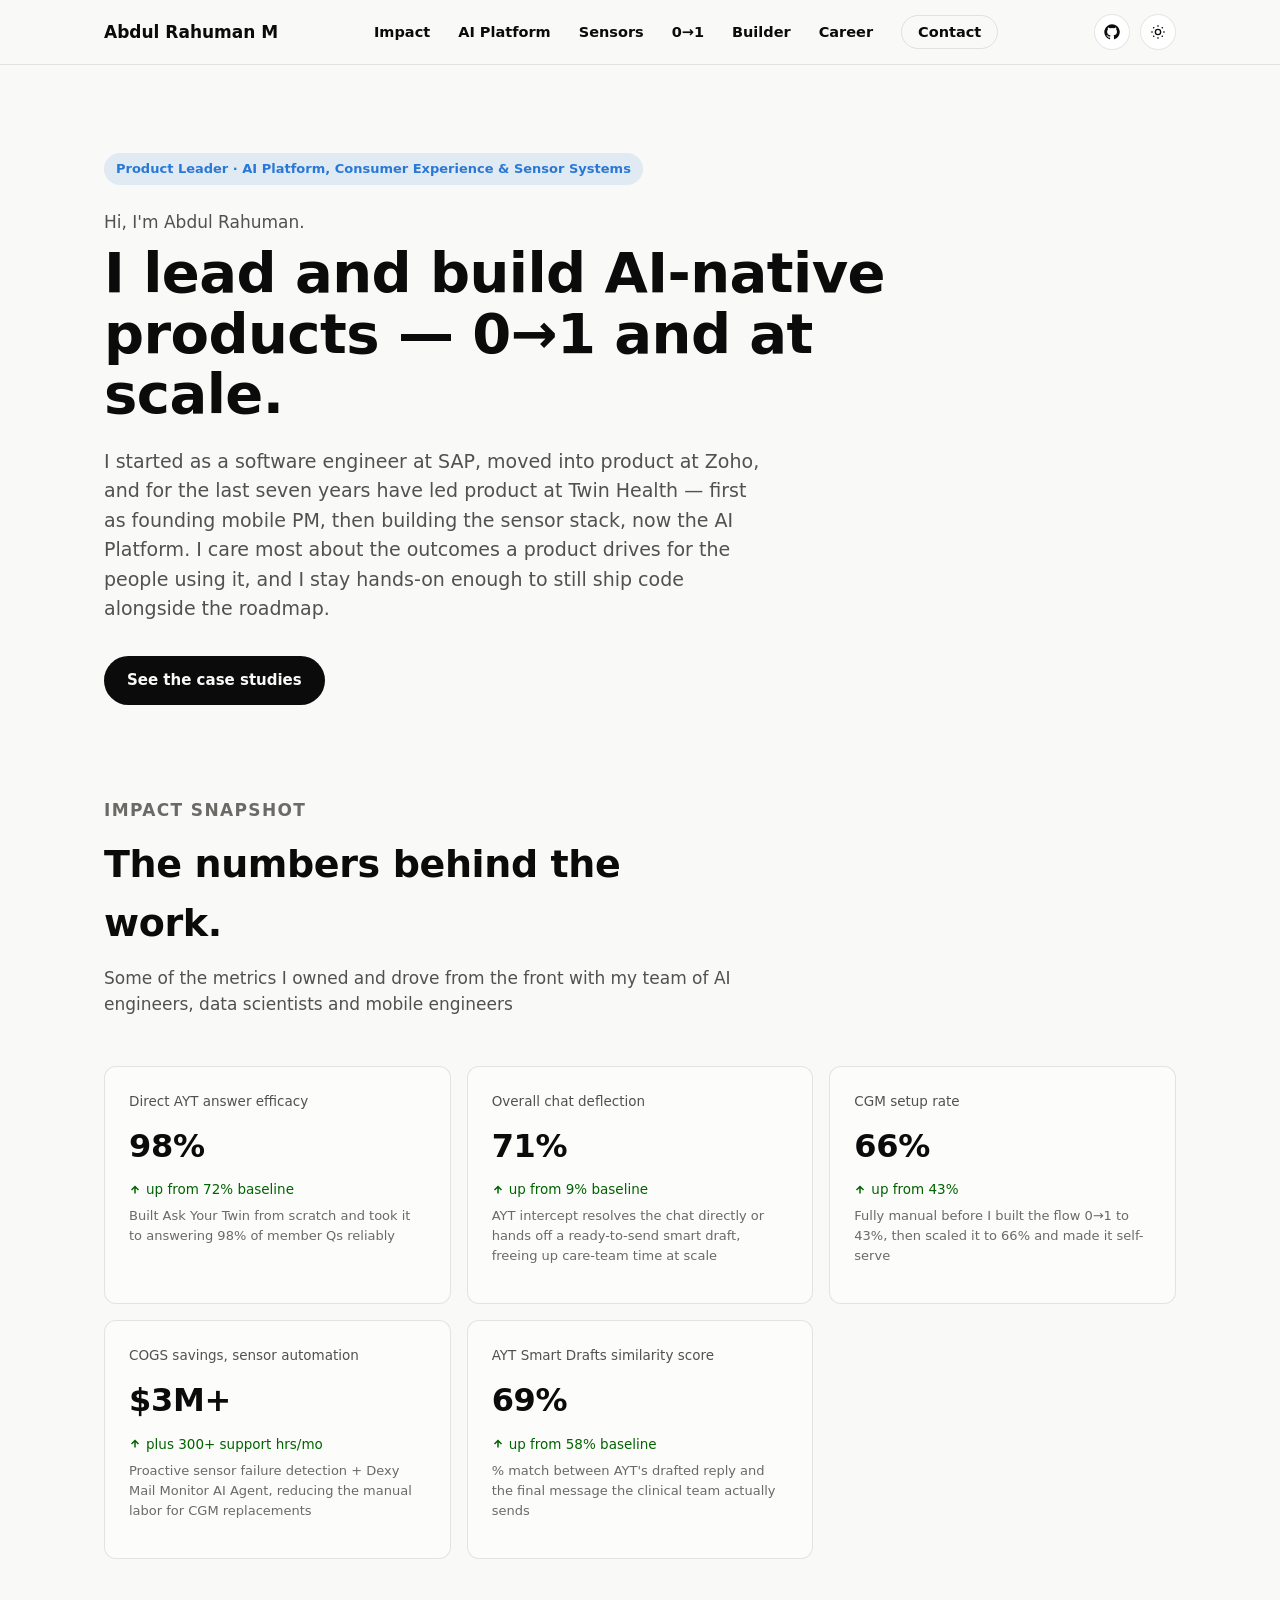
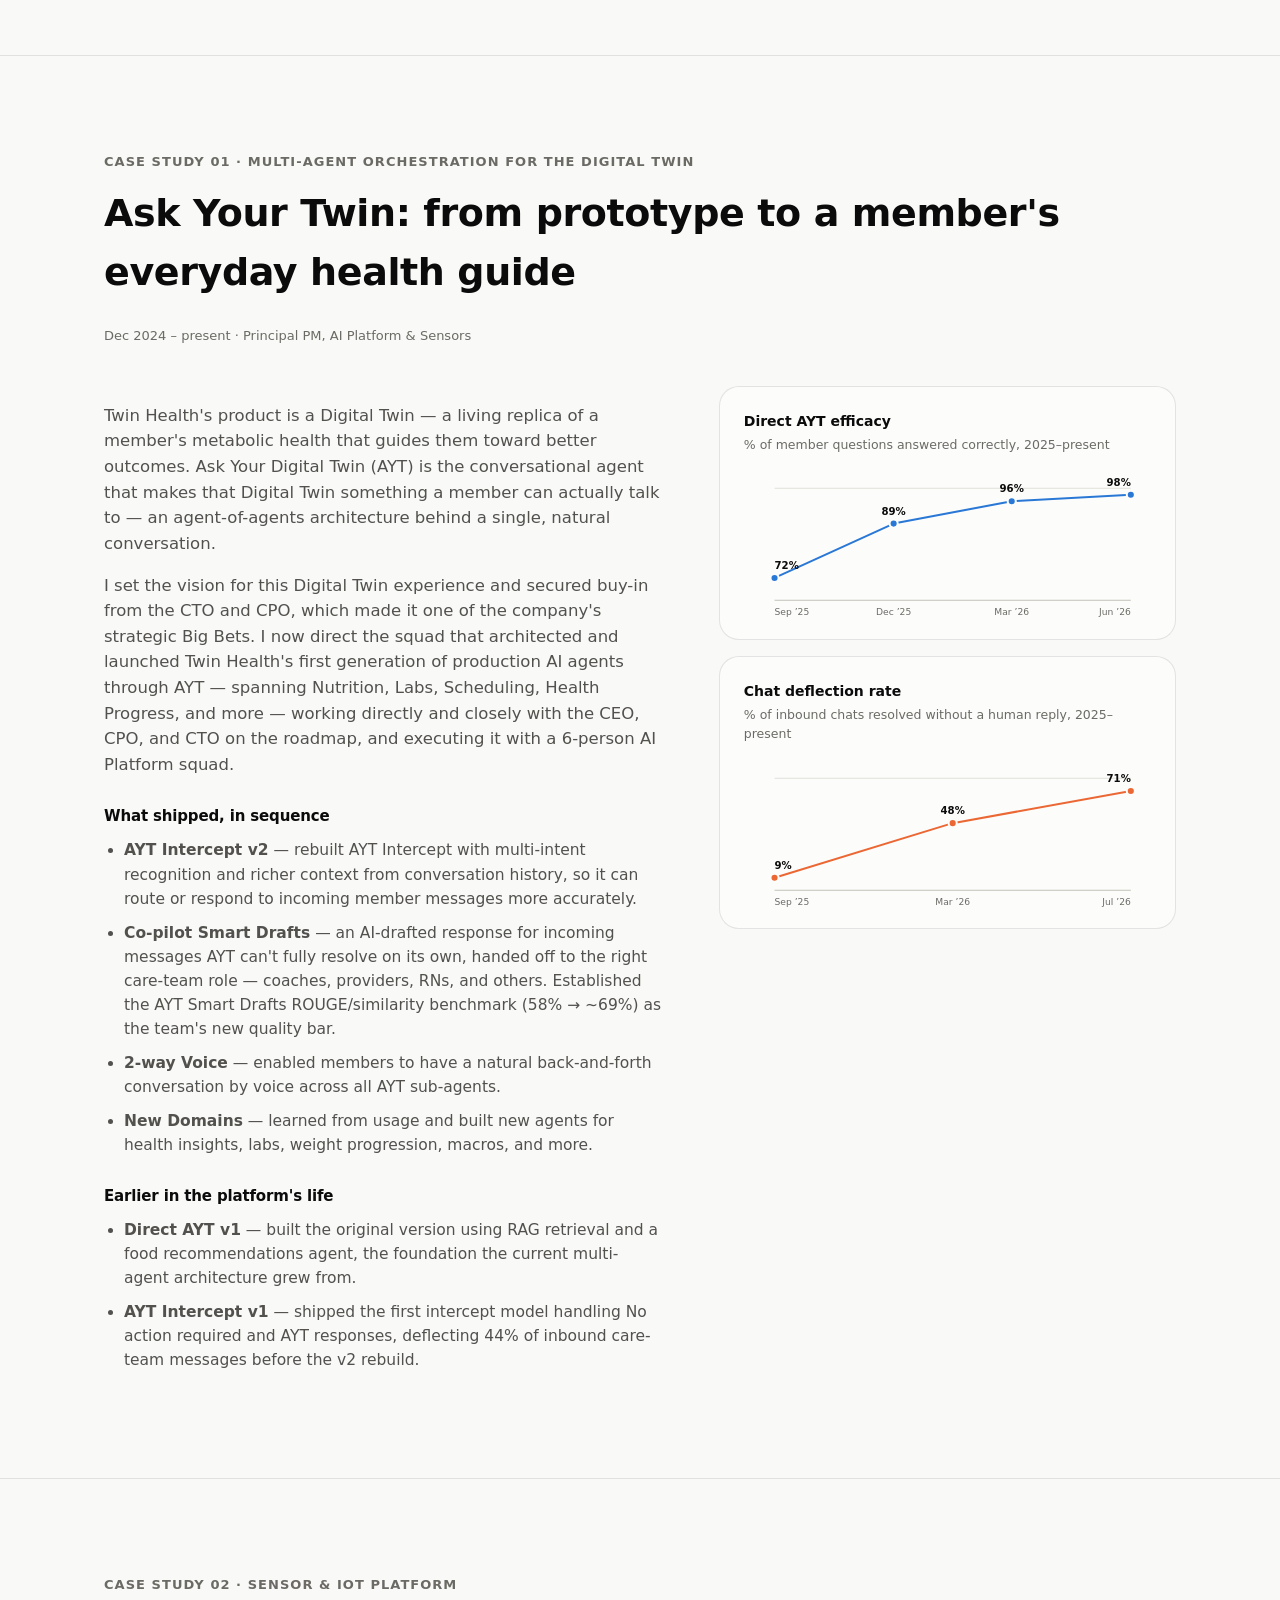
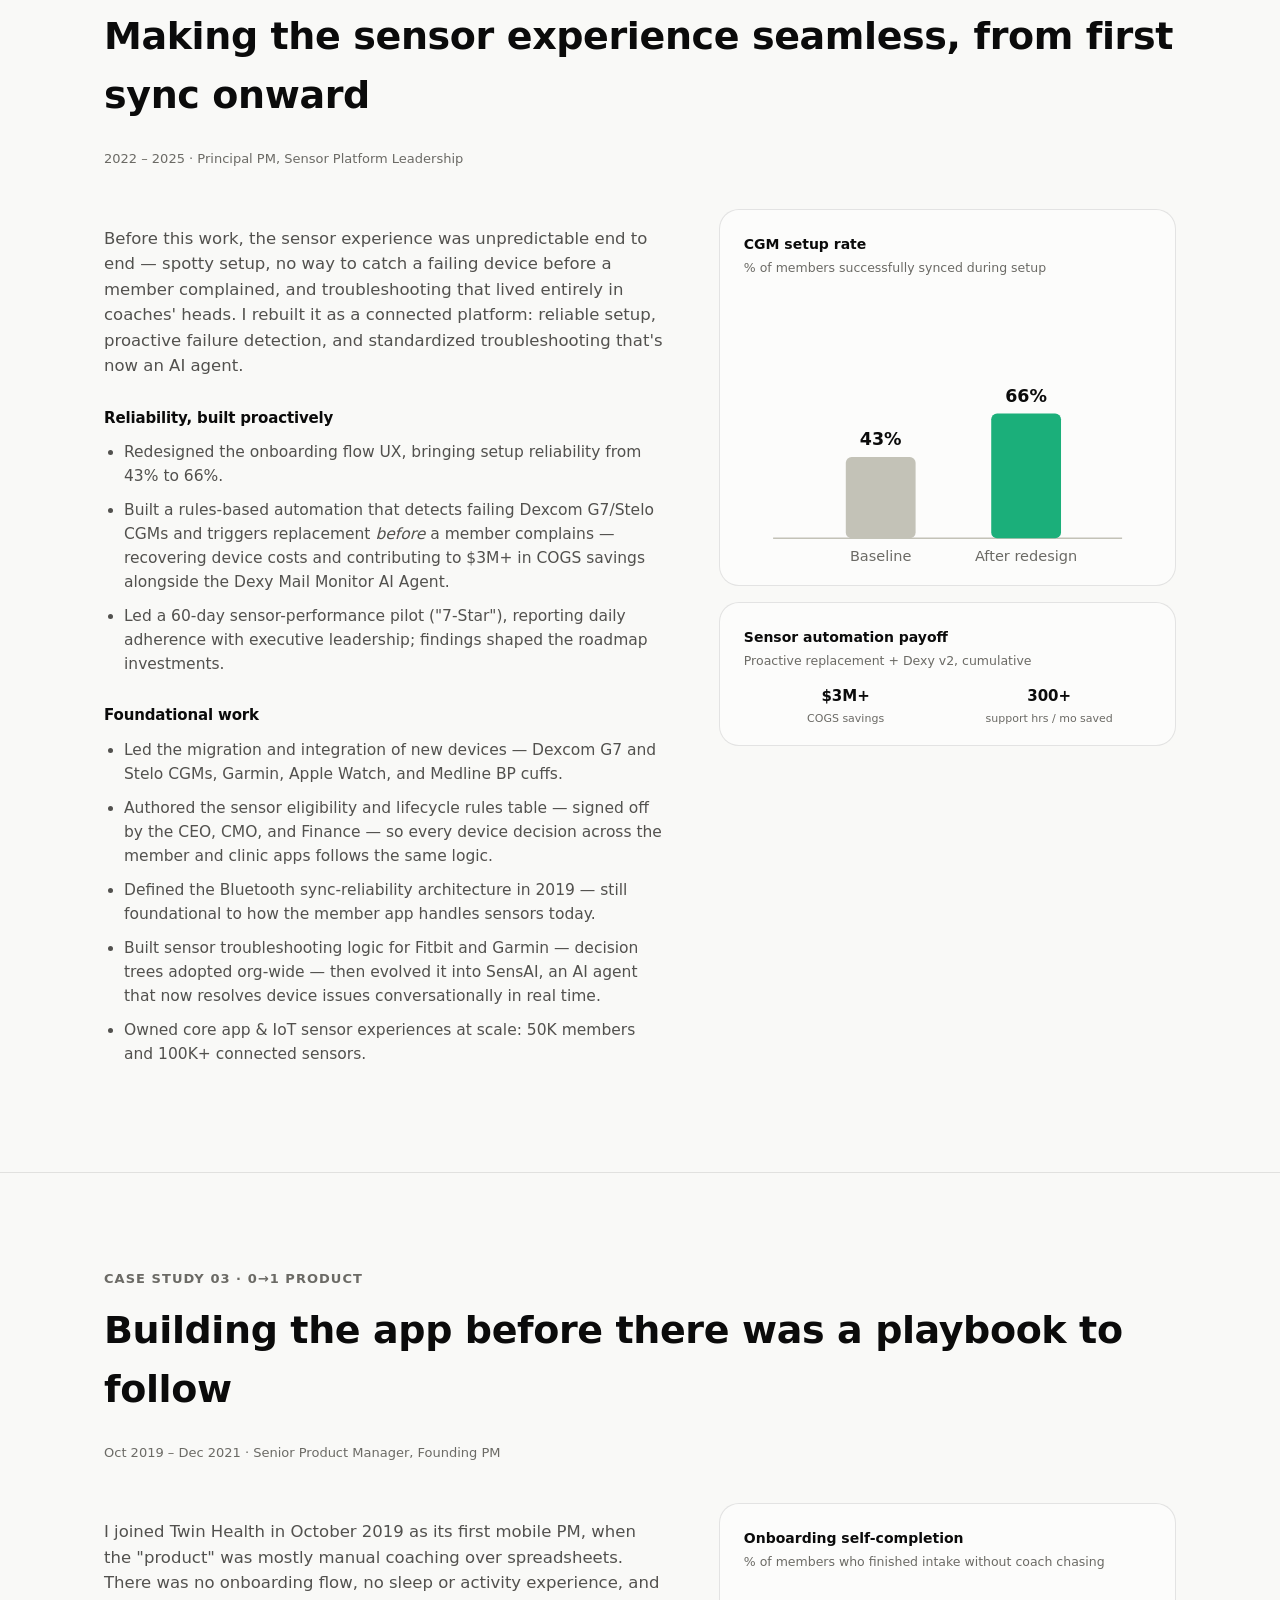
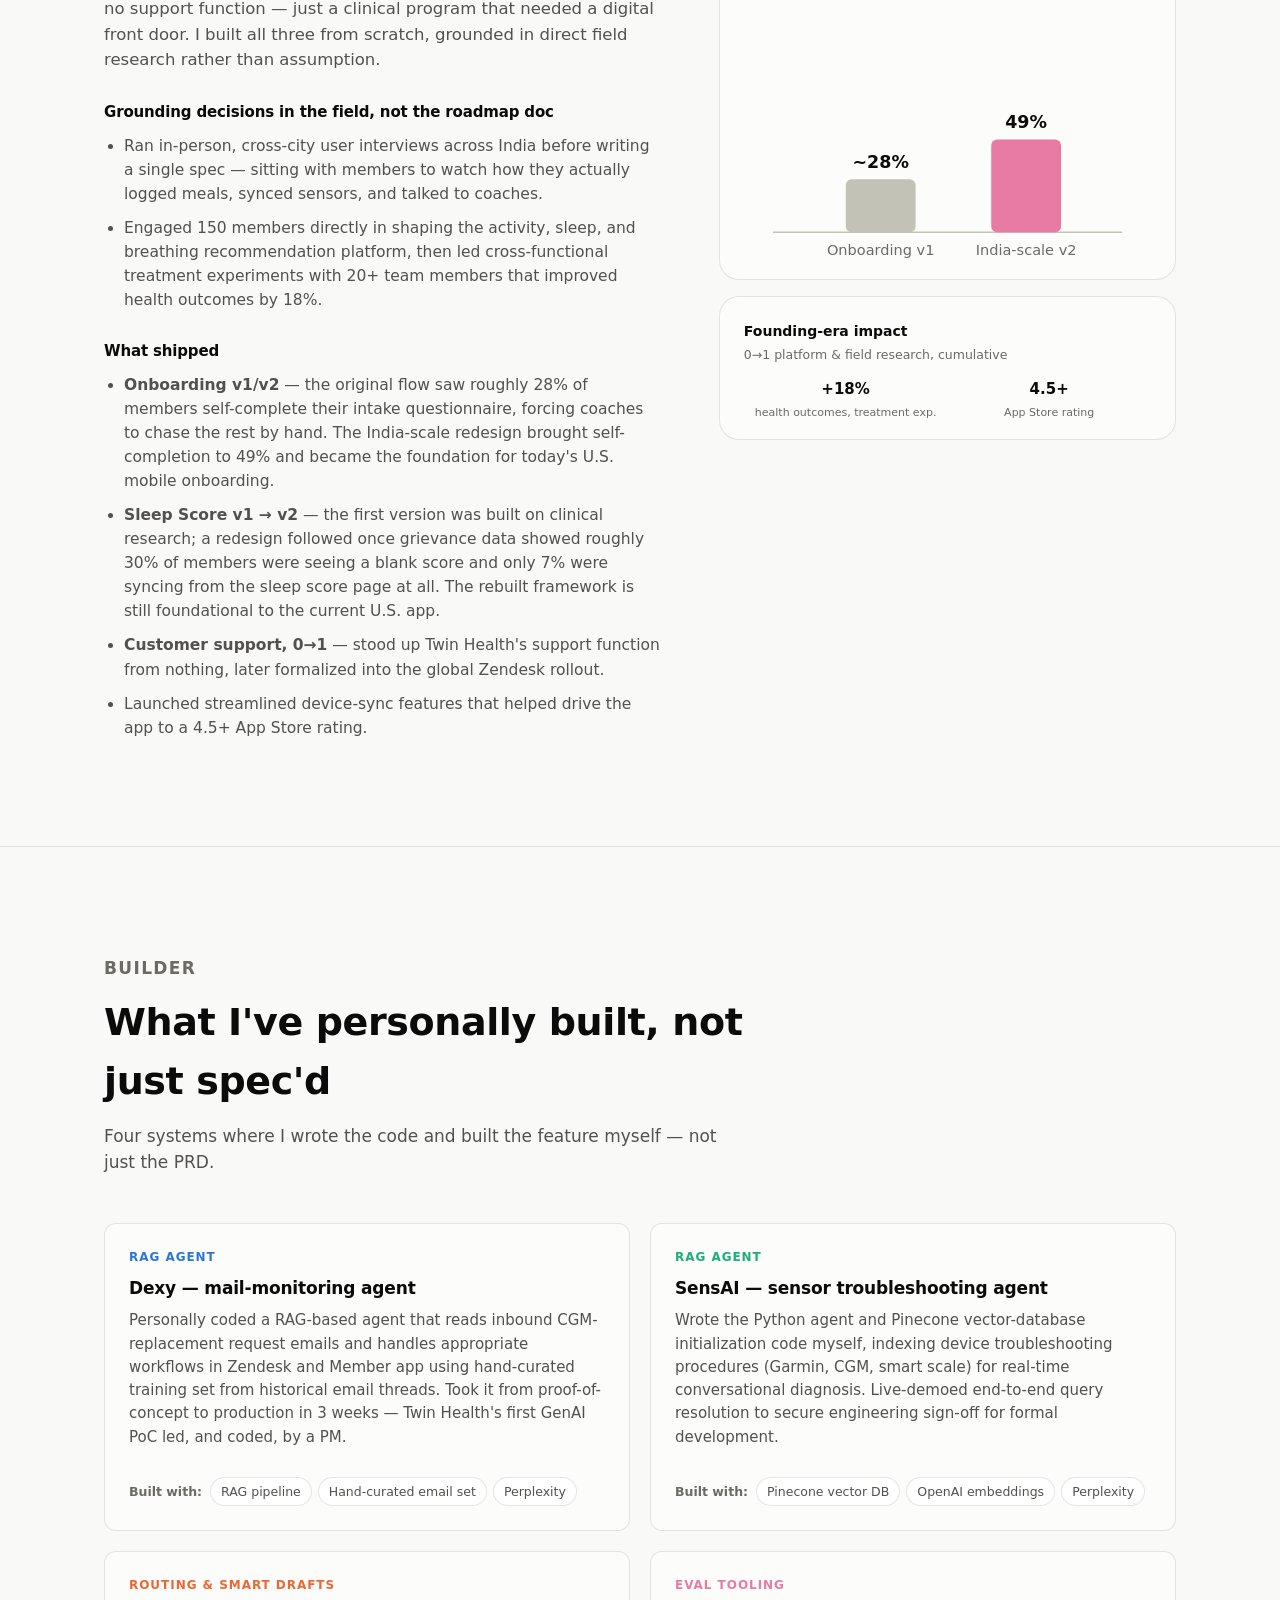
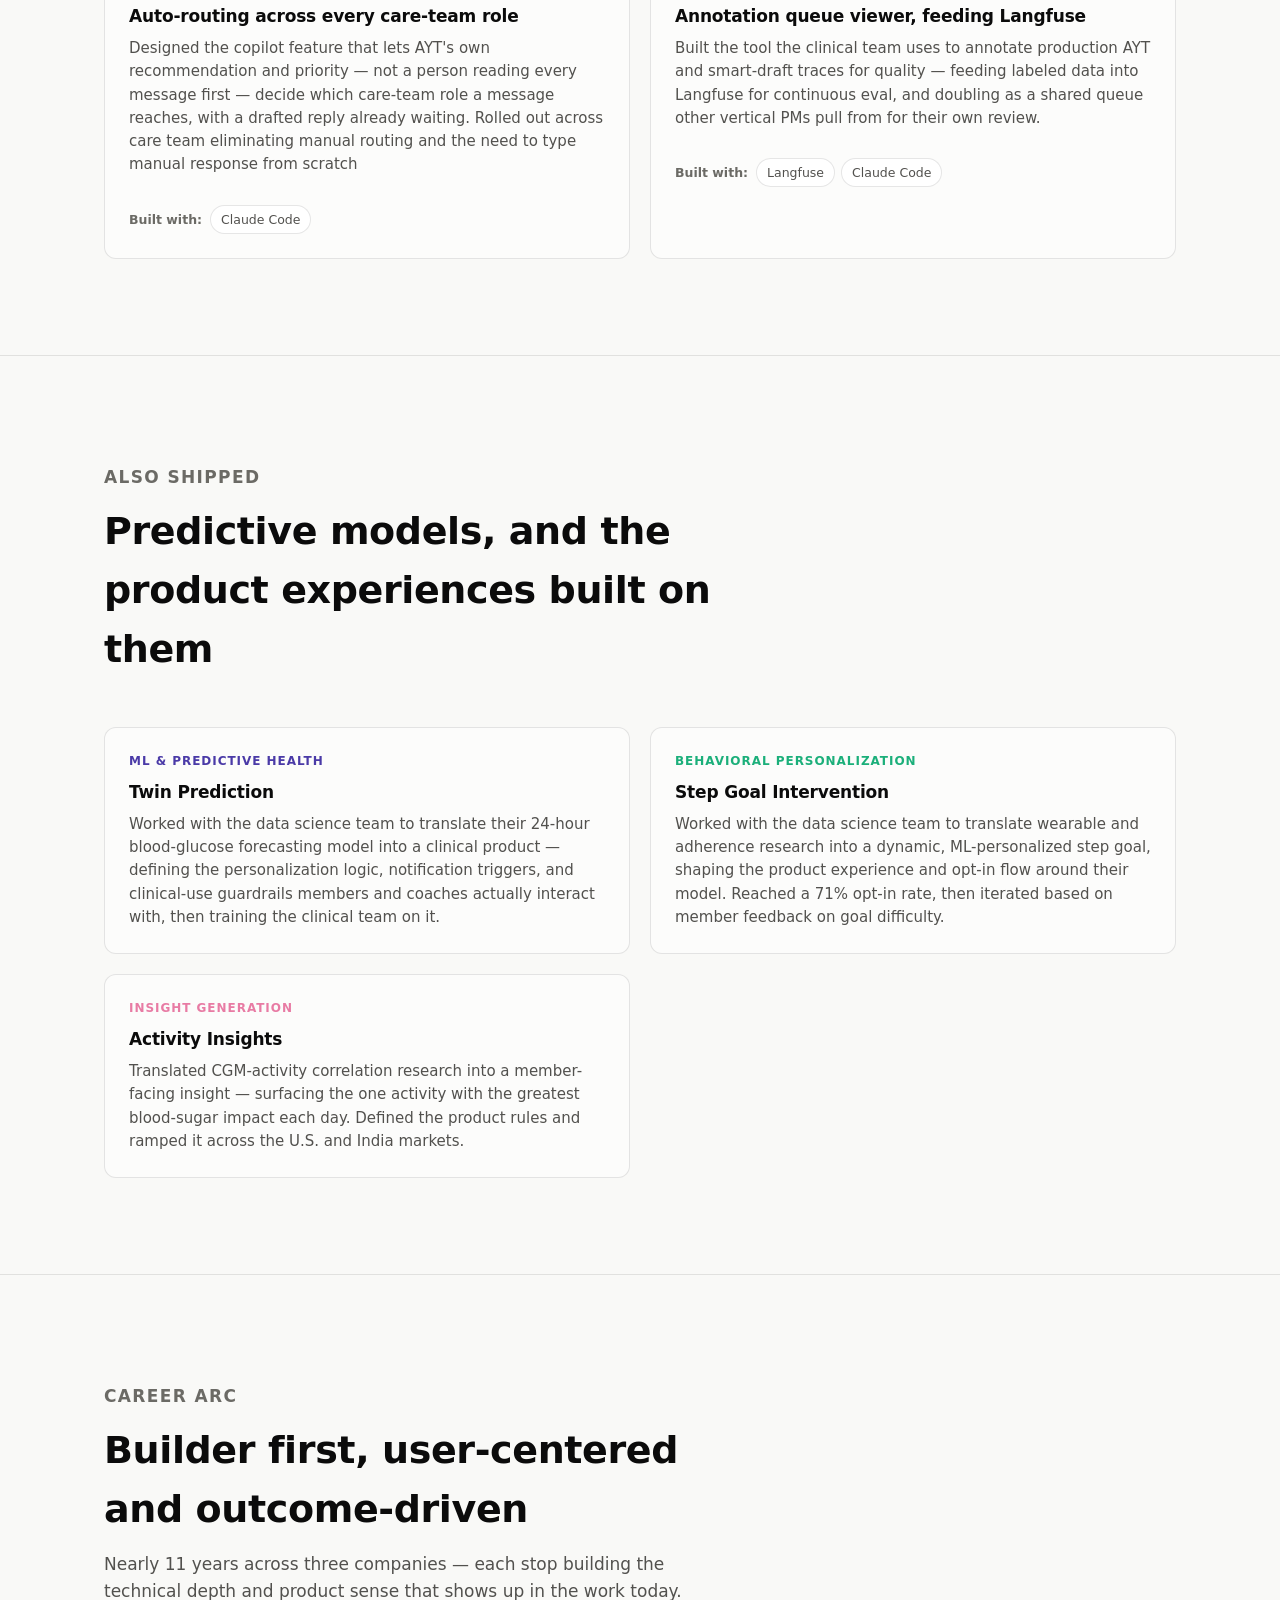
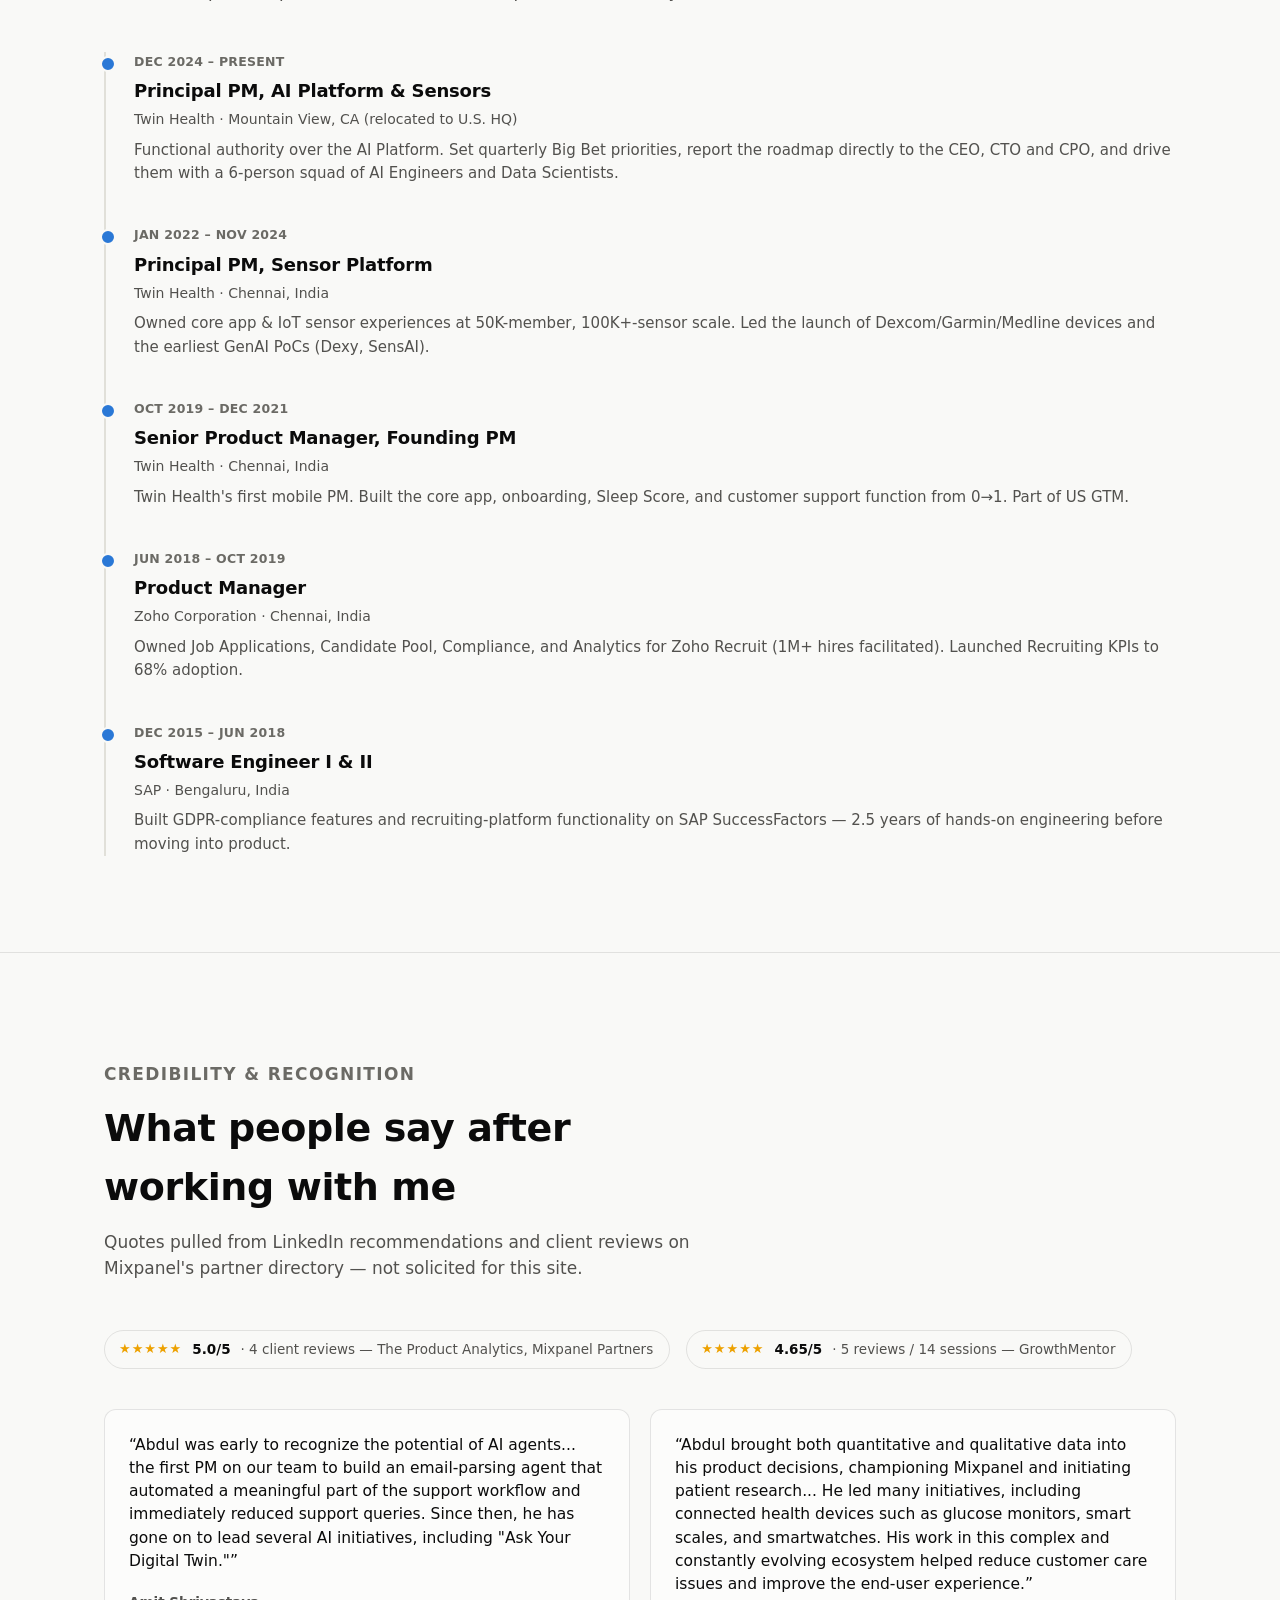
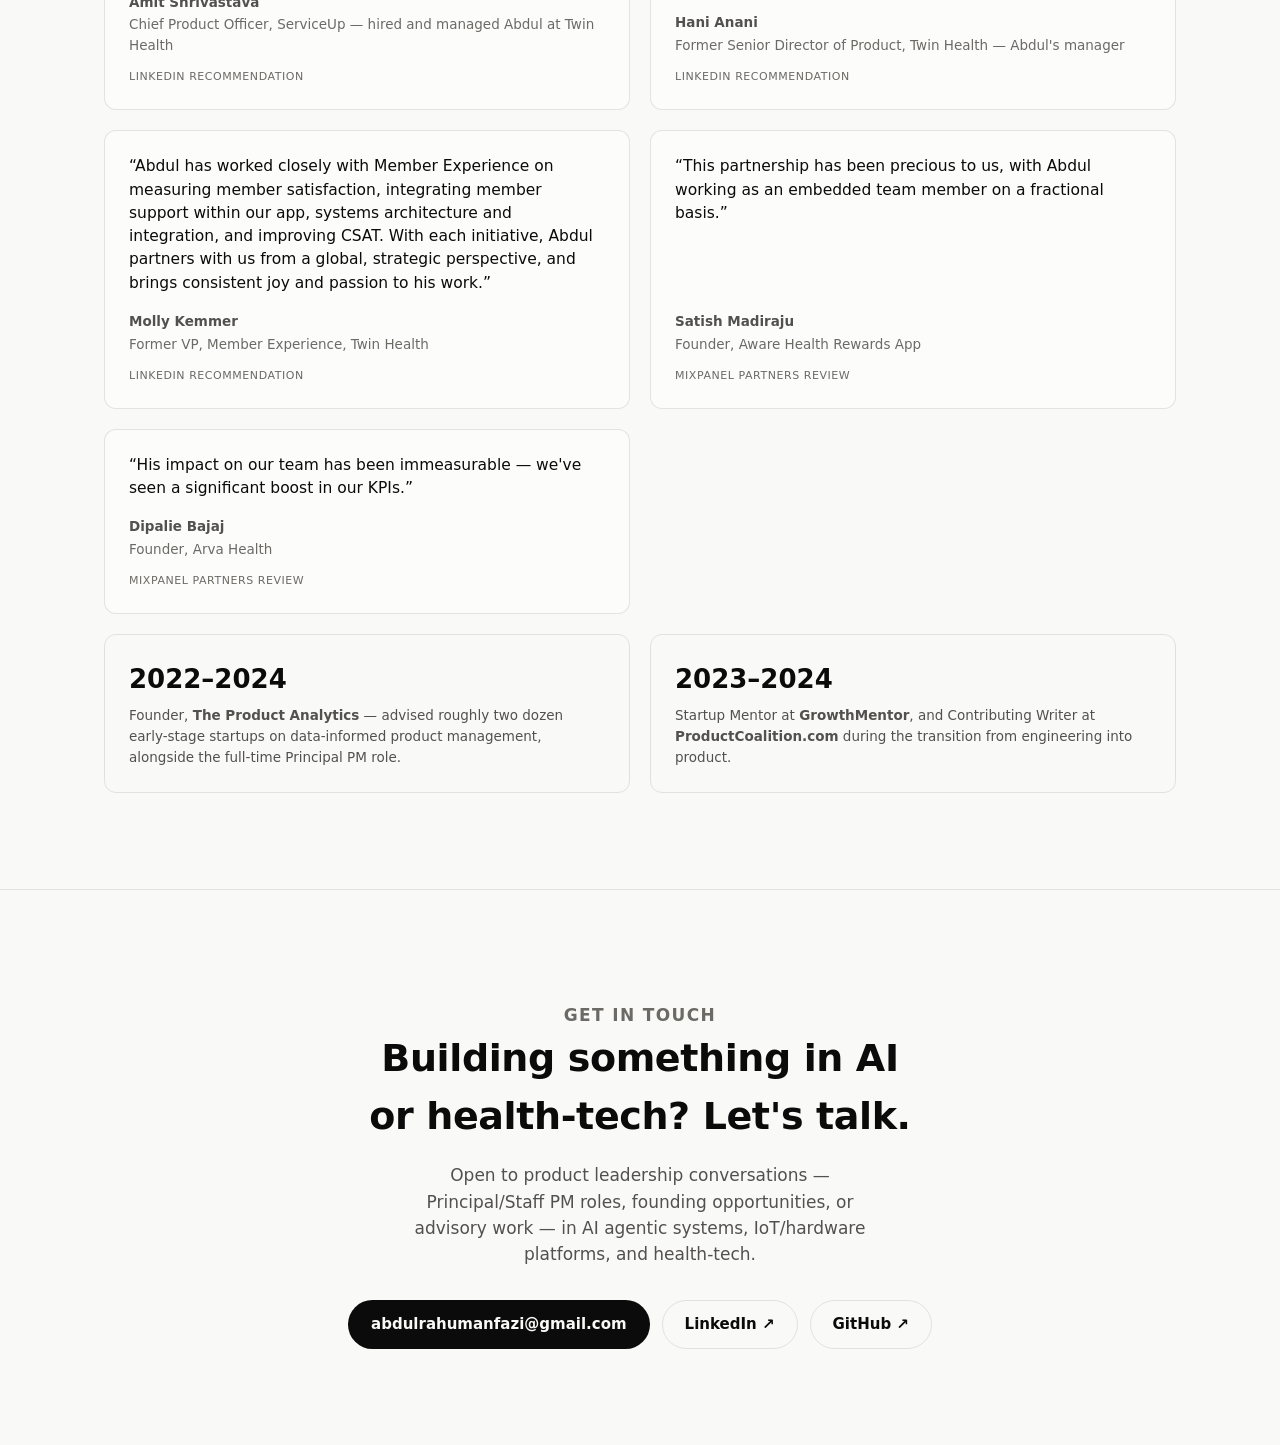
==== commit bed1b90d: "Reposition hero kicker and meta as Product Leader across AI Platform, Consumer Experience, and Senso" ====
--- a/index.html
+++ b/index.html
@@ -4,7 +4,7 @@
 <meta charset="UTF-8">
 <meta name="viewport" content="width=device-width, initial-scale=1">
 <title>Abdul Rahuman M — Product Leader, AI Platform &amp; Sensor Systems</title>
-<meta name="description" content="Principal Product Manager building production AI agentic systems and IoT sensor platforms at Twin Health — from 72% to 98% efficacy, 43% to 66% setup rates, $3M+ in COGS savings.">
+<meta name="description" content="Product Leader building production AI agentic systems and IoT sensor platforms at Twin Health — from 72% to 98% efficacy, 43% to 66% setup rates, $3M+ in COGS savings.">
 <meta property="og:type" content="website">
 <meta property="og:url" content="https://abdulrahuman.com/">
 <meta property="og:title" content="Abdul Rahuman M — Product Leader, AI Platform & Sensor Systems">
@@ -12,7 +12,7 @@
 <meta property="og:image" content="https://abdulrahuman.com/assets/og-image.png">
 <meta property="og:image:width" content="1200">
 <meta property="og:image:height" content="630">
-<meta property="og:image:alt" content="Abdul Rahuman M — Principal Product Manager. Building production AI agentic systems and IoT sensor platforms in health-tech.">
+<meta property="og:image:alt" content="Abdul Rahuman M — Product Leader. Building production AI agentic systems and IoT sensor platforms in health-tech.">
 <meta name="twitter:card" content="summary_large_image">
 <meta name="twitter:title" content="Abdul Rahuman M — Product Leader, AI Platform & Sensor Systems">
 <meta name="twitter:description" content="Case studies in AI agentic systems and sensor/IoT platforms shipped at scale.">
@@ -54,7 +54,7 @@
   <!-- HERO -->
   <header class="hero">
     <div class="wrap">
-      <span class="hero-kicker">Principal Product Manager · AI Platform &amp; Sensor Systems</span>
+      <span class="hero-kicker">Product Leader · AI Platform, Consumer Experience &amp; Sensor Systems</span>
       <p class="hero-greeting">Hi, I'm Abdul Rahuman.</p>
       <h1>I lead and build AI-native products — 0→1 and at scale.</h1>
       <p class="lede">I started as a software engineer at SAP, moved into product at Zoho, and for the last seven years have led product at Twin Health — first as founding mobile PM, then building the sensor stack, now the AI Platform. I care most about the outcomes a product drives for the people using it, and I stay hands-on enough to still ship code alongside the roadmap.</p>
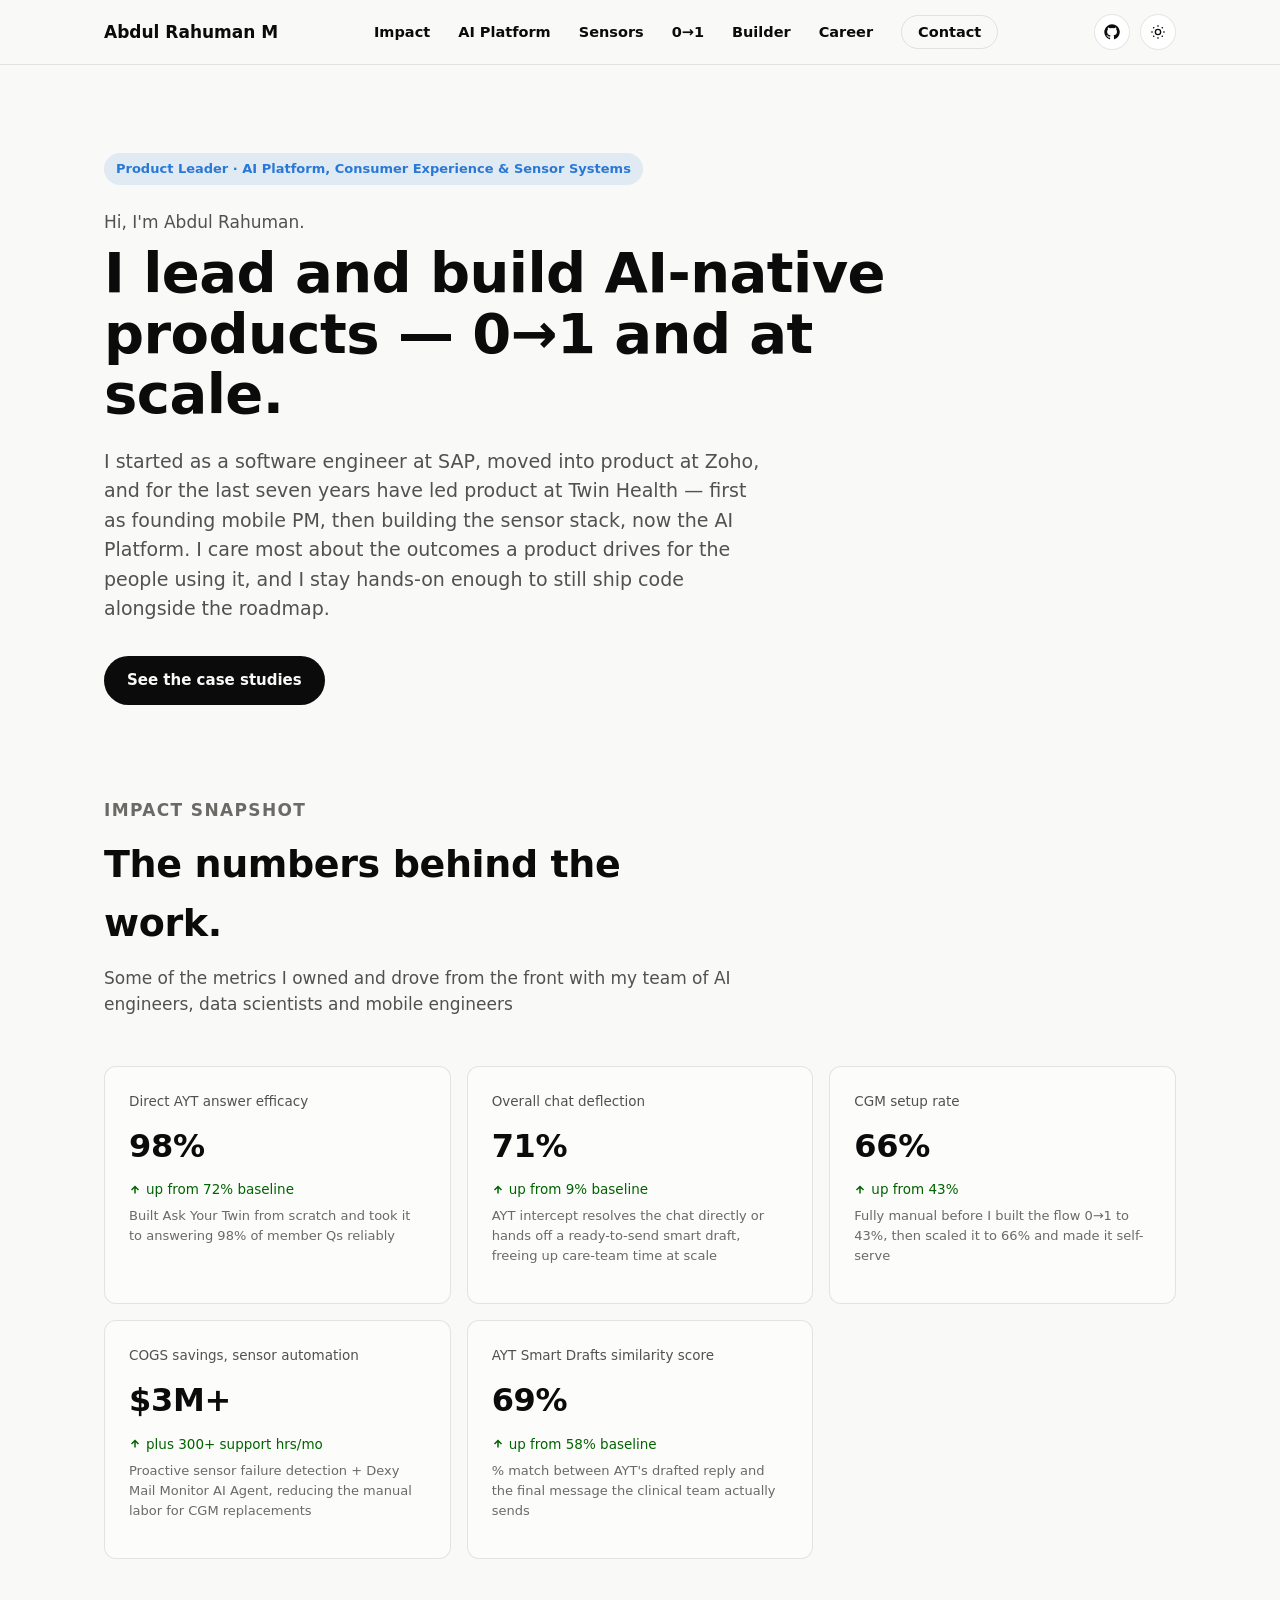
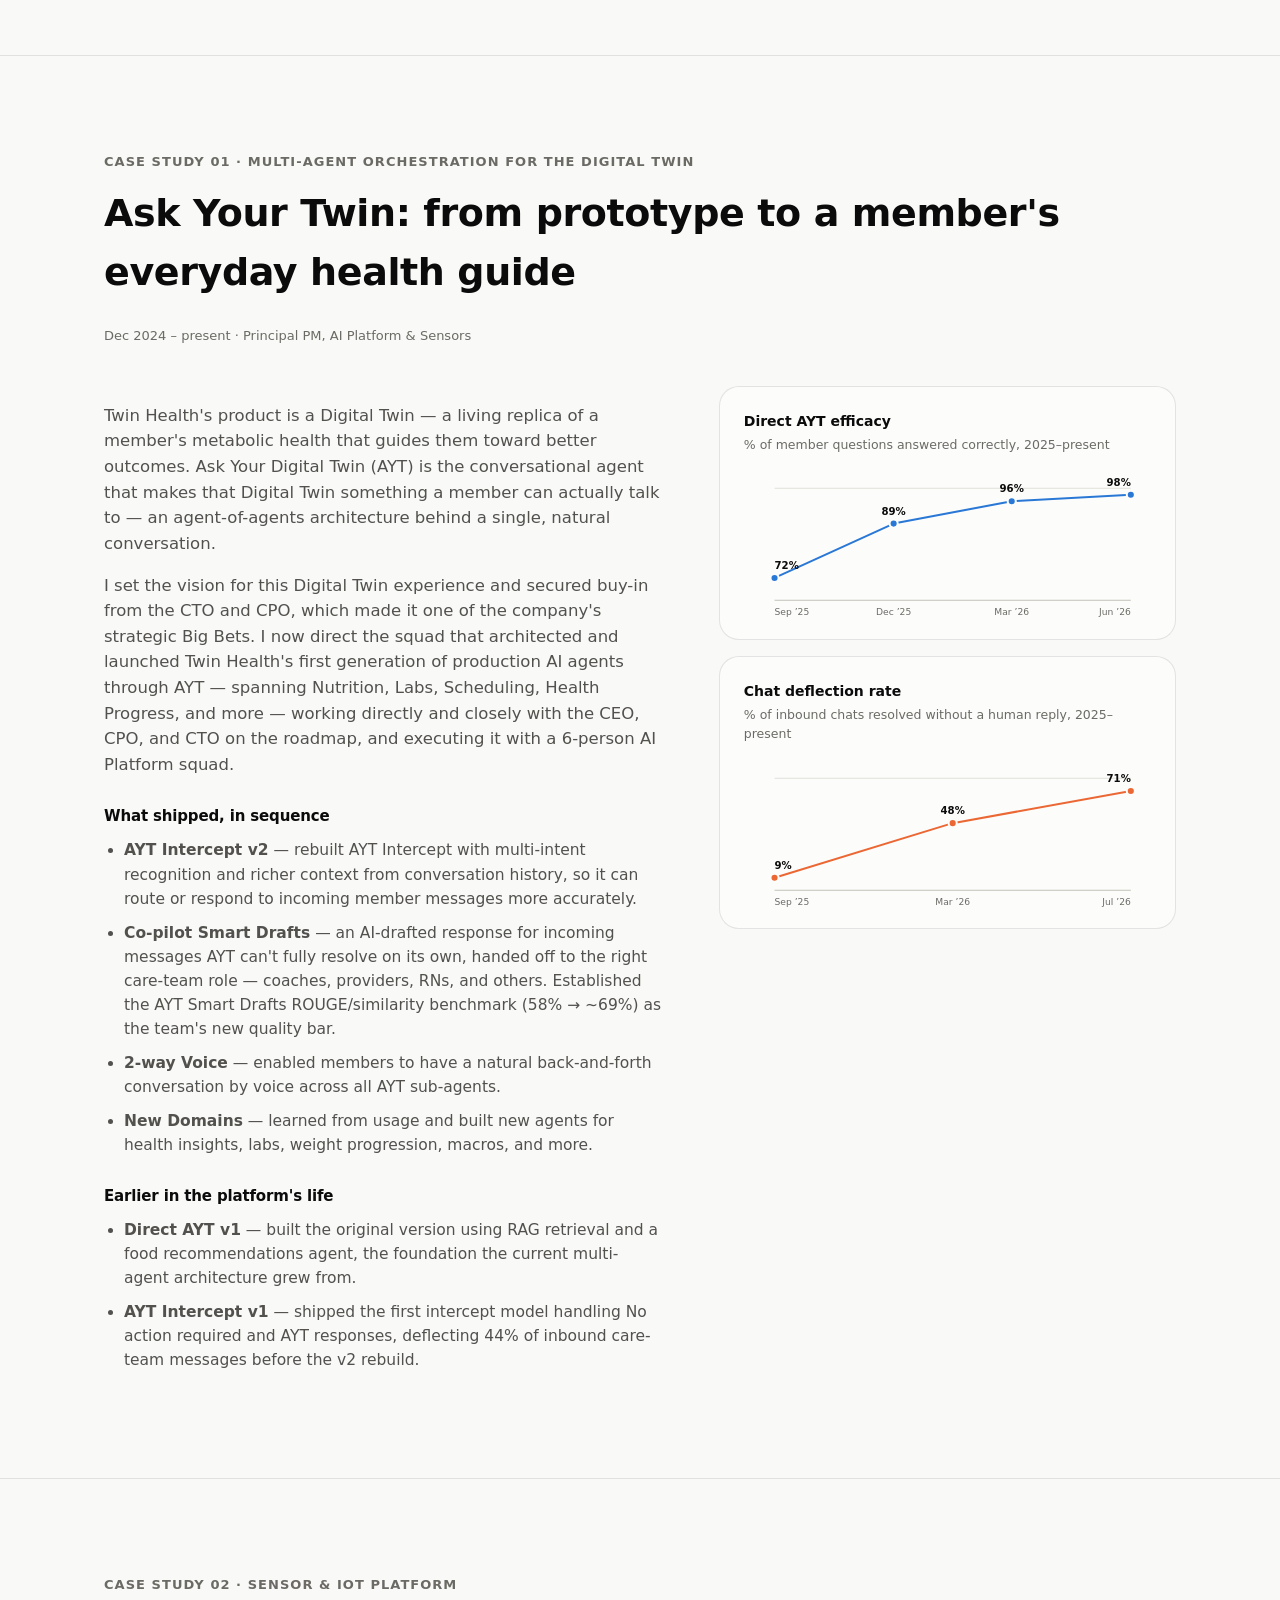
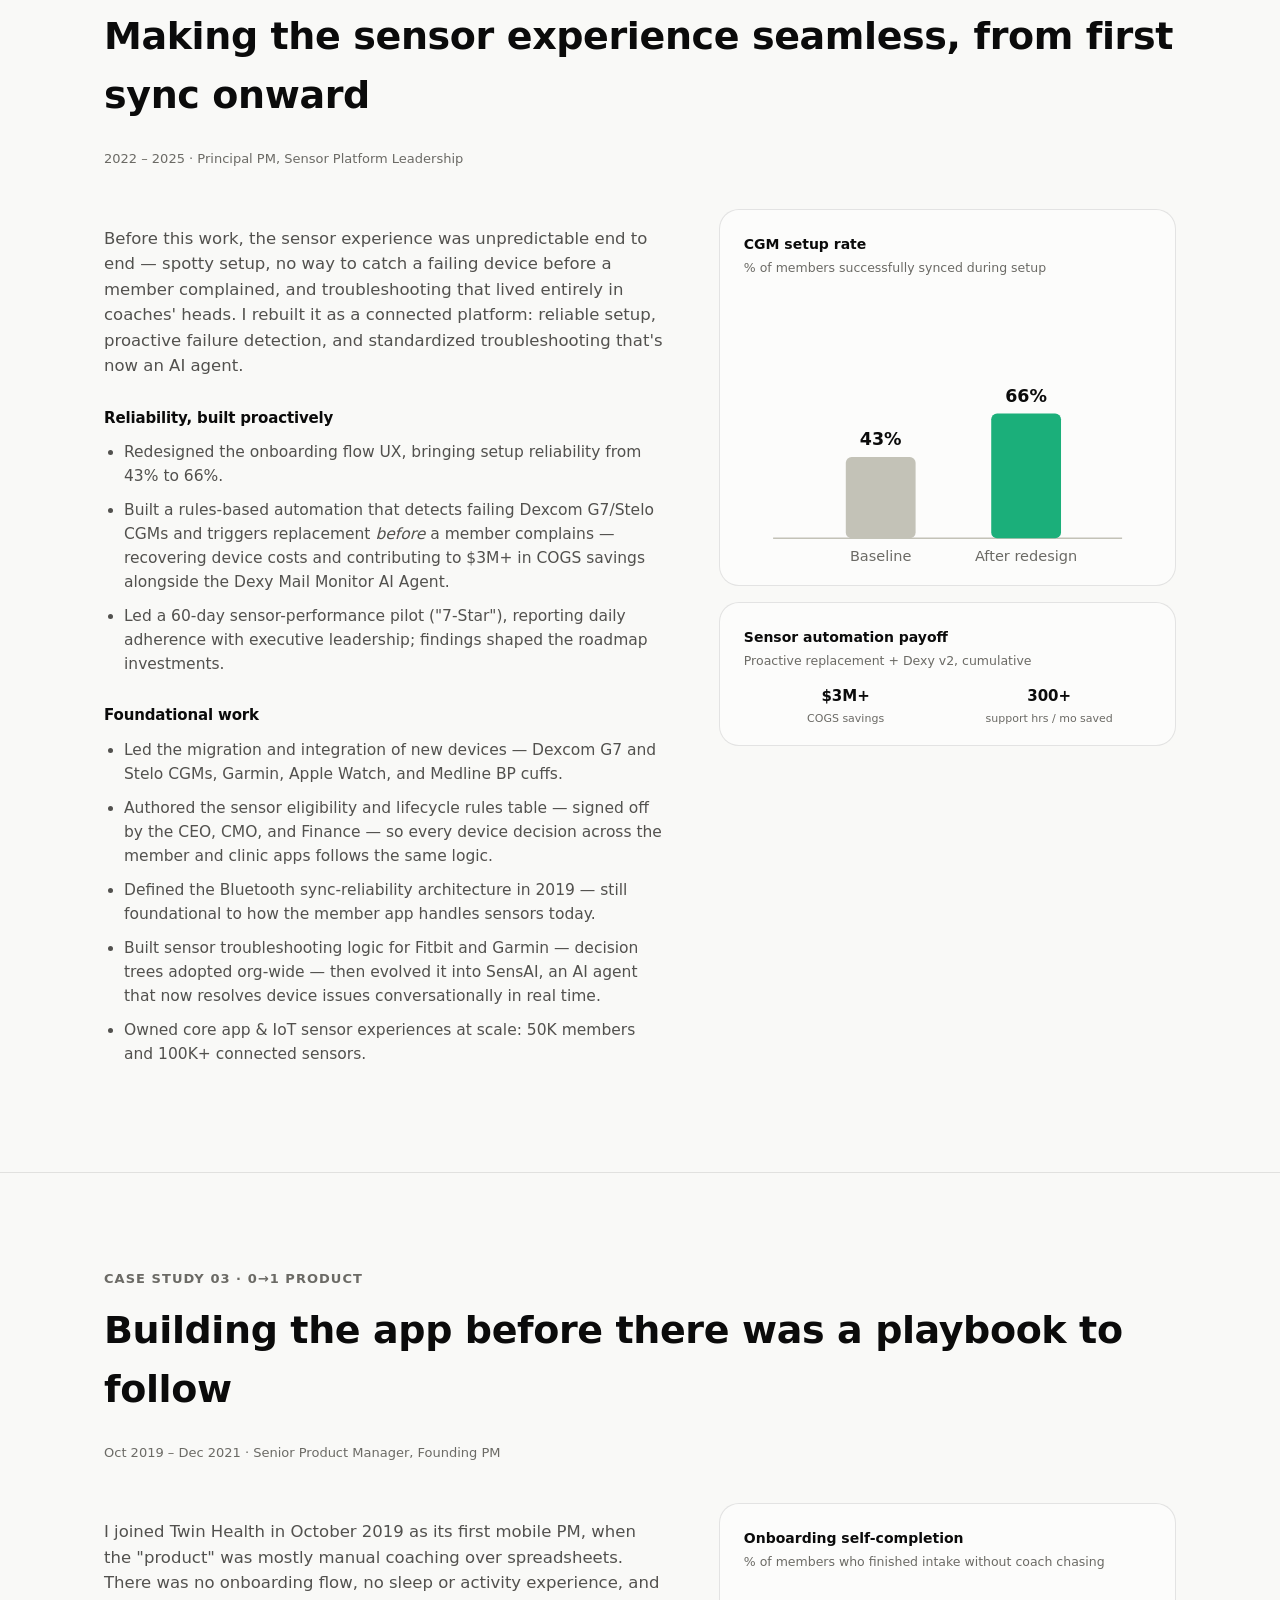
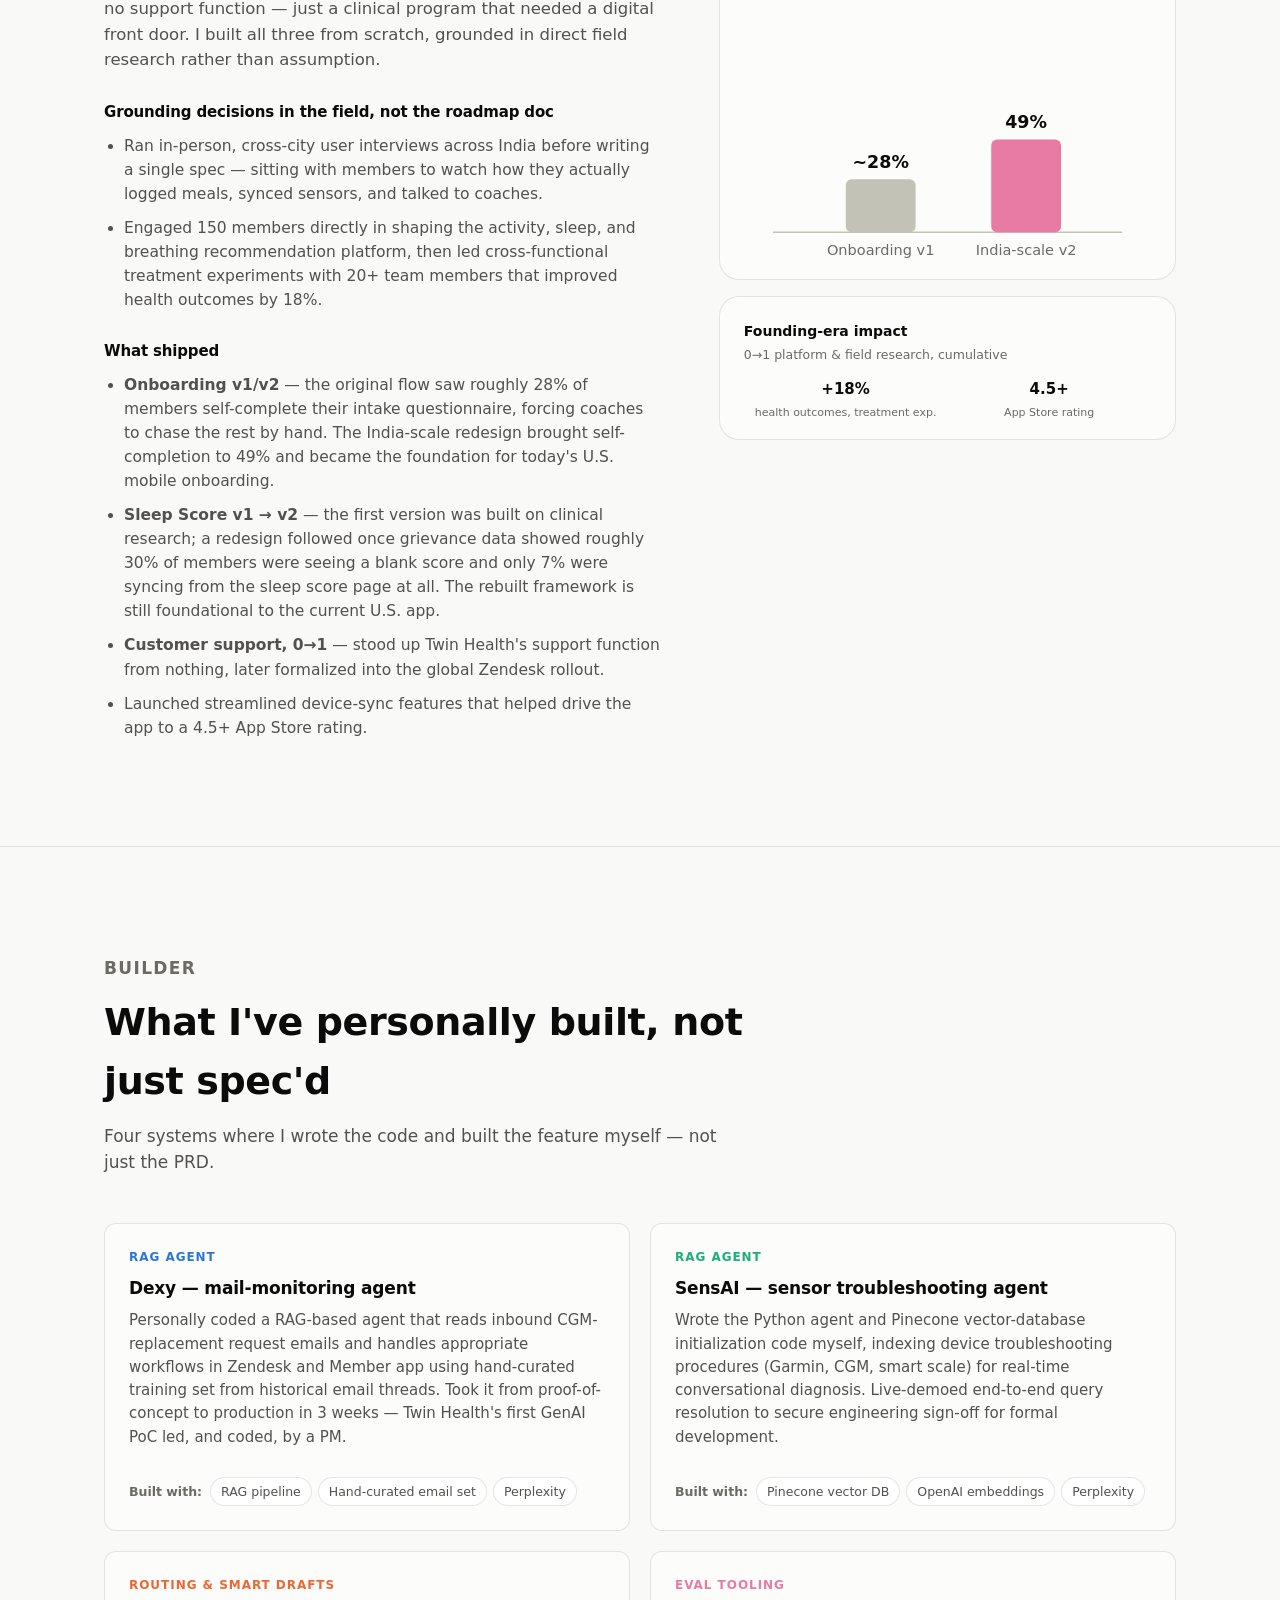
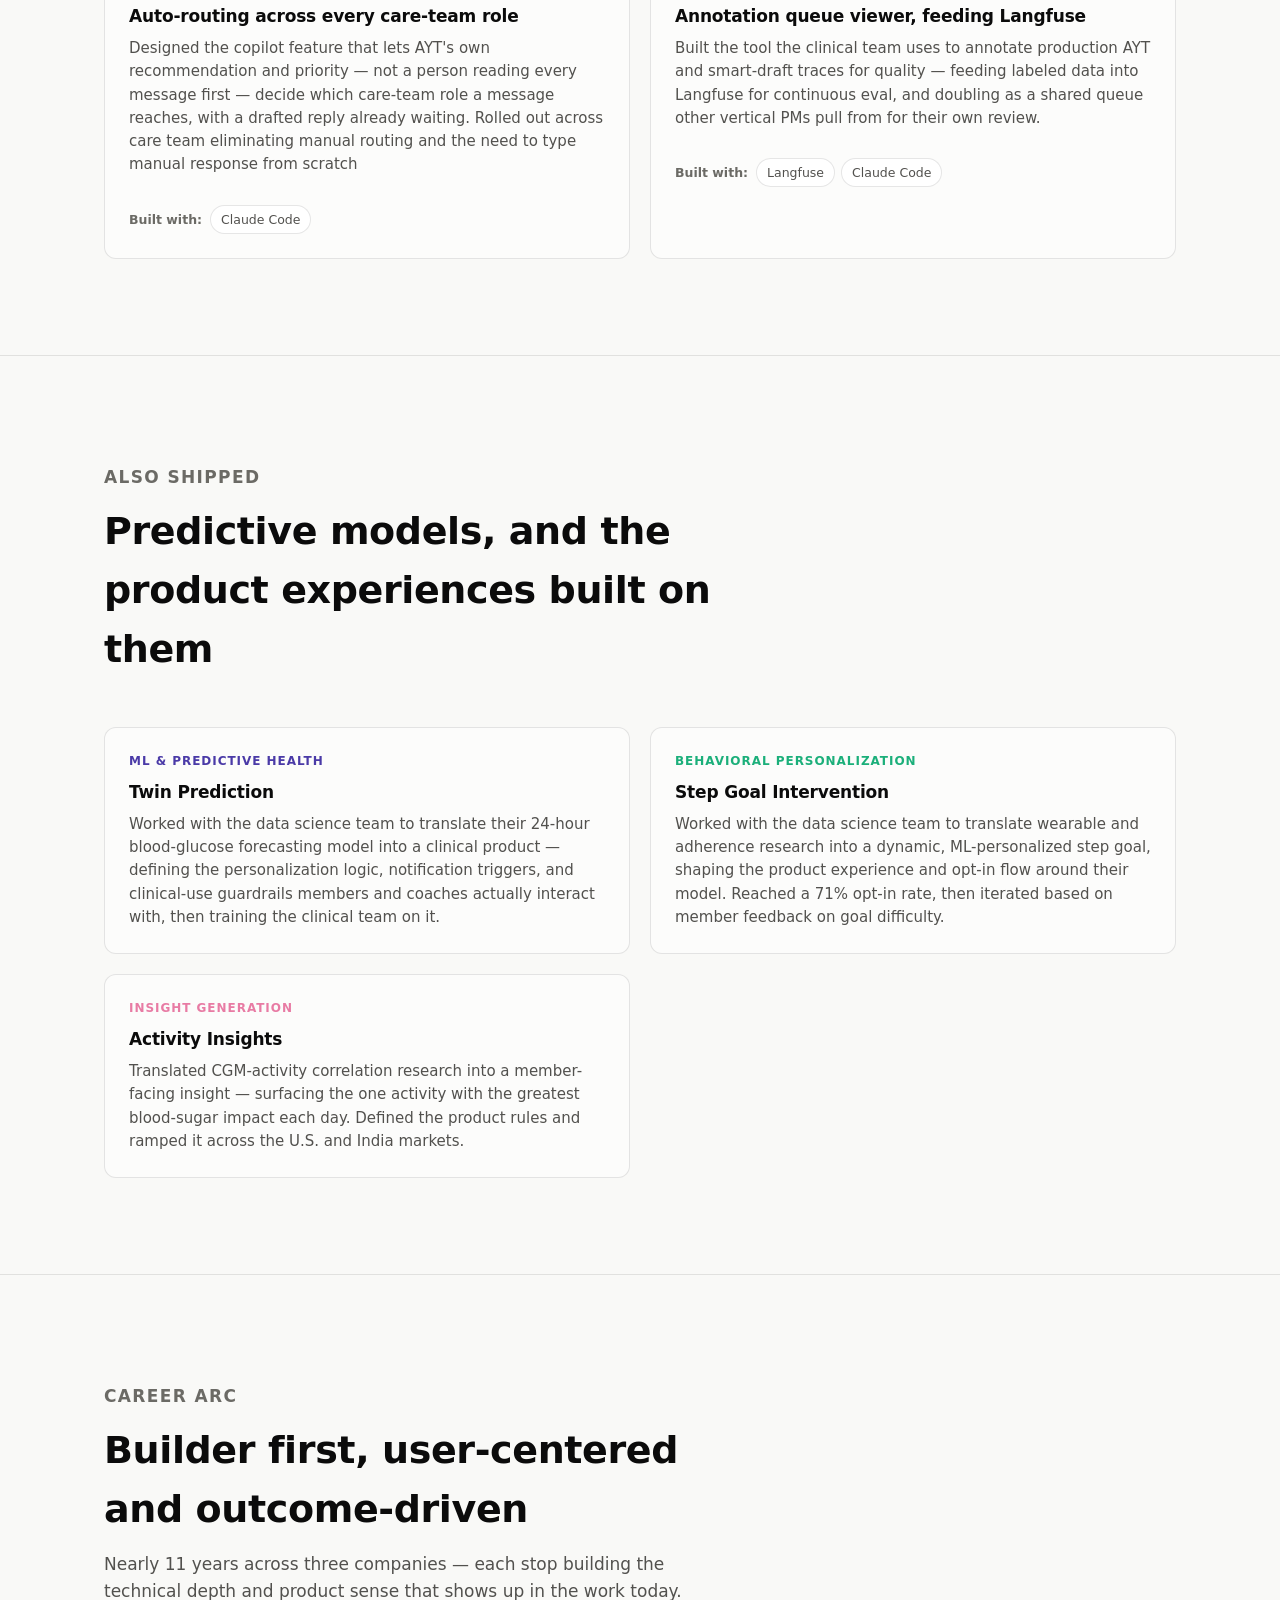
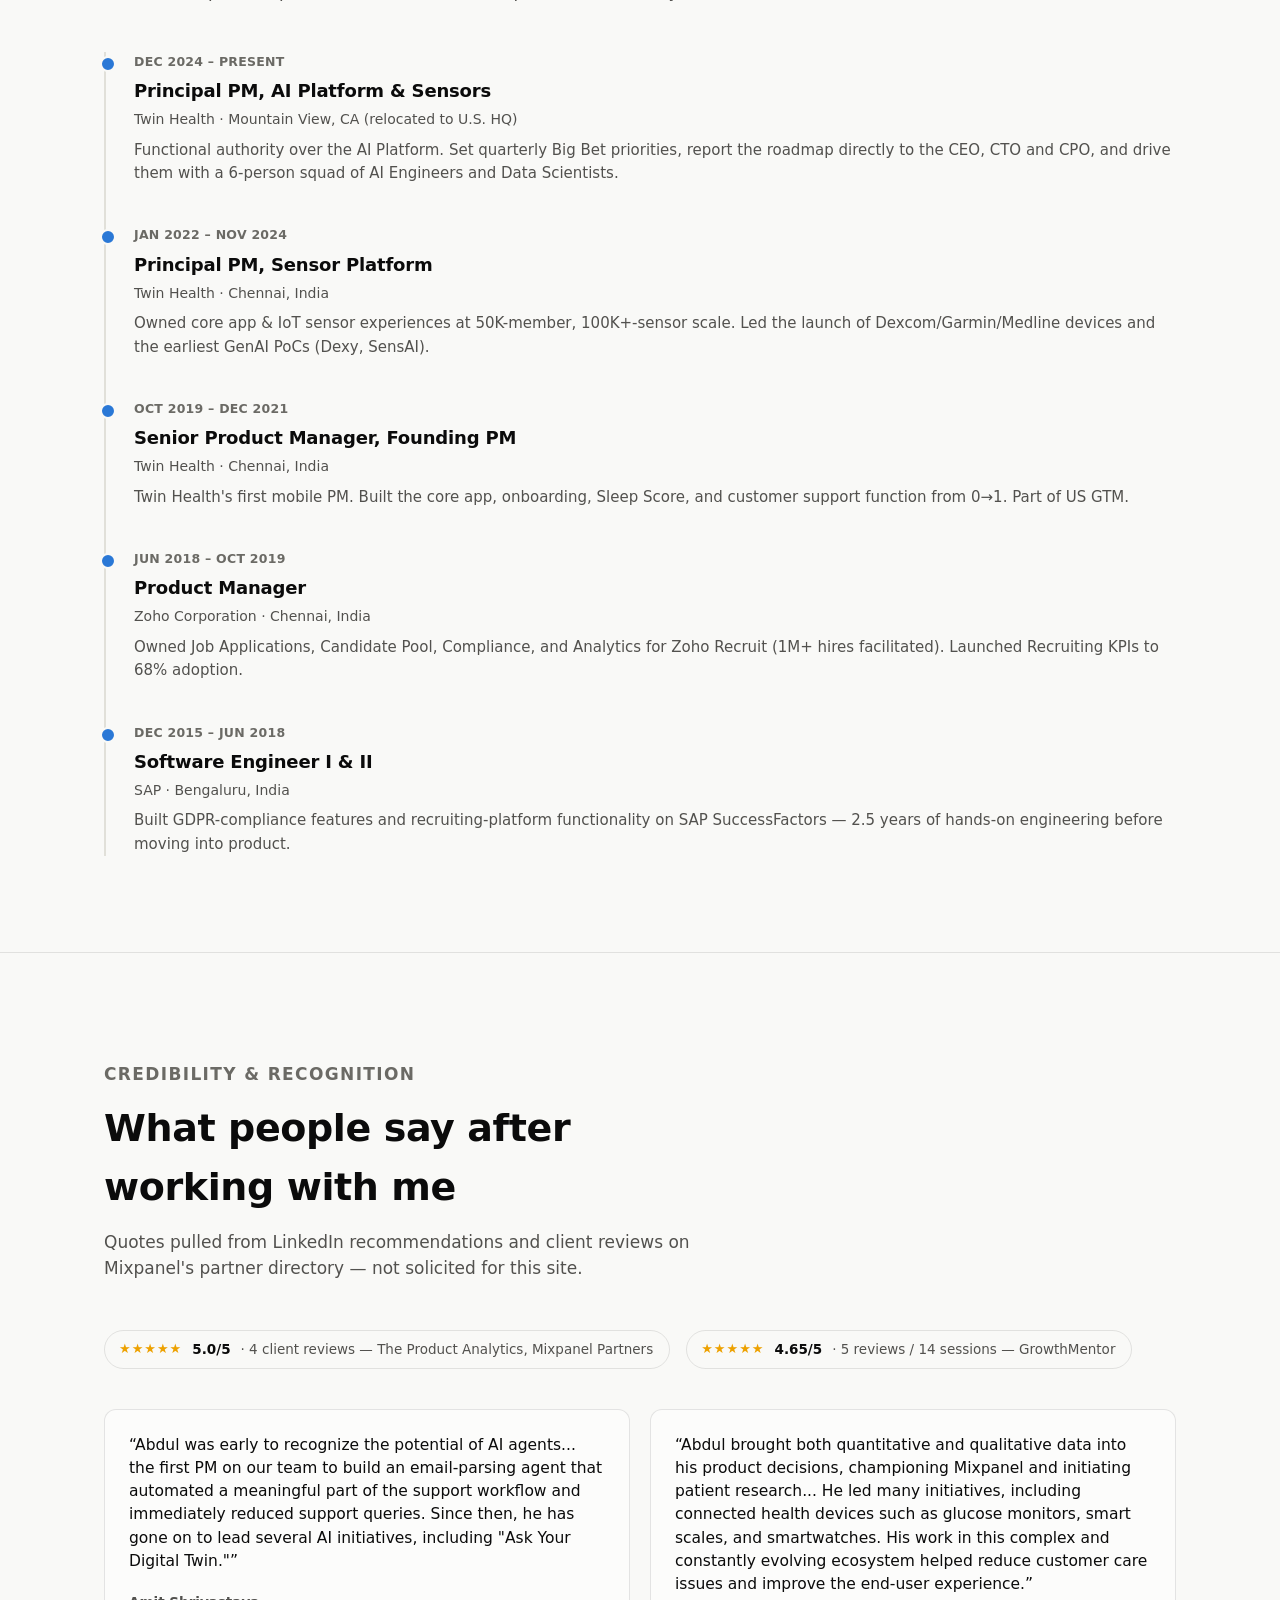
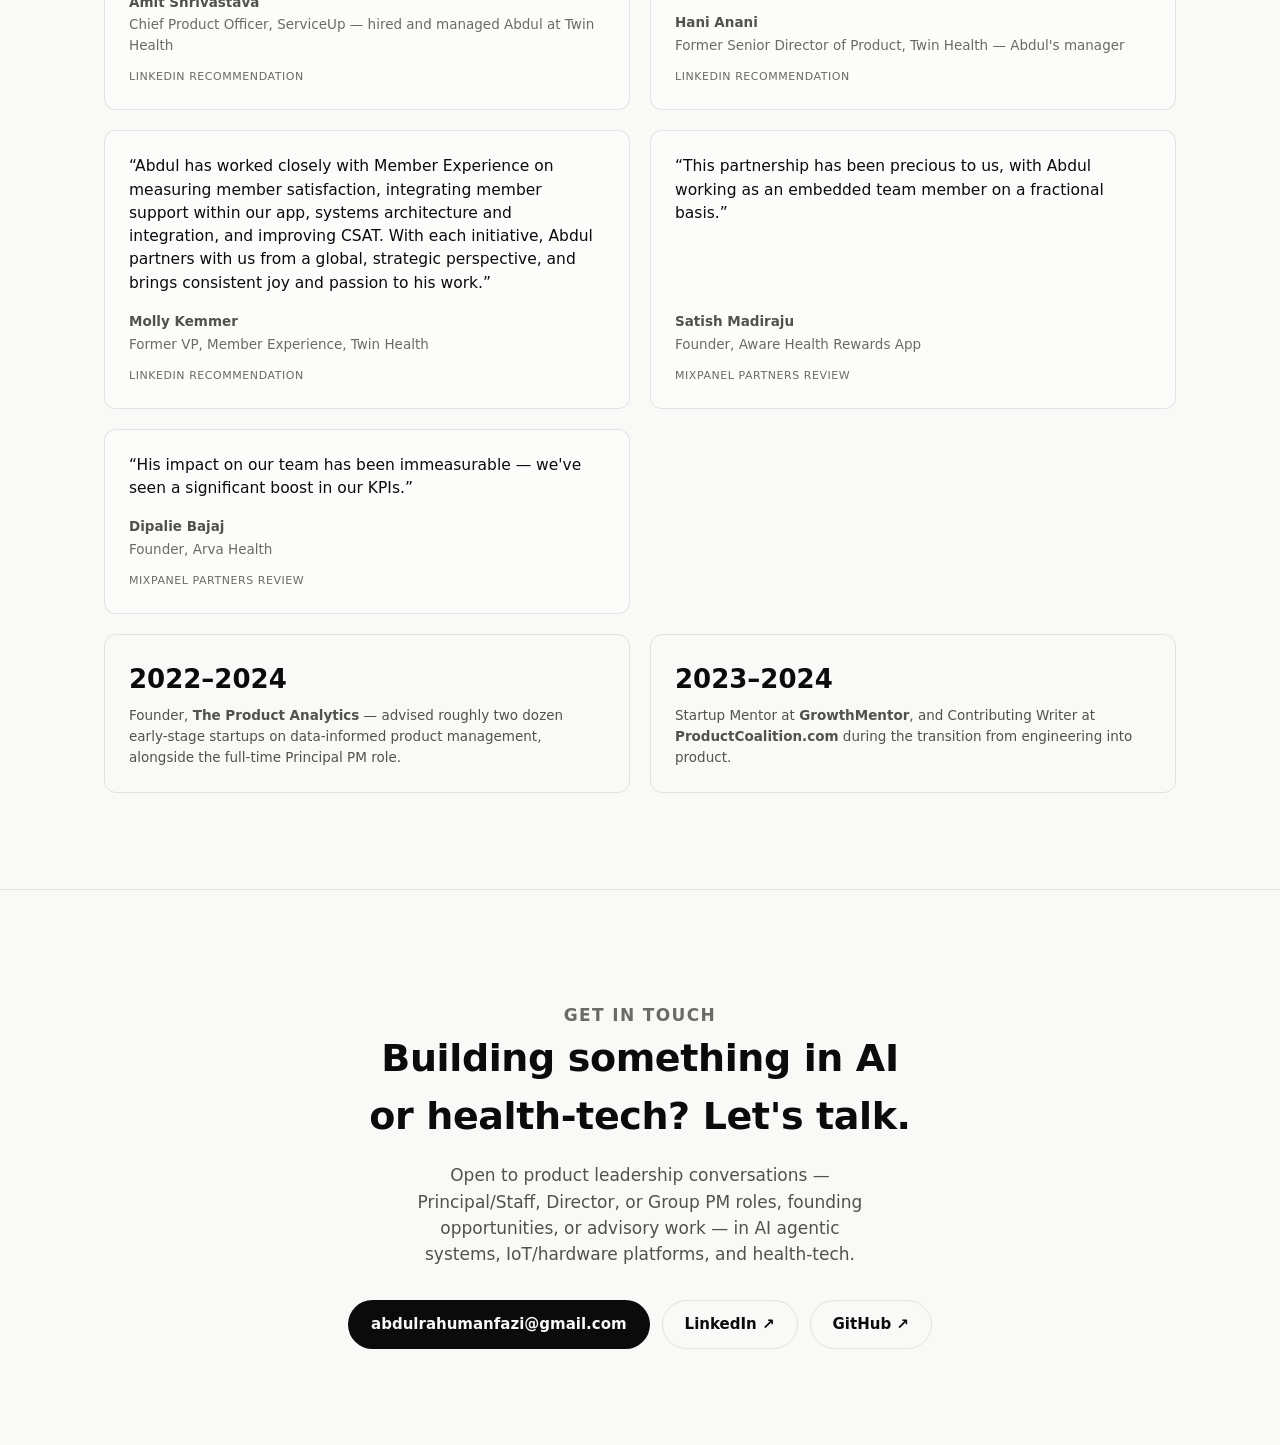
==== commit 2bec1bf7: "Regenerate OG thumbnail with Product Leader positioning; open contact CTA to Director/Group PM" ====
--- a/index.html
+++ b/index.html
@@ -495,7 +495,7 @@
       <div class="reveal">
         <p class="eyebrow">Get in touch</p>
         <h2>Building something in AI or health-tech? Let's talk.</h2>
-        <p>Open to product leadership conversations — Principal/Staff PM roles, founding opportunities, or advisory work — in AI agentic systems, IoT/hardware platforms, and health-tech.</p>
+        <p>Open to product leadership conversations — Principal/Staff, Director, or Group PM roles, founding opportunities, or advisory work — in AI agentic systems, IoT/hardware platforms, and health-tech.</p>
         <div class="hero-actions">
           <a href="mailto:abdulrahumanfazi@gmail.com" class="btn btn-primary">abdulrahumanfazi@gmail.com</a>
           <a href="https://linkedin.com/in/MAbdulRahuman" class="btn btn-secondary" target="_blank" rel="noopener">LinkedIn ↗</a>
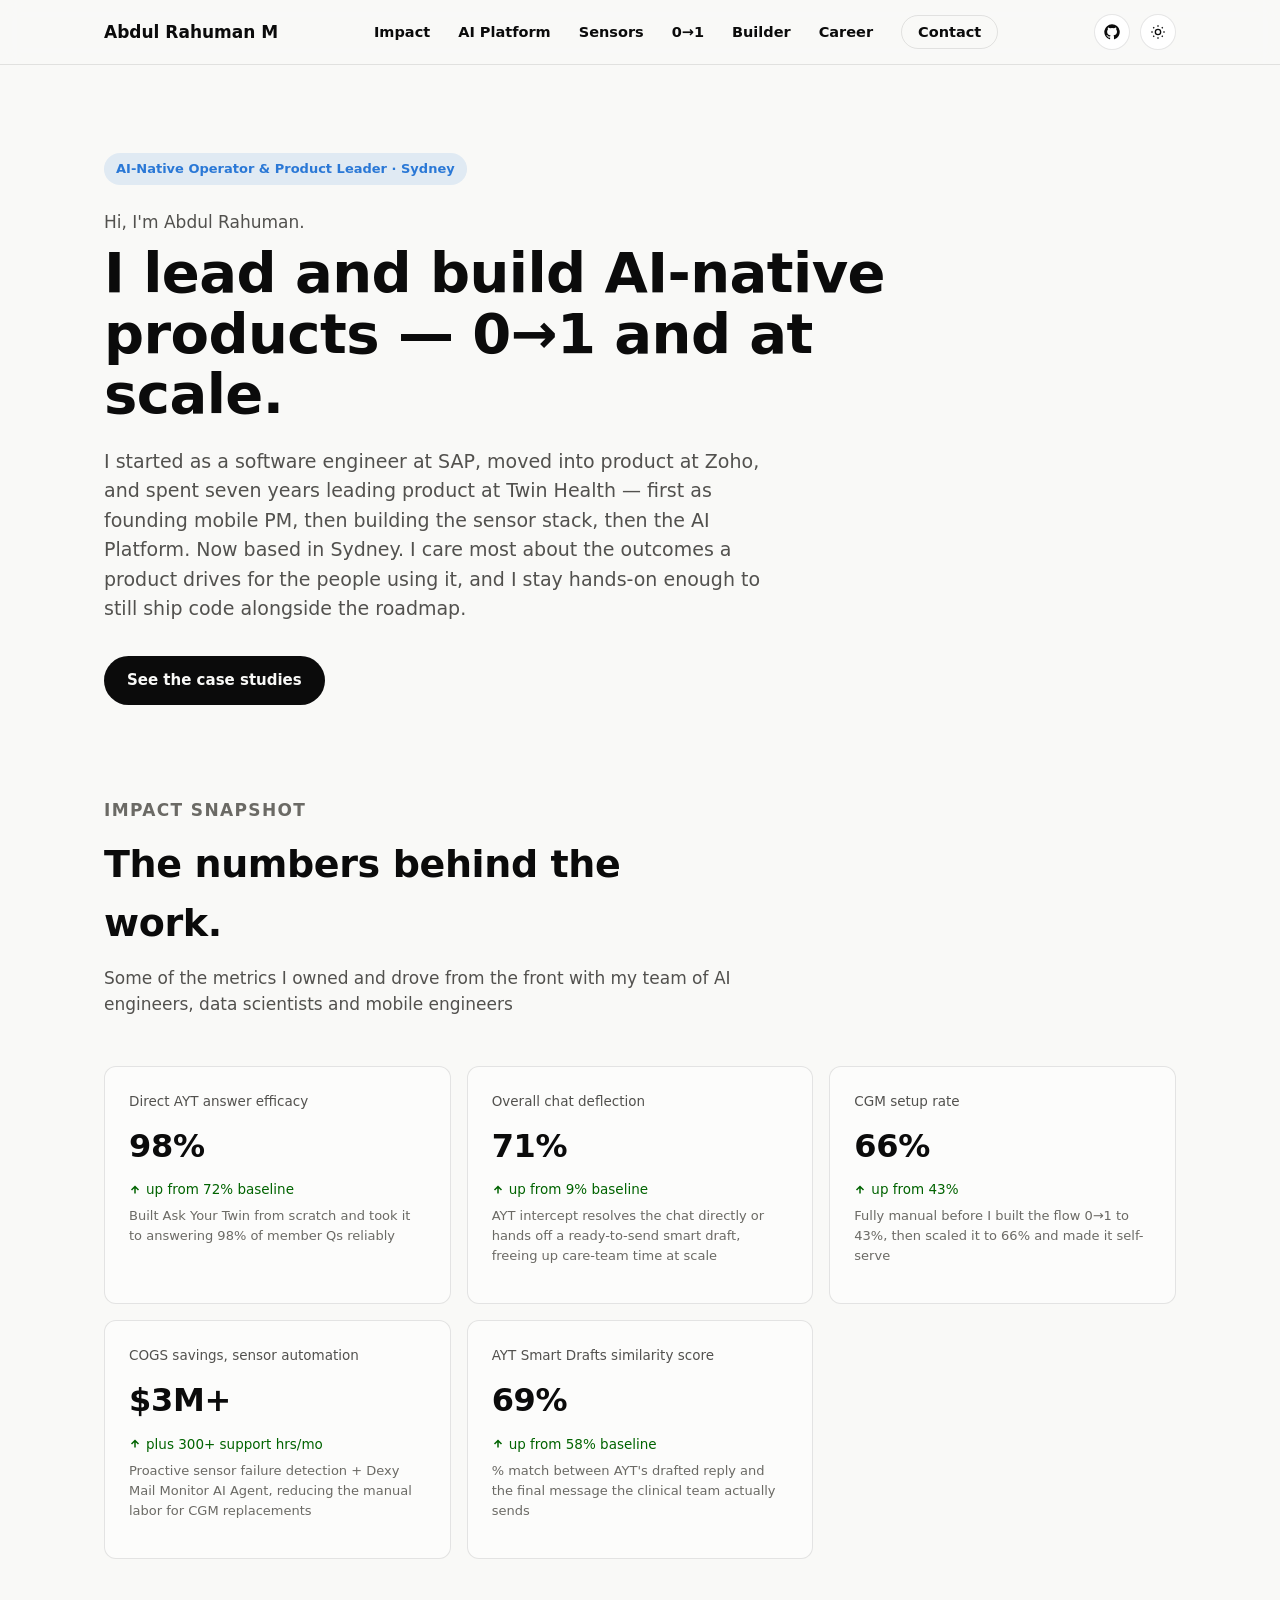
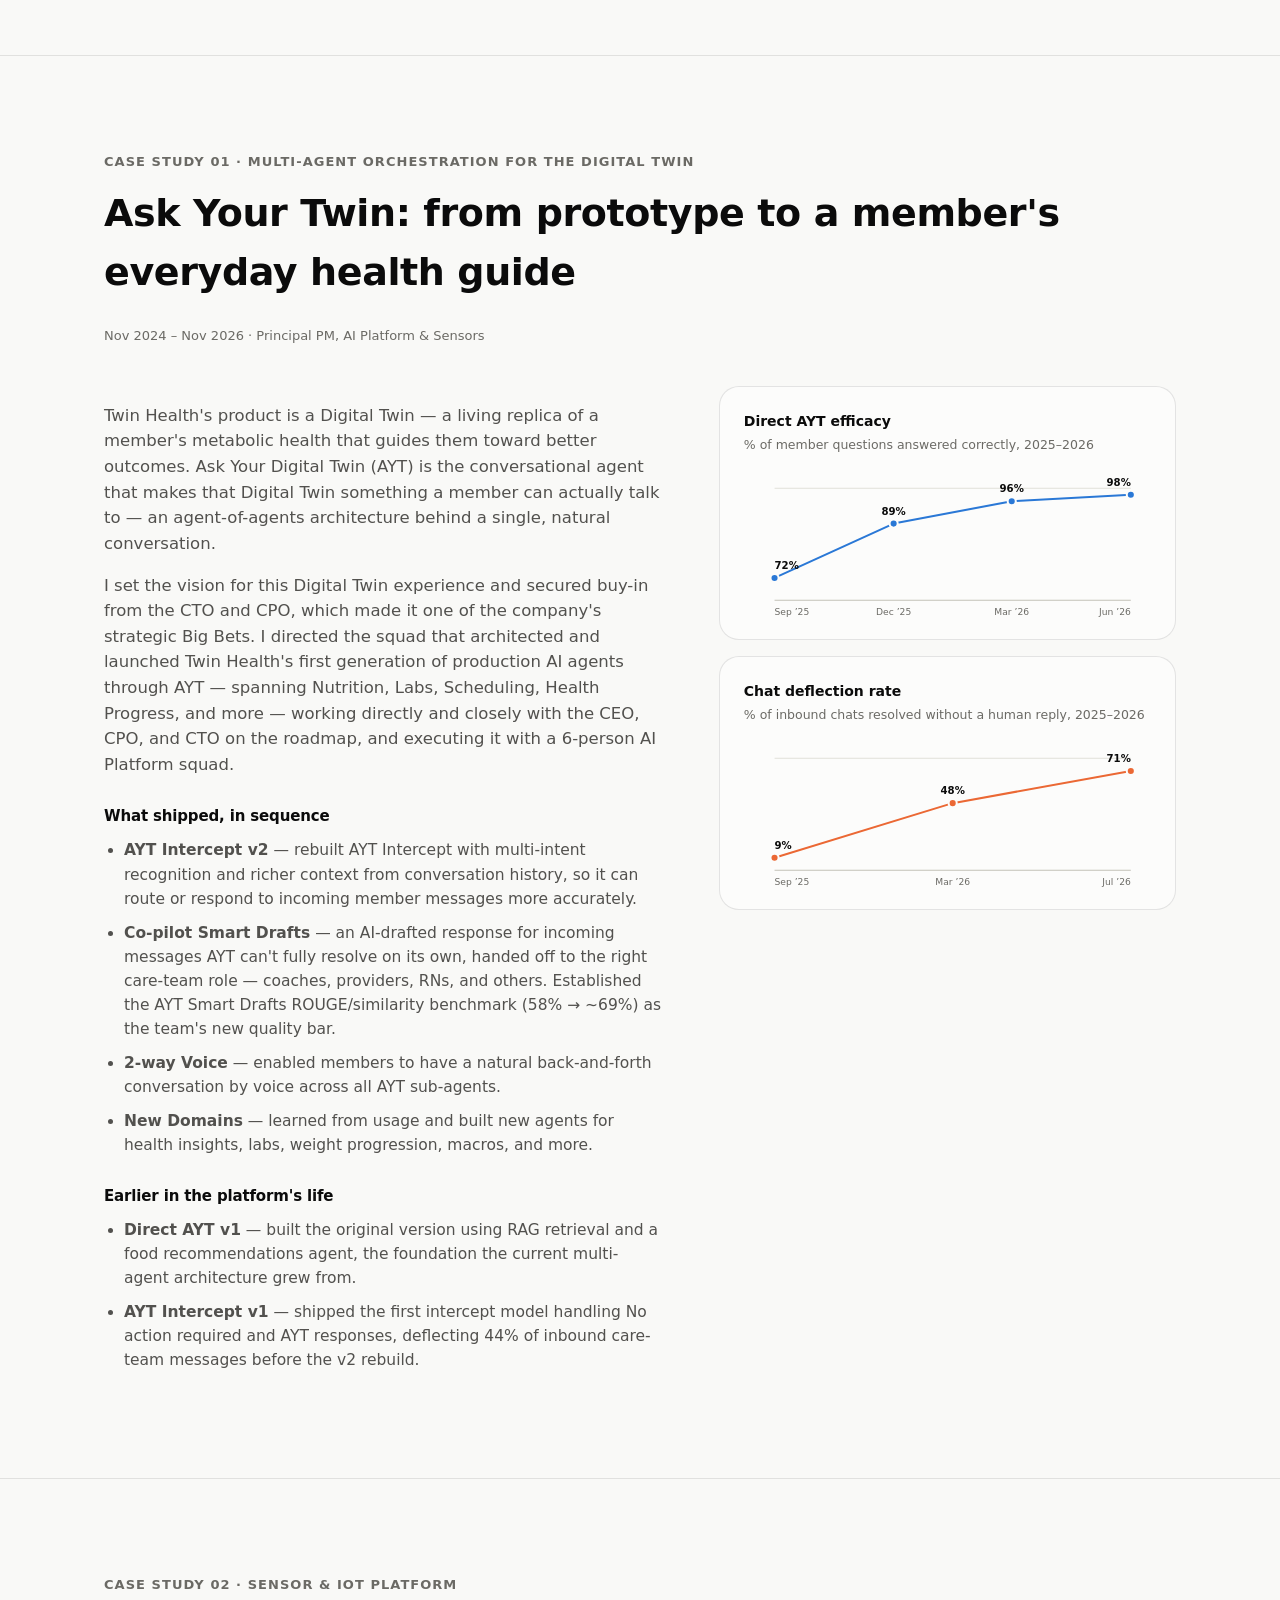
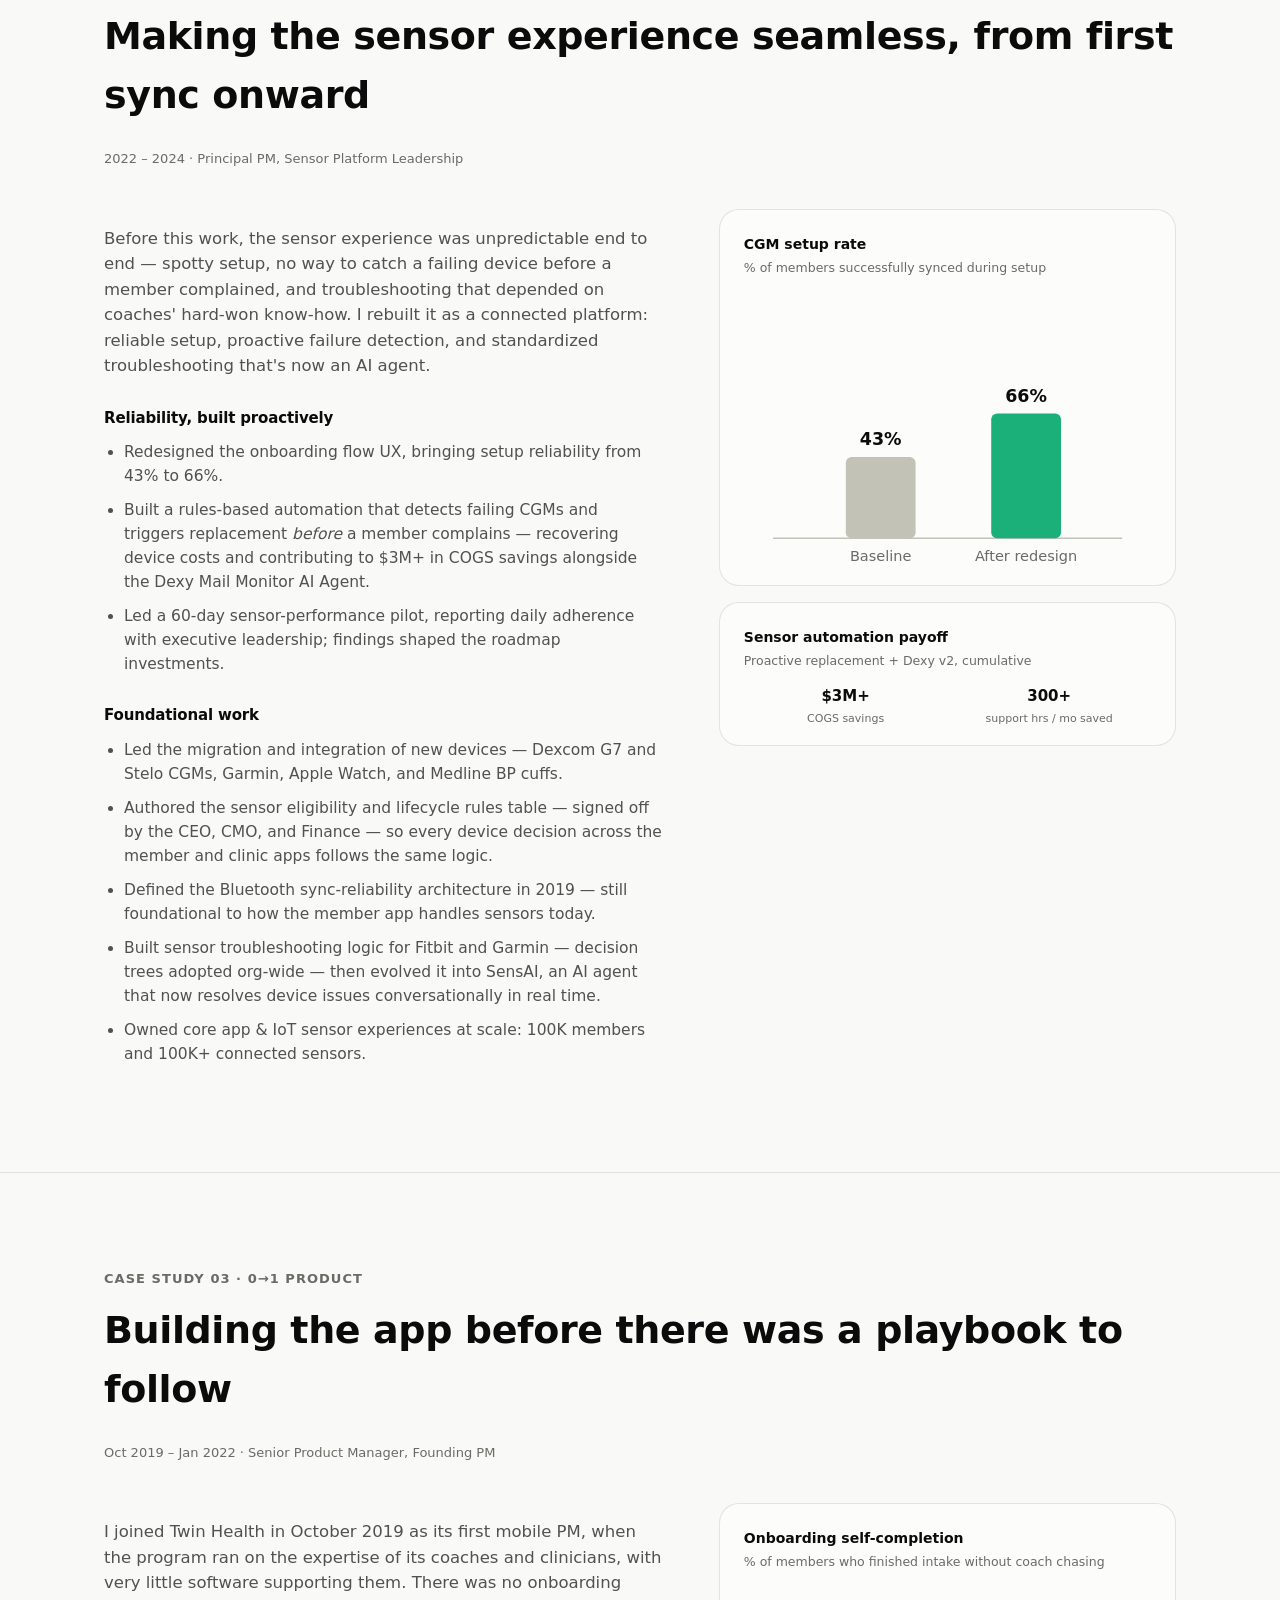
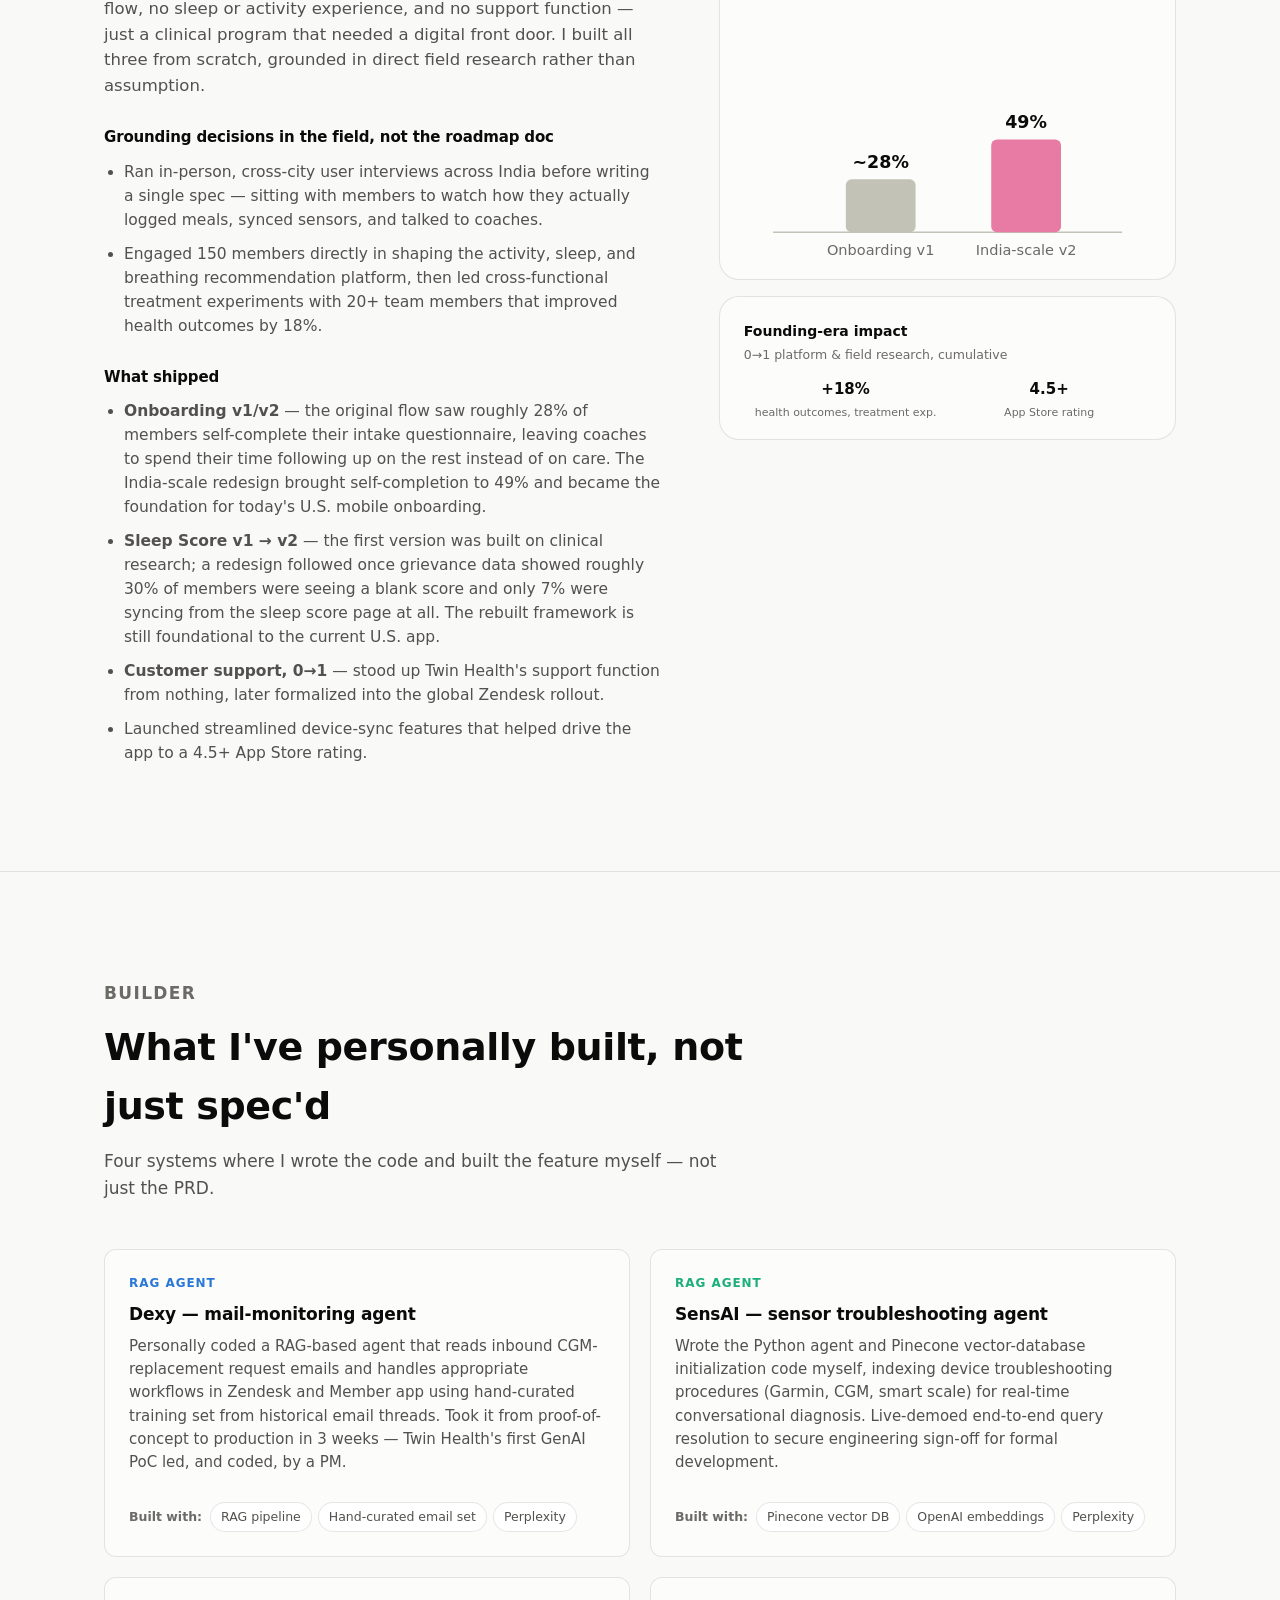
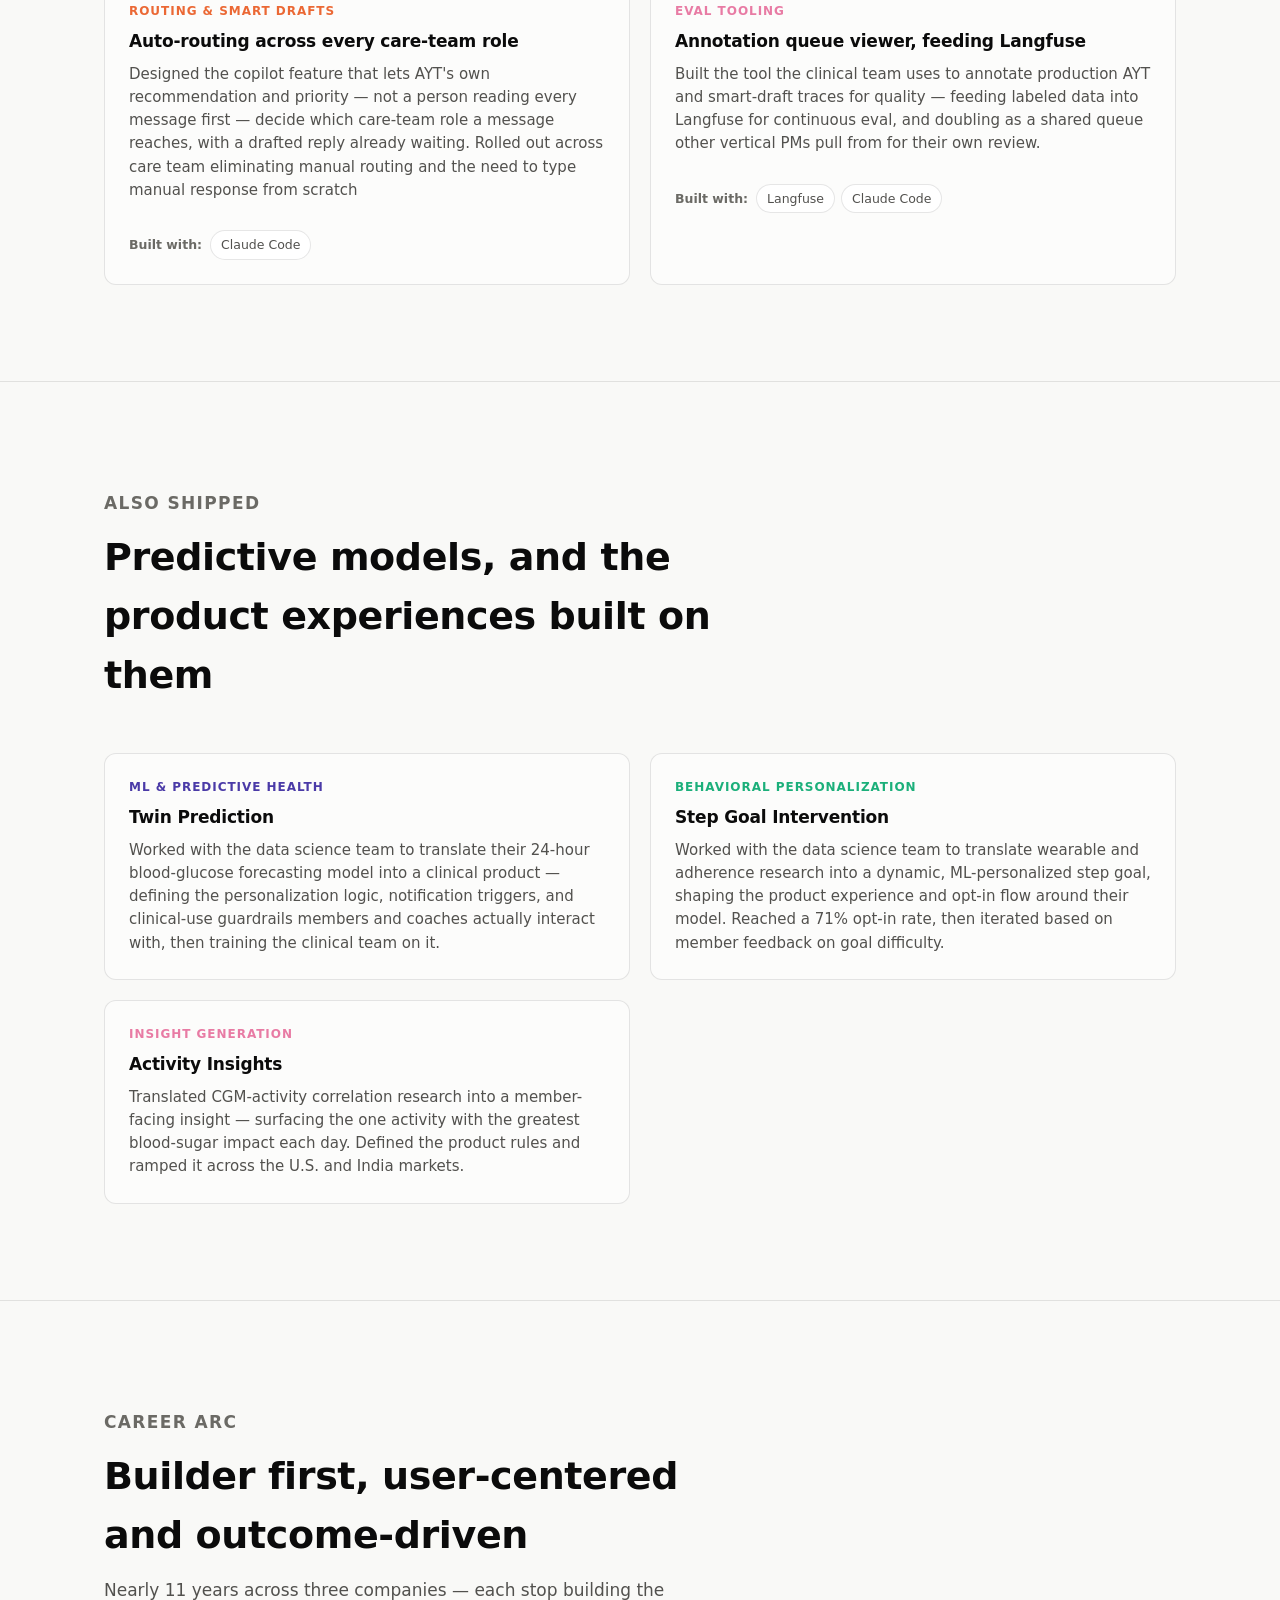
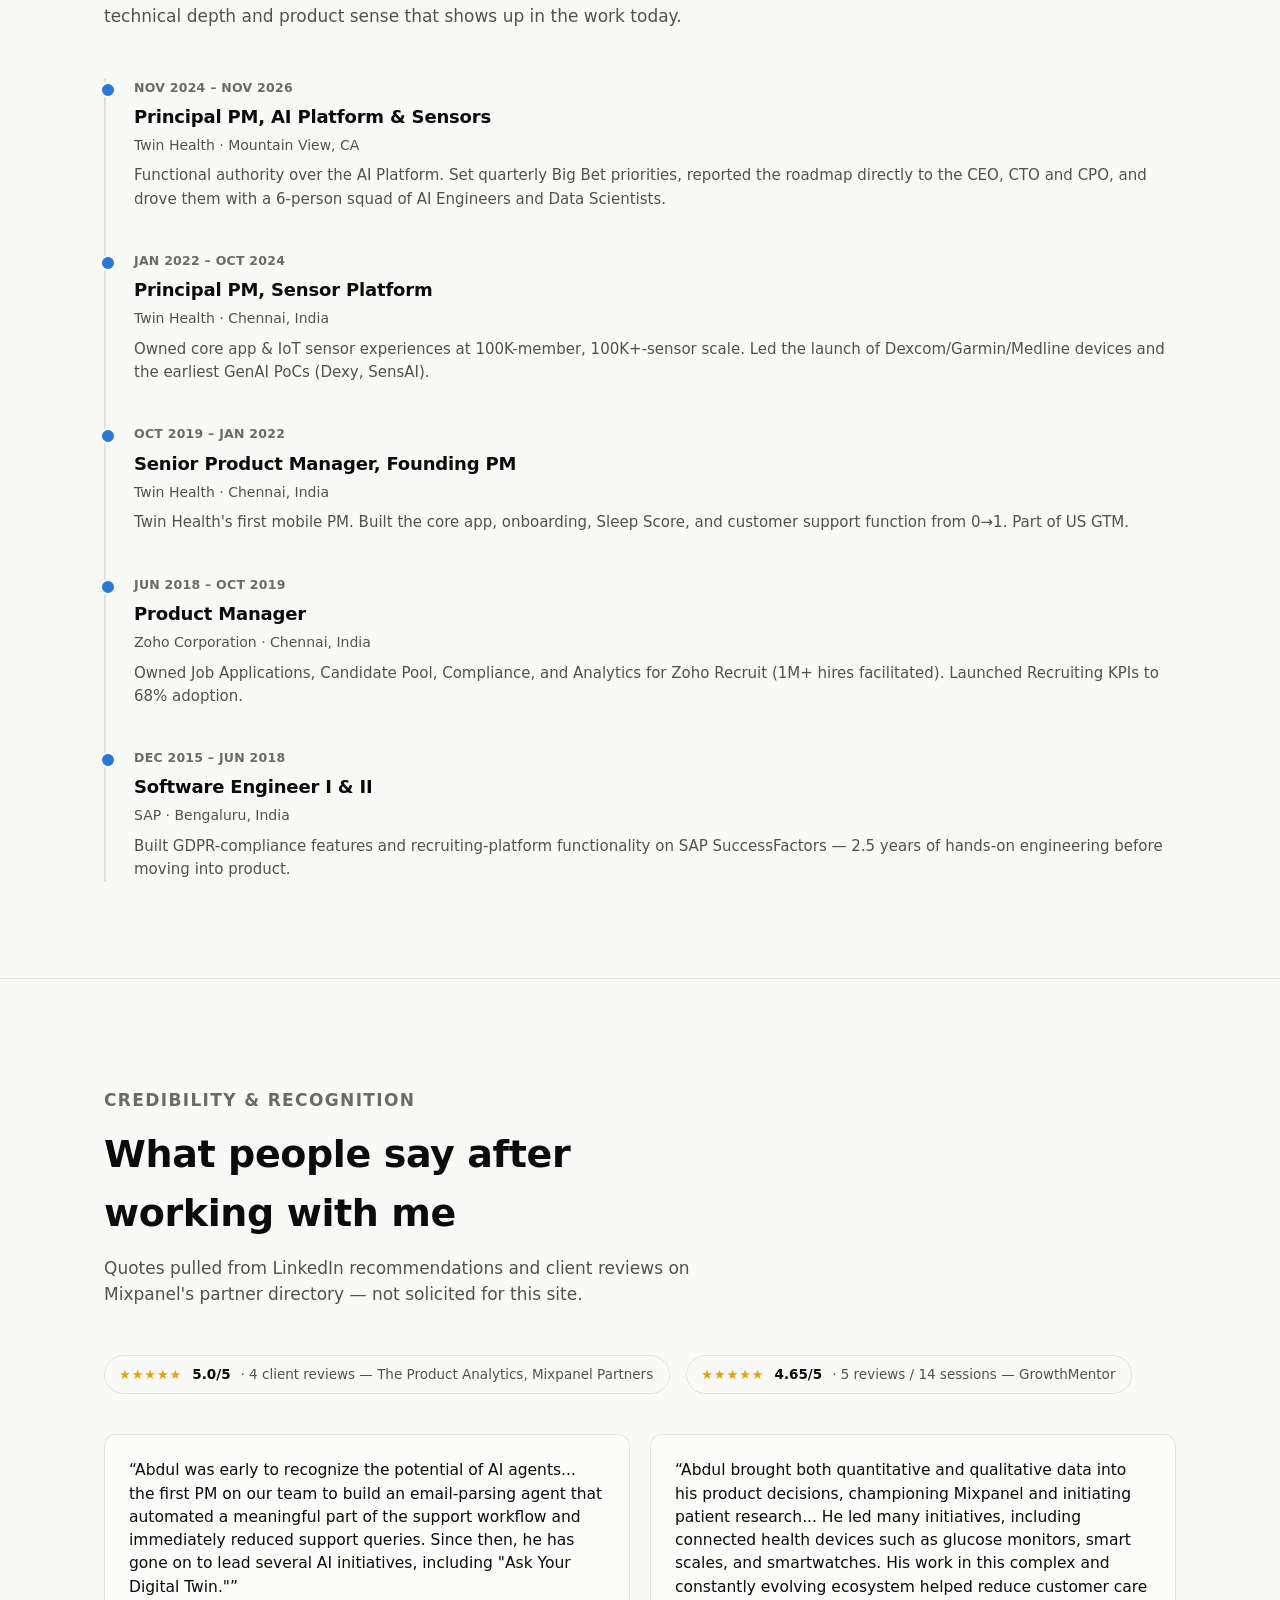
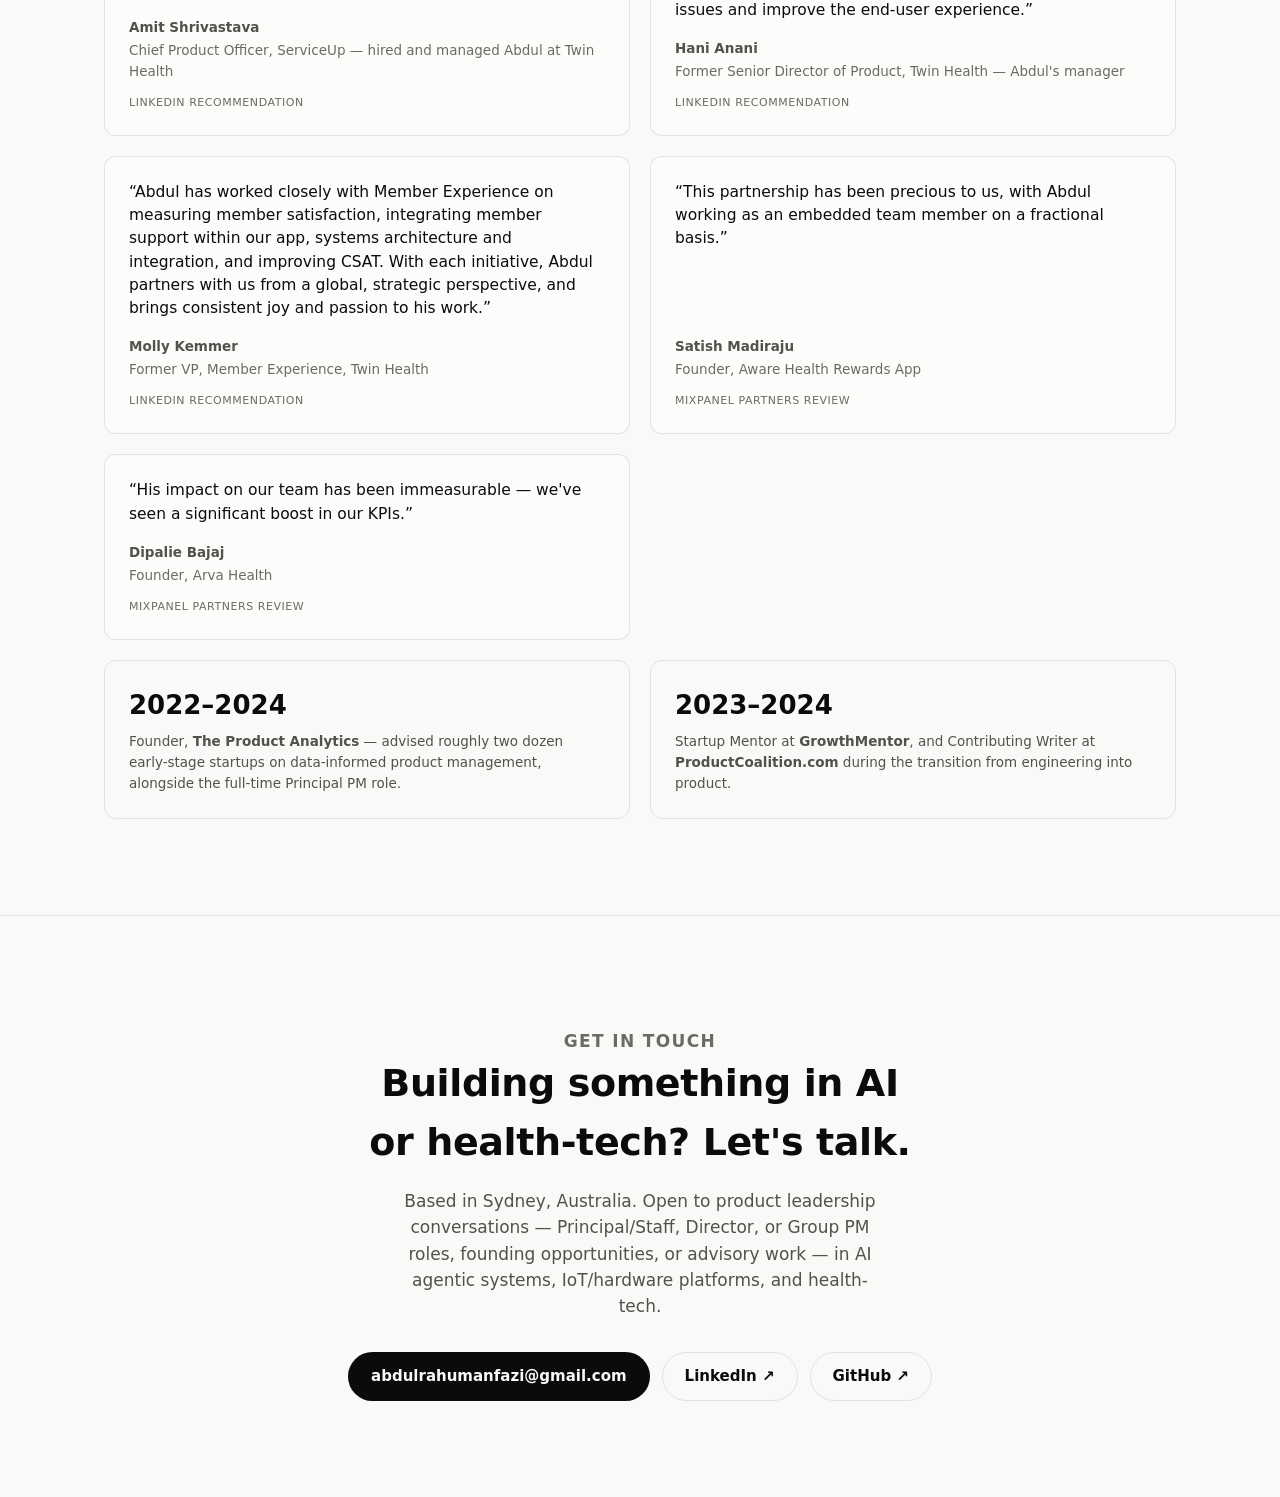
==== commit 0fbfb4d0: "Refresh homepage after leaving Twin Health; now based in Sydney - Past tense and end dates: AI Platf" ====
--- a/index.html
+++ b/index.html
@@ -3,11 +3,11 @@
 <head>
 <meta charset="UTF-8">
 <meta name="viewport" content="width=device-width, initial-scale=1">
-<title>Abdul Rahuman M — Product Leader, AI Platform &amp; Sensor Systems</title>
-<meta name="description" content="Product Leader building production AI agentic systems and IoT sensor platforms at Twin Health — from 72% to 98% efficacy, 43% to 66% setup rates, $3M+ in COGS savings.">
+<title>Abdul Rahuman M — AI-Native Operator &amp; Product Leader · Sydney</title>
+<meta name="description" content="Product Leader who built production AI agentic systems and IoT sensor platforms at Twin Health — from 72% to 98% efficacy, 43% to 66% setup rates, $3M+ in COGS savings.">
 <meta property="og:type" content="website">
 <meta property="og:url" content="https://abdulrahuman.com/">
-<meta property="og:title" content="Abdul Rahuman M — Product Leader, AI Platform & Sensor Systems">
+<meta property="og:title" content="Abdul Rahuman M — AI-Native Operator & Product Leader · Sydney">
 <meta property="og:description" content="Case studies in AI agentic systems and sensor/IoT platforms shipped at scale.">
 <meta property="og:image" content="https://abdulrahuman.com/assets/og-image.png">
 <meta property="og:image:width" content="1200">
@@ -54,10 +54,10 @@
   <!-- HERO -->
   <header class="hero">
     <div class="wrap">
-      <span class="hero-kicker">Product Leader · AI Platform, Consumer Experience &amp; Sensor Systems</span>
+      <span class="hero-kicker">AI-Native Operator &amp; Product Leader · Sydney</span>
       <p class="hero-greeting">Hi, I'm Abdul Rahuman.</p>
       <h1>I lead and build AI-native products — 0→1 and at scale.</h1>
-      <p class="lede">I started as a software engineer at SAP, moved into product at Zoho, and for the last seven years have led product at Twin Health — first as founding mobile PM, then building the sensor stack, now the AI Platform. I care most about the outcomes a product drives for the people using it, and I stay hands-on enough to still ship code alongside the roadmap.</p>
+      <p class="lede">I started as a software engineer at SAP, moved into product at Zoho, and spent seven years leading product at Twin Health — first as founding mobile PM, then building the sensor stack, then the AI Platform. Now based in Sydney. I care most about the outcomes a product drives for the people using it, and I stay hands-on enough to still ship code alongside the roadmap.</p>
       <div class="hero-actions">
         <a href="#ai-platform" class="btn btn-primary">See the case studies</a>
       </div>
@@ -116,13 +116,13 @@
           <p class="eyebrow">Case study 01 · Multi-agent orchestration for the Digital Twin</p>
           <h2>Ask Your Twin: from prototype to a member's everyday health guide</h2>
         </div>
-        <span class="tag">Dec 2024 – present · Principal PM, AI Platform &amp; Sensors</span>
+        <span class="tag">Nov 2024 – Nov 2026 · Principal PM, AI Platform &amp; Sensors</span>
       </div>
 
       <div class="case-grid">
         <div class="case-narrative reveal">
           <p>Twin Health's product is a Digital Twin — a living replica of a member's metabolic health that guides them toward better outcomes. Ask Your Digital Twin (AYT) is the conversational agent that makes that Digital Twin something a member can actually talk to — an agent-of-agents architecture behind a single, natural conversation.</p>
-          <p>I set the vision for this Digital Twin experience and secured buy-in from the CTO and CPO, which made it one of the company's strategic Big Bets. I now direct the squad that architected and launched Twin Health's first generation of production AI agents through AYT — spanning Nutrition, Labs, Scheduling, Health Progress, and more — working directly and closely with the CEO, CPO, and CTO on the roadmap, and executing it with a 6-person AI Platform squad.</p>
+          <p>I set the vision for this Digital Twin experience and secured buy-in from the CTO and CPO, which made it one of the company's strategic Big Bets. I directed the squad that architected and launched Twin Health's first generation of production AI agents through AYT — spanning Nutrition, Labs, Scheduling, Health Progress, and more — working directly and closely with the CEO, CPO, and CTO on the roadmap, and executing it with a 6-person AI Platform squad.</p>
 
           <h4>What shipped, in sequence</h4>
           <ul>
@@ -142,7 +142,7 @@
         <div class="case-charts">
           <div class="chart-card reveal">
             <div class="chart-title">Direct AYT efficacy</div>
-            <div class="chart-sub">% of member questions answered correctly, 2025–present</div>
+            <div class="chart-sub">% of member questions answered correctly, 2025–2026</div>
             <svg viewBox="0 0 400 150" class="viz-root">
               <line x1="30" y1="130" x2="380" y2="130" stroke="var(--baseline)" stroke-width="1"/>
               <line x1="30" y1="20" x2="380" y2="20" stroke="var(--gridline)" stroke-width="1"/>
@@ -164,7 +164,7 @@
 
           <div class="chart-card reveal">
             <div class="chart-title">Chat deflection rate</div>
-            <div class="chart-sub">% of inbound chats resolved without a human reply, 2025–present</div>
+            <div class="chart-sub">% of inbound chats resolved without a human reply, 2025–2026</div>
             <svg viewBox="0 0 400 150" class="viz-root">
               <line x1="30" y1="130" x2="380" y2="130" stroke="var(--baseline)" stroke-width="1"/>
               <line x1="30" y1="20" x2="380" y2="20" stroke="var(--gridline)" stroke-width="1"/>
@@ -193,18 +193,18 @@
           <p class="eyebrow">Case study 02 · Sensor &amp; IoT platform</p>
           <h2>Making the sensor experience seamless, from first sync onward</h2>
         </div>
-        <span class="tag">2022 – 2025 · Principal PM, Sensor Platform Leadership</span>
+        <span class="tag">2022 – 2024 · Principal PM, Sensor Platform Leadership</span>
       </div>
 
       <div class="case-grid">
         <div class="case-narrative reveal">
-          <p>Before this work, the sensor experience was unpredictable end to end — spotty setup, no way to catch a failing device before a member complained, and troubleshooting that lived entirely in coaches' heads. I rebuilt it as a connected platform: reliable setup, proactive failure detection, and standardized troubleshooting that's now an AI agent.</p>
+          <p>Before this work, the sensor experience was unpredictable end to end — spotty setup, no way to catch a failing device before a member complained, and troubleshooting that depended on coaches' hard-won know-how. I rebuilt it as a connected platform: reliable setup, proactive failure detection, and standardized troubleshooting that's now an AI agent.</p>
 
           <h4>Reliability, built proactively</h4>
           <ul>
             <li>Redesigned the onboarding flow UX, bringing setup reliability from 43% to 66%.</li>
-            <li>Built a rules-based automation that detects failing Dexcom G7/Stelo CGMs and triggers replacement <em>before</em> a member complains — recovering device costs and contributing to $3M+ in COGS savings alongside the Dexy Mail Monitor AI Agent.</li>
-            <li>Led a 60-day sensor-performance pilot ("7-Star"), reporting daily adherence with executive leadership; findings shaped the roadmap investments.</li>
+            <li>Built a rules-based automation that detects failing CGMs and triggers replacement <em>before</em> a member complains — recovering device costs and contributing to $3M+ in COGS savings alongside the Dexy Mail Monitor AI Agent.</li>
+            <li>Led a 60-day sensor-performance pilot, reporting daily adherence with executive leadership; findings shaped the roadmap investments.</li>
           </ul>
 
           <h4>Foundational work</h4>
@@ -213,7 +213,7 @@
             <li>Authored the sensor eligibility and lifecycle rules table — signed off by the CEO, CMO, and Finance — so every device decision across the member and clinic apps follows the same logic.</li>
             <li>Defined the Bluetooth sync-reliability architecture in 2019 — still foundational to how the member app handles sensors today.</li>
             <li>Built sensor troubleshooting logic for Fitbit and Garmin — decision trees adopted org-wide — then evolved it into SensAI, an AI agent that now resolves device issues conversationally in real time.</li>
-            <li>Owned core app &amp; IoT sensor experiences at scale: 50K members and 100K+ connected sensors.</li>
+            <li>Owned core app &amp; IoT sensor experiences at scale: 100K members and 100K+ connected sensors.</li>
           </ul>
         </div>
 
@@ -252,12 +252,12 @@
           <p class="eyebrow">Case study 03 · 0→1 product</p>
           <h2>Building the app before there was a playbook to follow</h2>
         </div>
-        <span class="tag">Oct 2019 – Dec 2021 · Senior Product Manager, Founding PM</span>
+        <span class="tag">Oct 2019 – Jan 2022 · Senior Product Manager, Founding PM</span>
       </div>
 
       <div class="case-grid">
         <div class="case-narrative reveal">
-          <p>I joined Twin Health in October 2019 as its first mobile PM, when the "product" was mostly manual coaching over spreadsheets. There was no onboarding flow, no sleep or activity experience, and no support function — just a clinical program that needed a digital front door. I built all three from scratch, grounded in direct field research rather than assumption.</p>
+          <p>I joined Twin Health in October 2019 as its first mobile PM, when the program ran on the expertise of its coaches and clinicians, with very little software supporting them. There was no onboarding flow, no sleep or activity experience, and no support function — just a clinical program that needed a digital front door. I built all three from scratch, grounded in direct field research rather than assumption.</p>
 
           <h4>Grounding decisions in the field, not the roadmap doc</h4>
           <ul>
@@ -267,7 +267,7 @@
 
           <h4>What shipped</h4>
           <ul>
-            <li><strong>Onboarding v1/v2</strong> — the original flow saw roughly 28% of members self-complete their intake questionnaire, forcing coaches to chase the rest by hand. The India-scale redesign brought self-completion to 49% and became the foundation for today's U.S. mobile onboarding.</li>
+            <li><strong>Onboarding v1/v2</strong> — the original flow saw roughly 28% of members self-complete their intake questionnaire, leaving coaches to spend their time following up on the rest instead of on care. The India-scale redesign brought self-completion to 49% and became the foundation for today's U.S. mobile onboarding.</li>
             <li><strong>Sleep Score v1 → v2</strong> — the first version was built on clinical research; a redesign followed once grievance data showed roughly 30% of members were seeing a blank score and only 7% were syncing from the sleep score page at all. The rebuilt framework is still foundational to the current U.S. app.</li>
             <li><strong>Customer support, 0→1</strong> — stood up Twin Health's support function from nothing, later formalized into the global Zendesk rollout.</li>
             <li>Launched streamlined device-sync features that helped drive the app to a 4.5+ App Store rating.</li>
@@ -401,19 +401,19 @@
 
       <div class="timeline reveal">
         <div class="tl-item">
-          <div class="tl-period">Dec 2024 – Present</div>
+          <div class="tl-period">Nov 2024 – Nov 2026</div>
           <h4>Principal PM, AI Platform &amp; Sensors</h4>
-          <div class="tl-org">Twin Health · Mountain View, CA (relocated to U.S. HQ)</div>
-          <p>Functional authority over the AI Platform. Set quarterly Big Bet priorities, report the roadmap directly to the CEO, CTO and CPO, and drive them with a 6-person squad of AI Engineers and Data Scientists.</p>
+          <div class="tl-org">Twin Health · Mountain View, CA</div>
+          <p>Functional authority over the AI Platform. Set quarterly Big Bet priorities, reported the roadmap directly to the CEO, CTO and CPO, and drove them with a 6-person squad of AI Engineers and Data Scientists.</p>
         </div>
         <div class="tl-item">
-          <div class="tl-period">Jan 2022 – Nov 2024</div>
+          <div class="tl-period">Jan 2022 – Oct 2024</div>
           <h4>Principal PM, Sensor Platform</h4>
           <div class="tl-org">Twin Health · Chennai, India</div>
-          <p>Owned core app &amp; IoT sensor experiences at 50K-member, 100K+-sensor scale. Led the launch of Dexcom/Garmin/Medline devices and the earliest GenAI PoCs (Dexy, SensAI).</p>
+          <p>Owned core app &amp; IoT sensor experiences at 100K-member, 100K+-sensor scale. Led the launch of Dexcom/Garmin/Medline devices and the earliest GenAI PoCs (Dexy, SensAI).</p>
         </div>
         <div class="tl-item">
-          <div class="tl-period">Oct 2019 – Dec 2021</div>
+          <div class="tl-period">Oct 2019 – Jan 2022</div>
           <h4>Senior Product Manager, Founding PM</h4>
           <div class="tl-org">Twin Health · Chennai, India</div>
           <p>Twin Health's first mobile PM. Built the core app, onboarding, Sleep Score, and customer support function from 0→1. Part of US GTM.</p>
@@ -495,7 +495,7 @@
       <div class="reveal">
         <p class="eyebrow">Get in touch</p>
         <h2>Building something in AI or health-tech? Let's talk.</h2>
-        <p>Open to product leadership conversations — Principal/Staff, Director, or Group PM roles, founding opportunities, or advisory work — in AI agentic systems, IoT/hardware platforms, and health-tech.</p>
+        <p>Based in Sydney, Australia. Open to product leadership conversations — Principal/Staff, Director, or Group PM roles, founding opportunities, or advisory work — in AI agentic systems, IoT/hardware platforms, and health-tech.</p>
         <div class="hero-actions">
           <a href="mailto:abdulrahumanfazi@gmail.com" class="btn btn-primary">abdulrahumanfazi@gmail.com</a>
           <a href="https://linkedin.com/in/MAbdulRahuman" class="btn btn-secondary" target="_blank" rel="noopener">LinkedIn ↗</a>
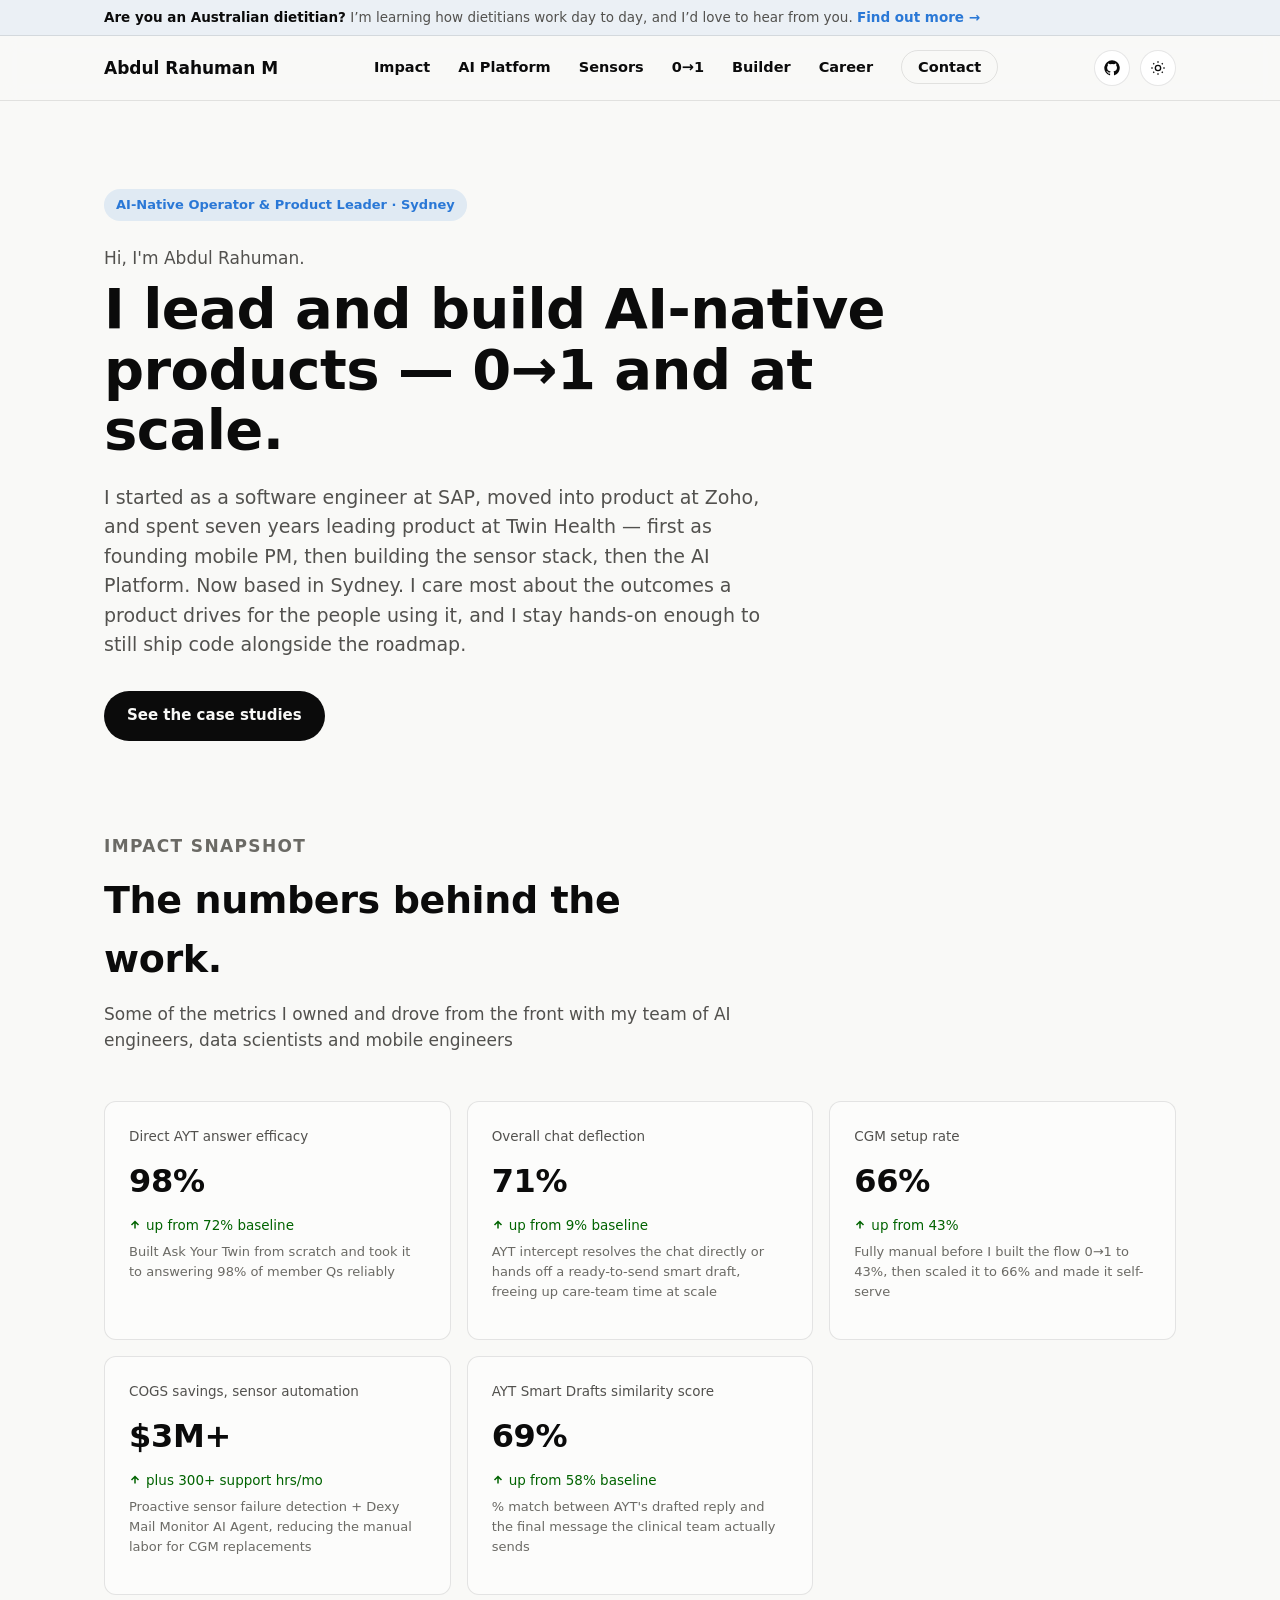
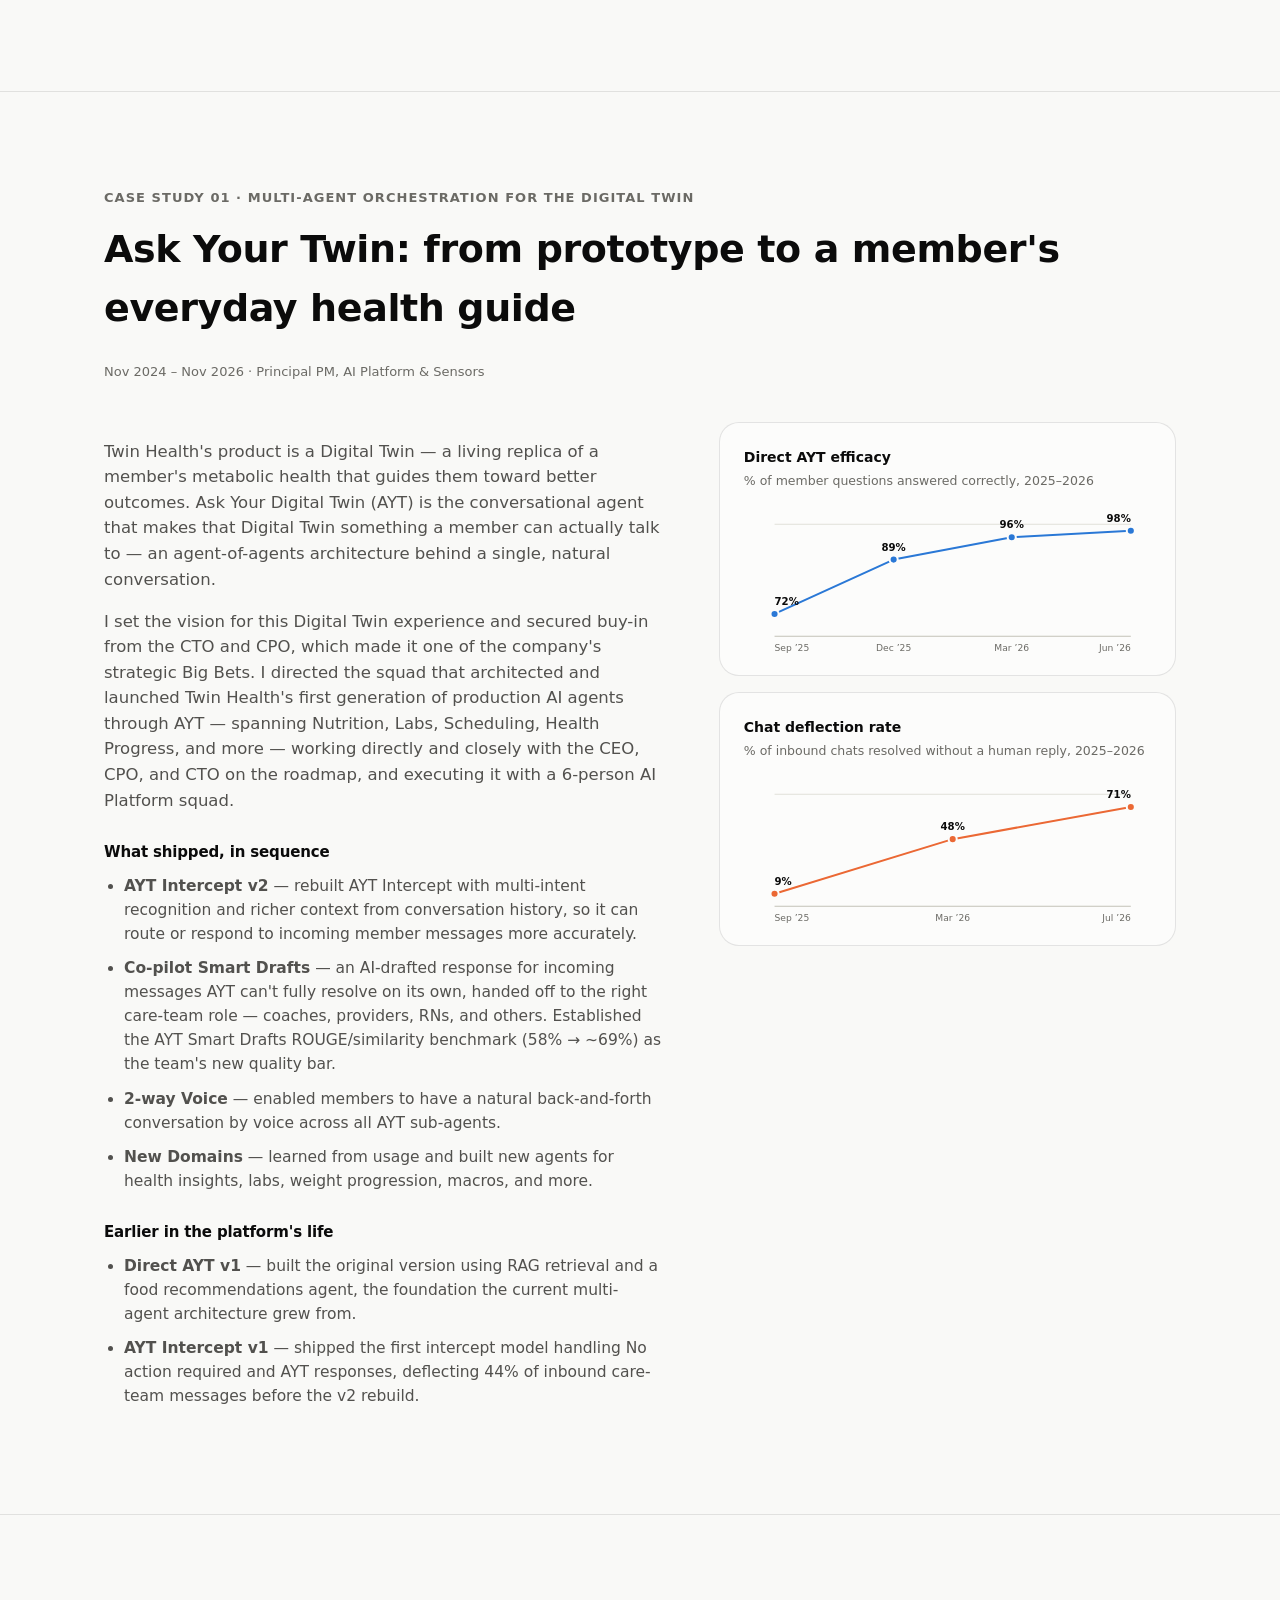
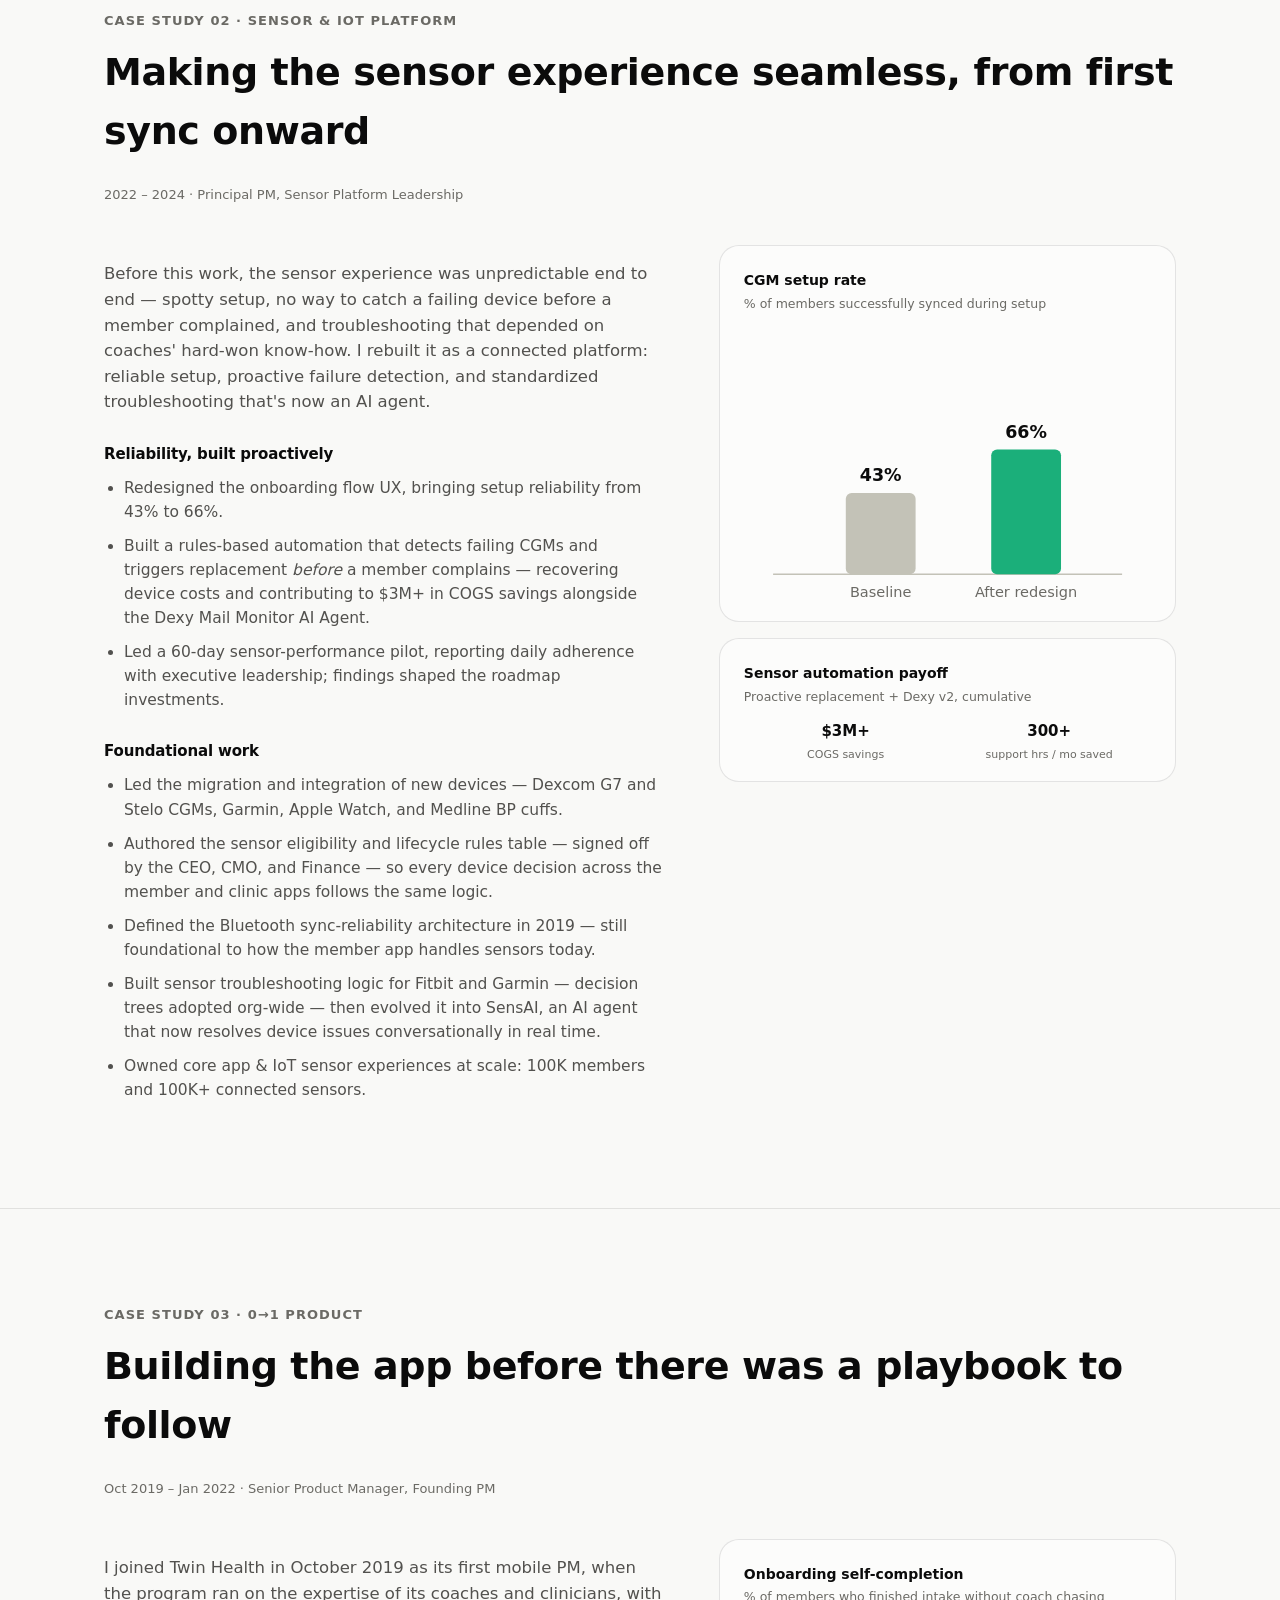
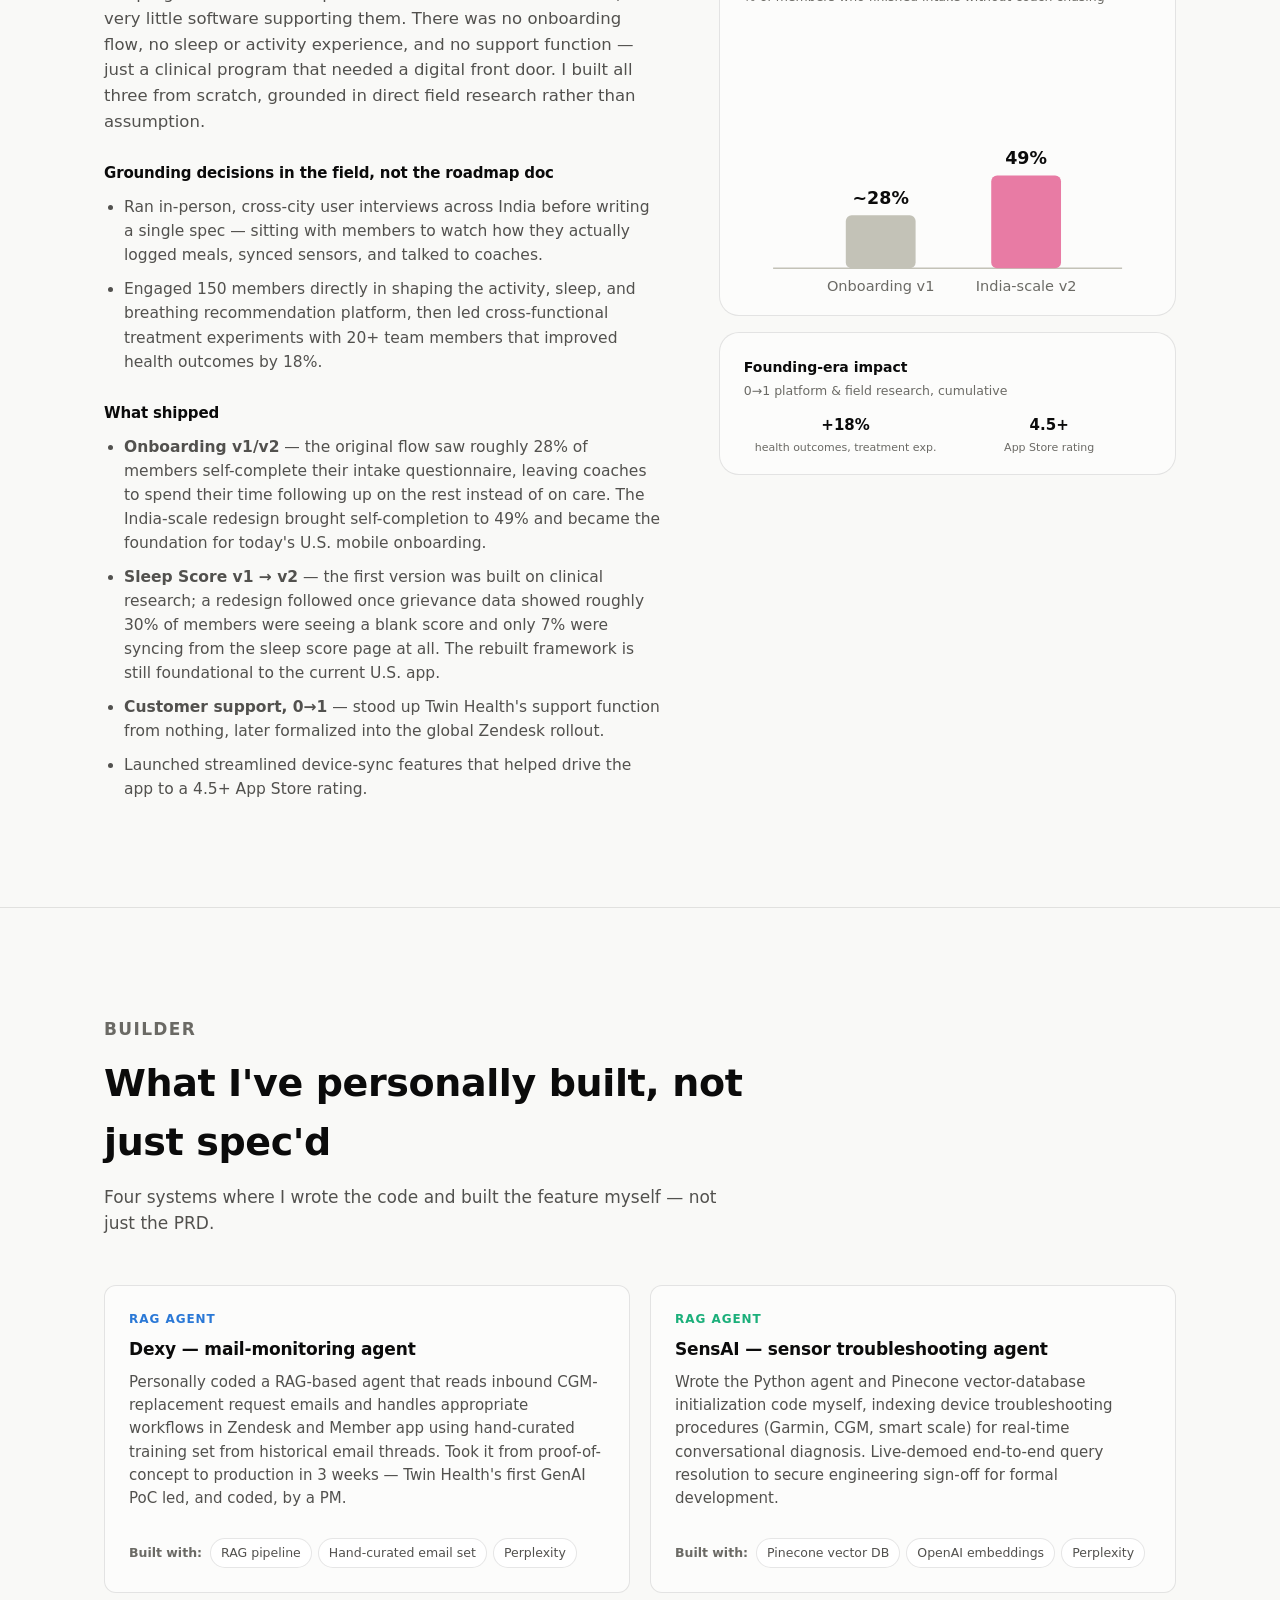
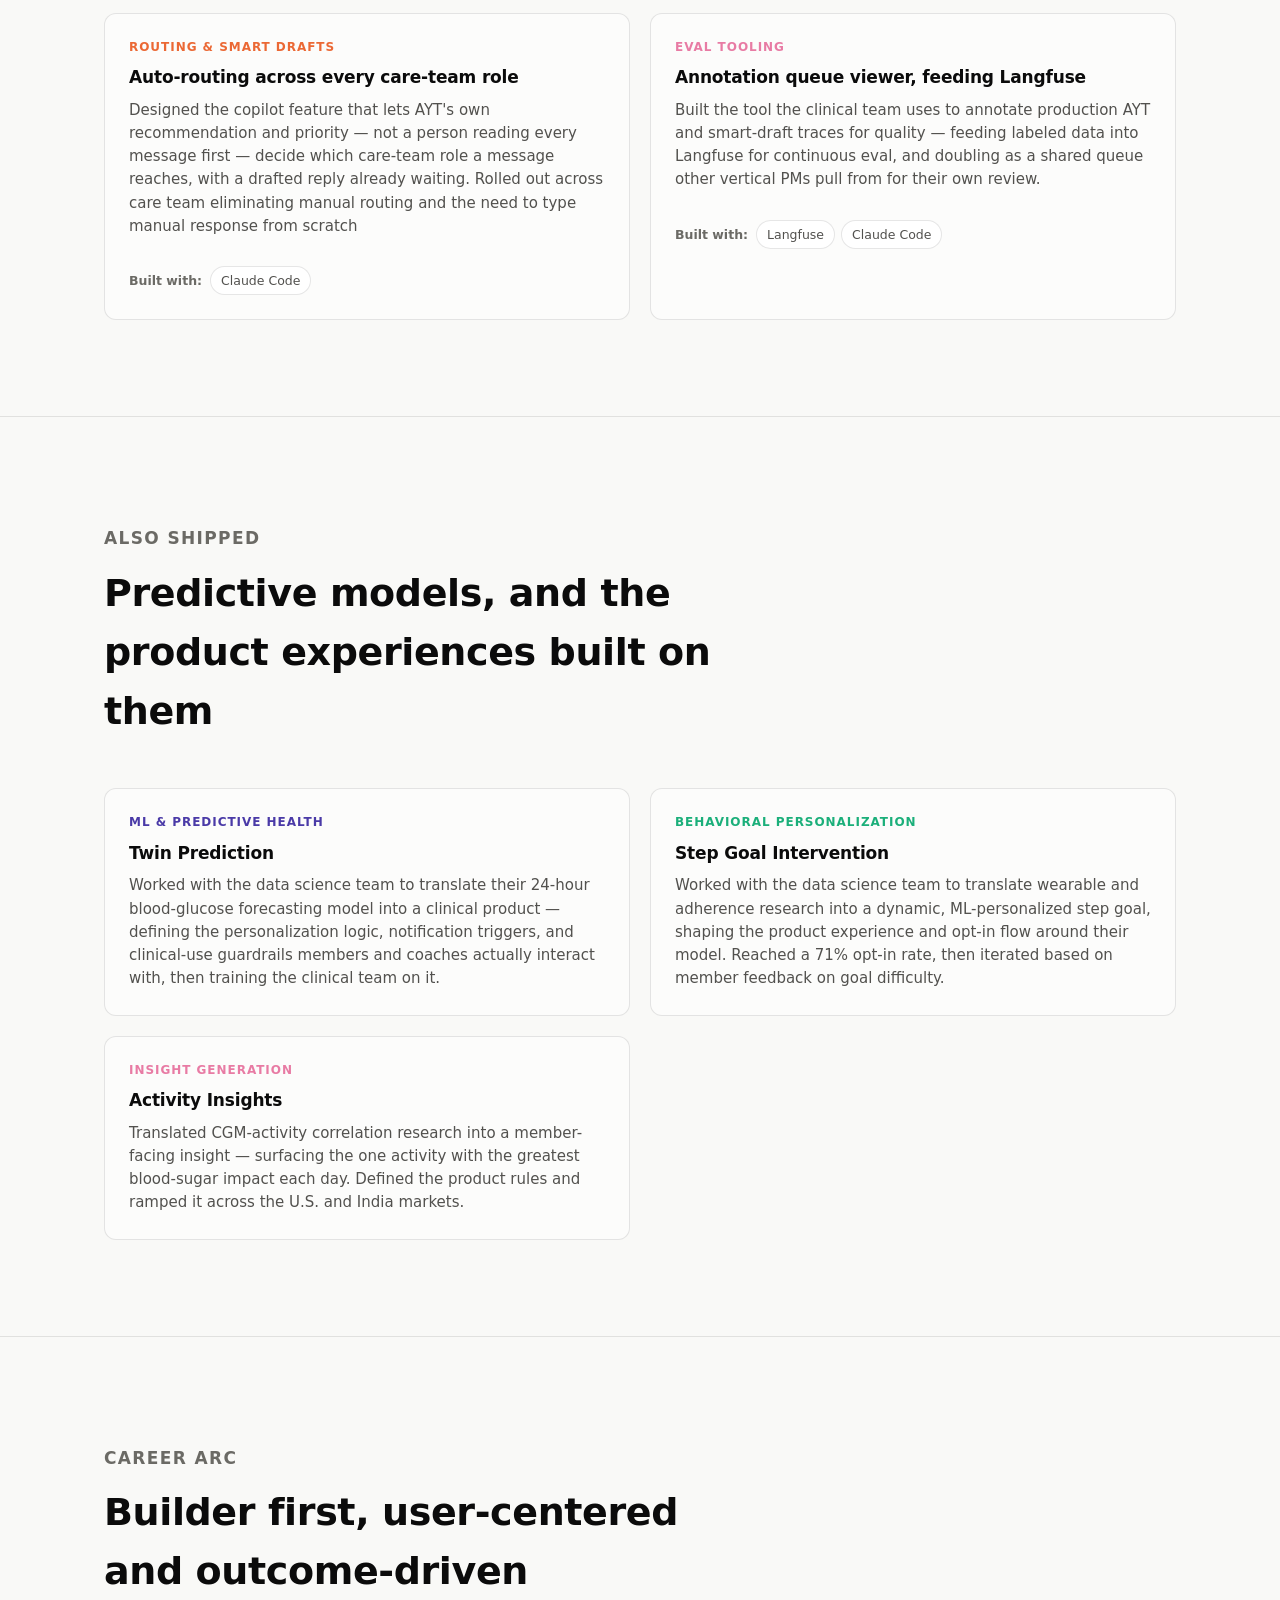
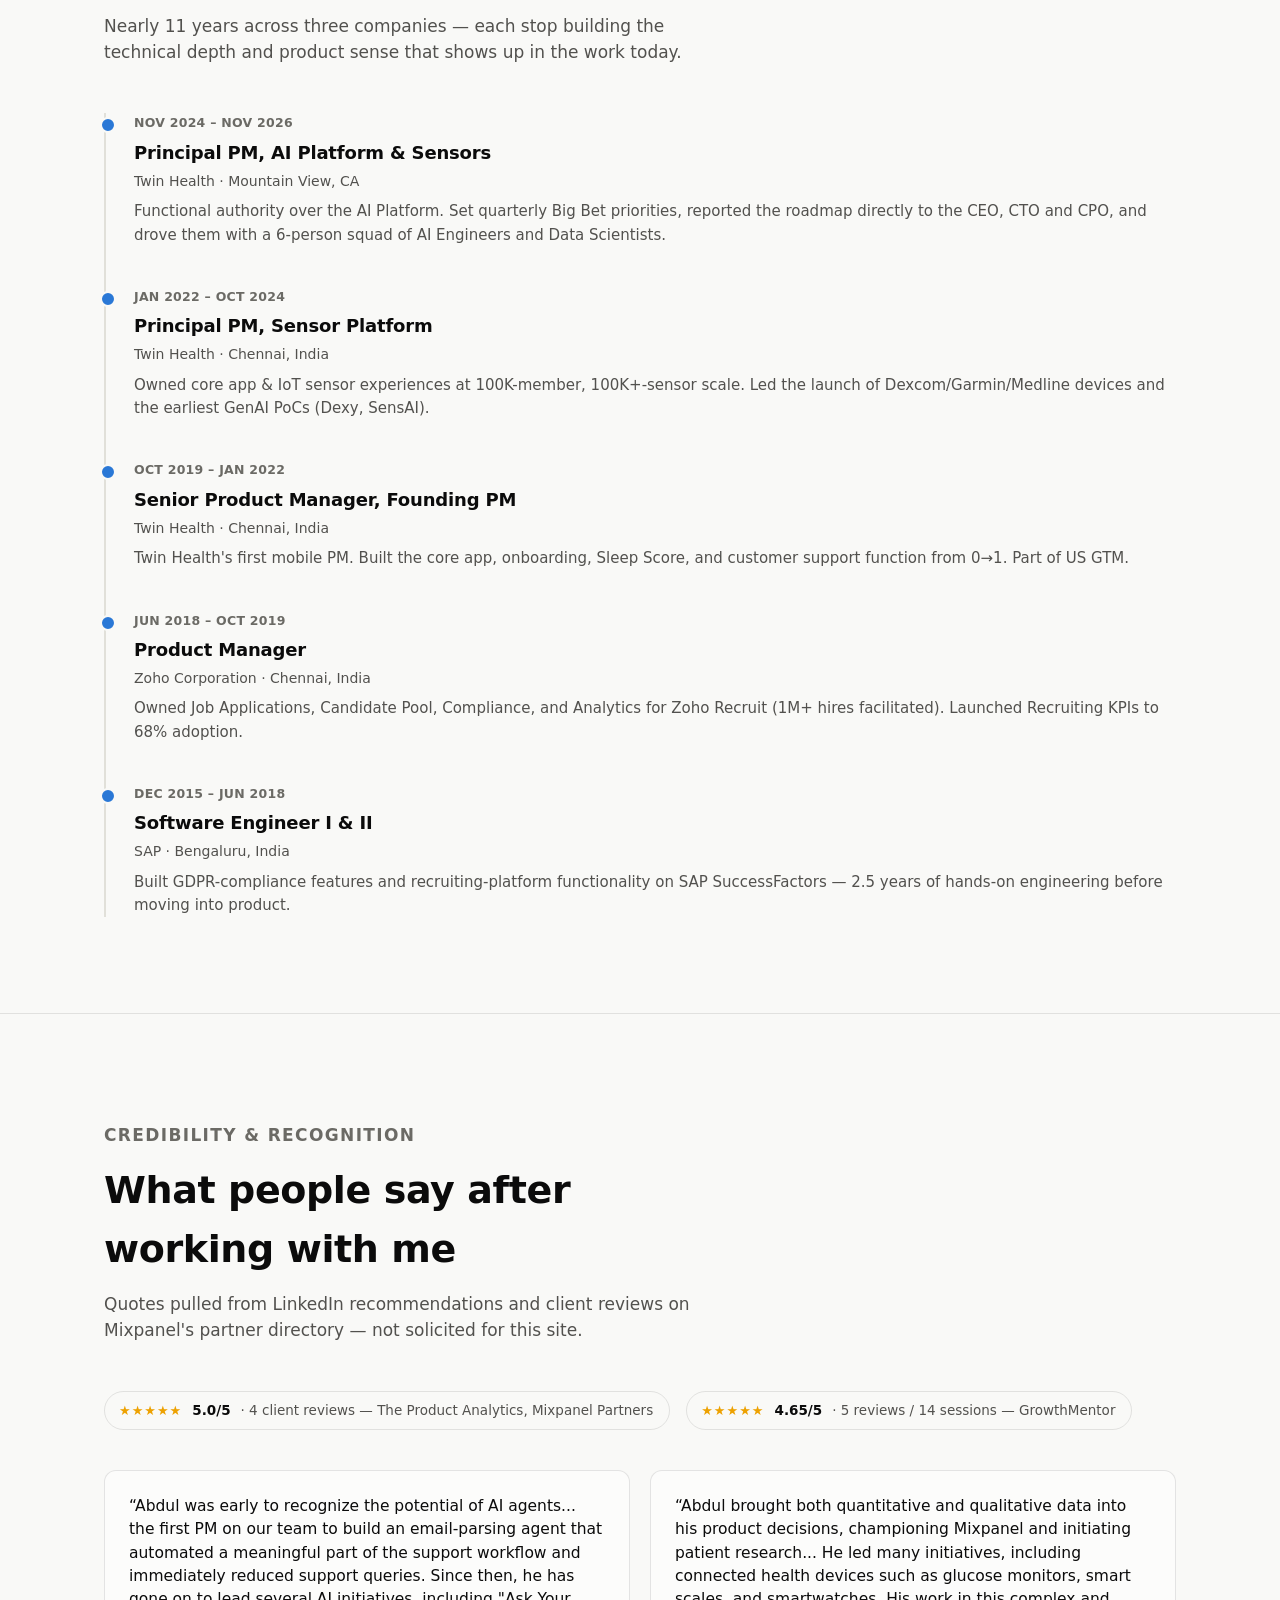
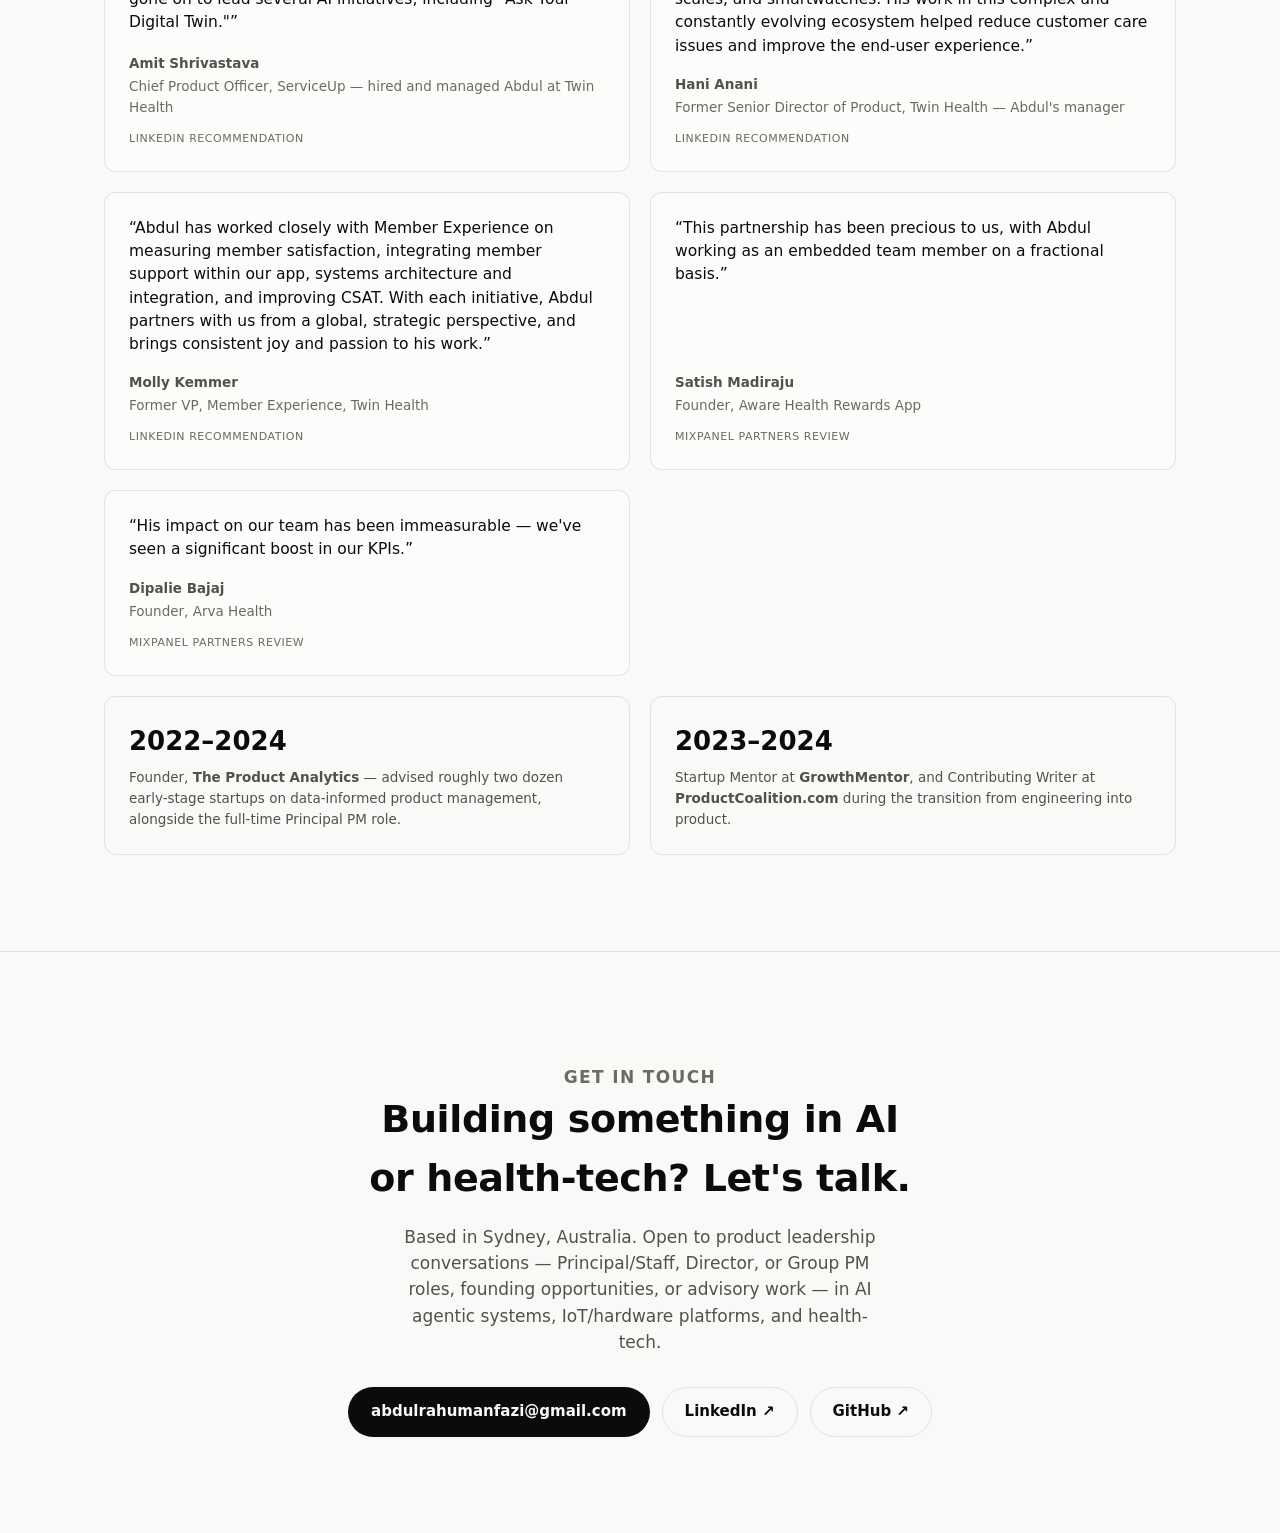
==== commit 60cd8d94: "Add a slim, always-on banner pointing Australian dietitians to /shadow/ One line at every width: ful" ====
--- a/index.html
+++ b/index.html
@@ -19,8 +19,31 @@
 <meta name="twitter:image" content="https://abdulrahuman.com/assets/og-image.png">
 <link rel="icon" href="data:image/svg+xml,%3Csvg%20xmlns%3D%27http%3A//www.w3.org/2000/svg%27%20viewBox%3D%270%200%2032%2032%27%3E%3Crect%20width%3D%2732%27%20height%3D%2732%27%20rx%3D%277%27%20fill%3D%27%232a78d6%27/%3E%3Ctext%20x%3D%2716%27%20y%3D%2723%27%20font-family%3D%27system-ui%2C-apple-system%2CSegoe%20UI%2Csans-serif%27%20font-size%3D%2717%27%20font-weight%3D%27700%27%20fill%3D%27%23ffffff%27%20text-anchor%3D%27middle%27%3EAR%3C/text%3E%3C/svg%3E">
 <link rel="stylesheet" href="styles.css">
+<style>
+/* Slim, always-on banner pointing Australian dietitians to /shadow/ */
+.dietitian-banner { background: color-mix(in srgb, var(--series-blue) 7%, var(--page-plane)); border-bottom: 1px solid var(--border); }
+.dietitian-banner a { display: block; padding: 8px 0; font-size: 13.5px; line-height: 1.4; color: var(--text-secondary); text-decoration: none; white-space: nowrap; overflow: hidden; text-overflow: ellipsis; }
+.dietitian-banner a:hover .db-more, .dietitian-banner a:focus-visible .db-more { text-decoration: underline; }
+.dietitian-banner a:focus-visible { outline: 2px solid var(--series-blue); outline-offset: -2px; }
+.dietitian-banner strong { color: var(--text-primary); font-weight: 600; }
+.dietitian-banner .db-more { color: var(--series-blue); font-weight: 600; white-space: nowrap; }
+.dietitian-banner .db-short { display: none; }
+@media (max-width: 1000px) { .dietitian-banner .db-long { display: none; } .dietitian-banner .db-short { display: inline; } }
+@media (max-width: 560px) { .dietitian-banner a { font-size: 13px; } .dietitian-banner .db-more-text { display: none; } }
+@media (max-width: 640px) { .dietitian-banner .wrap { padding: 0 16px; } }
+@media (max-width: 350px) { .dietitian-banner a { font-size: 12px; } }
+</style>
 </head>
 <body>
+
+<aside class="dietitian-banner" aria-label="For Australian dietitians">
+  <div class="wrap">
+    <a href="/shadow/?ref=home-banner" data-goatcounter-click="home-banner" data-goatcounter-title="Dietitian banner (homepage)">
+      <span class="db-long"><strong>Are you an Australian dietitian?</strong> I&rsquo;m learning how dietitians work day to day, and I&rsquo;d love to hear from you.</span><span class="db-short"><strong>Australian dietitian?</strong> I&rsquo;d love to hear from you.</span>
+      <span class="db-more"><span class="db-more-text">Find out more&nbsp;</span>&rarr;</span>
+    </a>
+  </div>
+</aside>
 
 <nav class="site-nav">
   <div class="wrap">
@@ -497,9 +520,9 @@
         <h2>Building something in AI or health-tech? Let's talk.</h2>
         <p>Based in Sydney, Australia. Open to product leadership conversations — Principal/Staff, Director, or Group PM roles, founding opportunities, or advisory work — in AI agentic systems, IoT/hardware platforms, and health-tech.</p>
         <div class="hero-actions">
-          <a href="mailto:abdulrahumanfazi@gmail.com" class="btn btn-primary">abdulrahumanfazi@gmail.com</a>
-          <a href="https://linkedin.com/in/MAbdulRahuman" class="btn btn-secondary" target="_blank" rel="noopener">LinkedIn ↗</a>
-          <a href="https://github.com/AbdulRahumanM" class="btn btn-secondary" target="_blank" rel="noopener">GitHub ↗</a>
+          <a href="mailto:abdulrahumanfazi@gmail.com" class="btn btn-primary" data-goatcounter-click="contact-email" data-goatcounter-title="Email (contact)">abdulrahumanfazi@gmail.com</a>
+          <a href="https://linkedin.com/in/MAbdulRahuman" class="btn btn-secondary" target="_blank" rel="noopener" data-goatcounter-click="contact-linkedin" data-goatcounter-title="LinkedIn (contact)">LinkedIn ↗</a>
+          <a href="https://github.com/AbdulRahumanM" class="btn btn-secondary" target="_blank" rel="noopener" data-goatcounter-click="contact-github" data-goatcounter-title="GitHub (contact)">GitHub ↗</a>
         </div>
       </div>
     </div>
@@ -508,5 +531,7 @@
 </main>
 
 <script src="script.js"></script>
+<script data-goatcounter="https://abdulrahuman.goatcounter.com/count"
+        async src="https://gc.zgo.at/count.js"></script>
 </body>
 </html>
